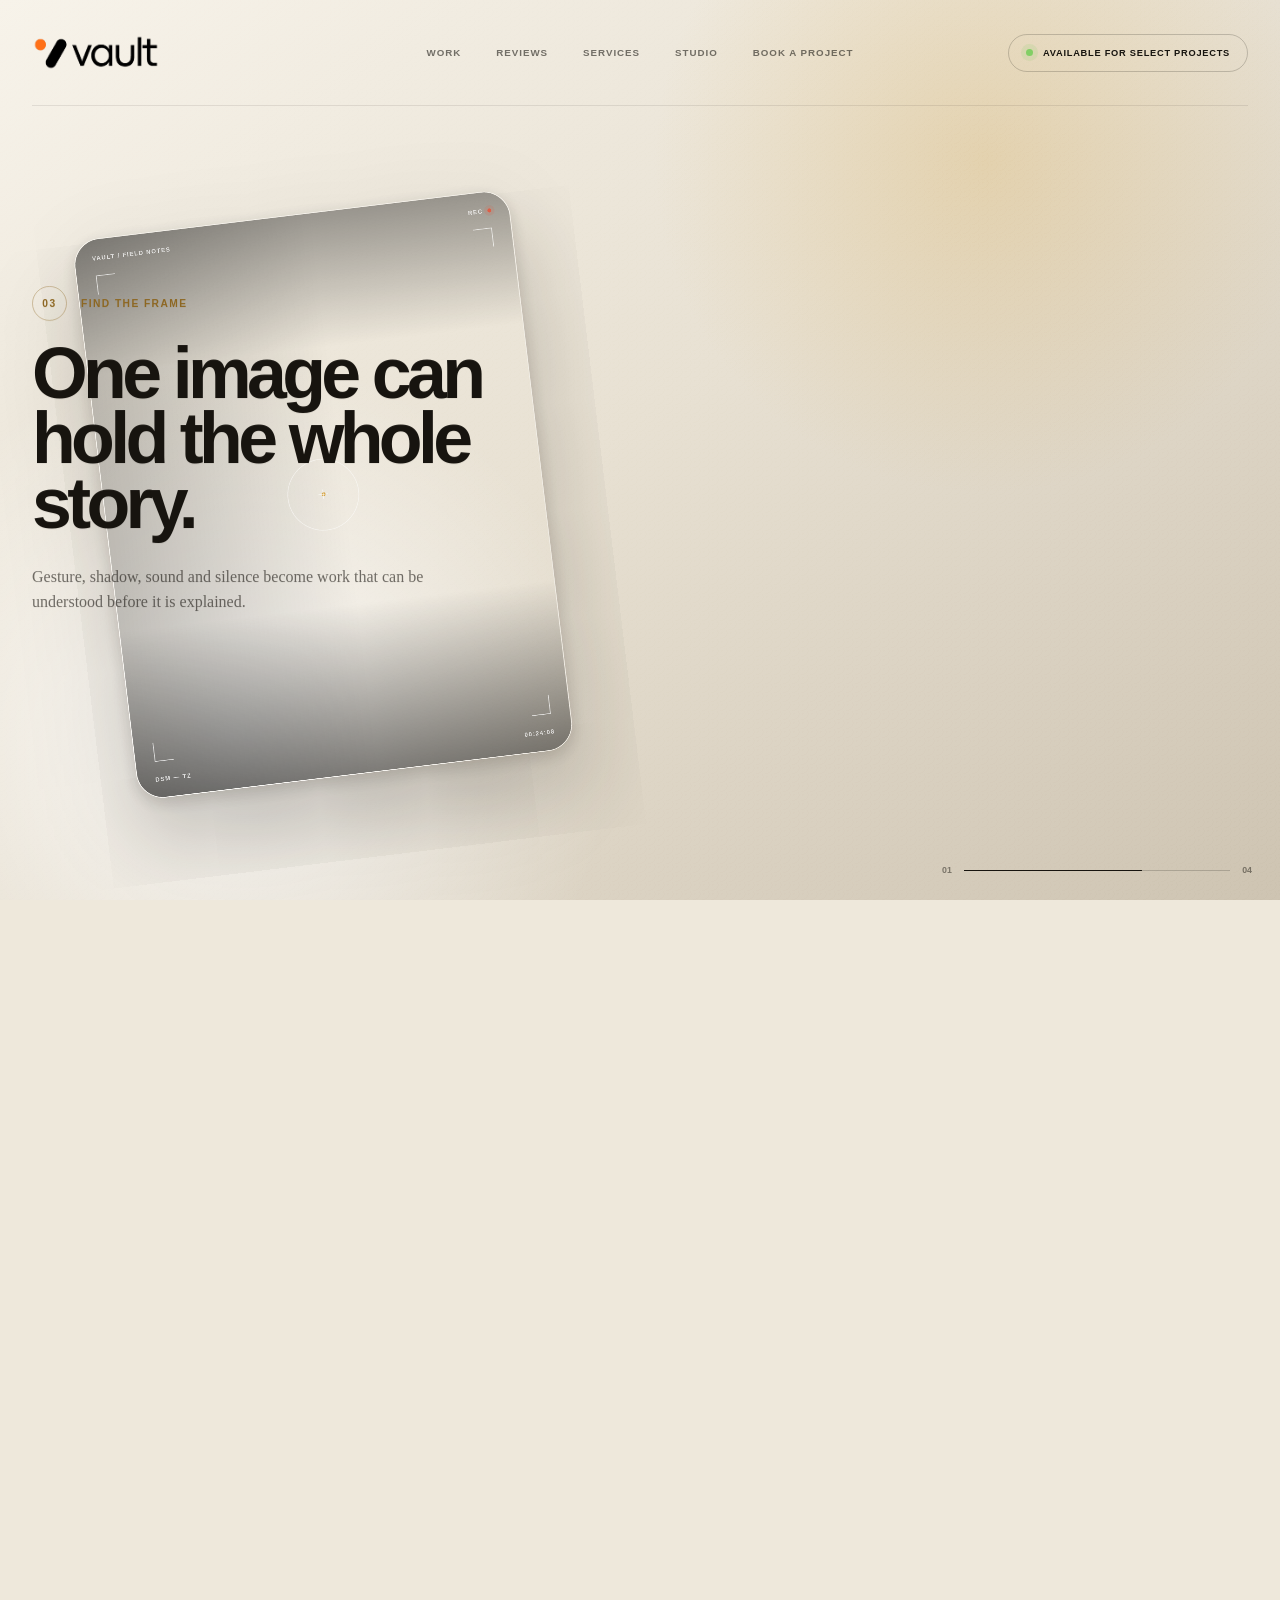
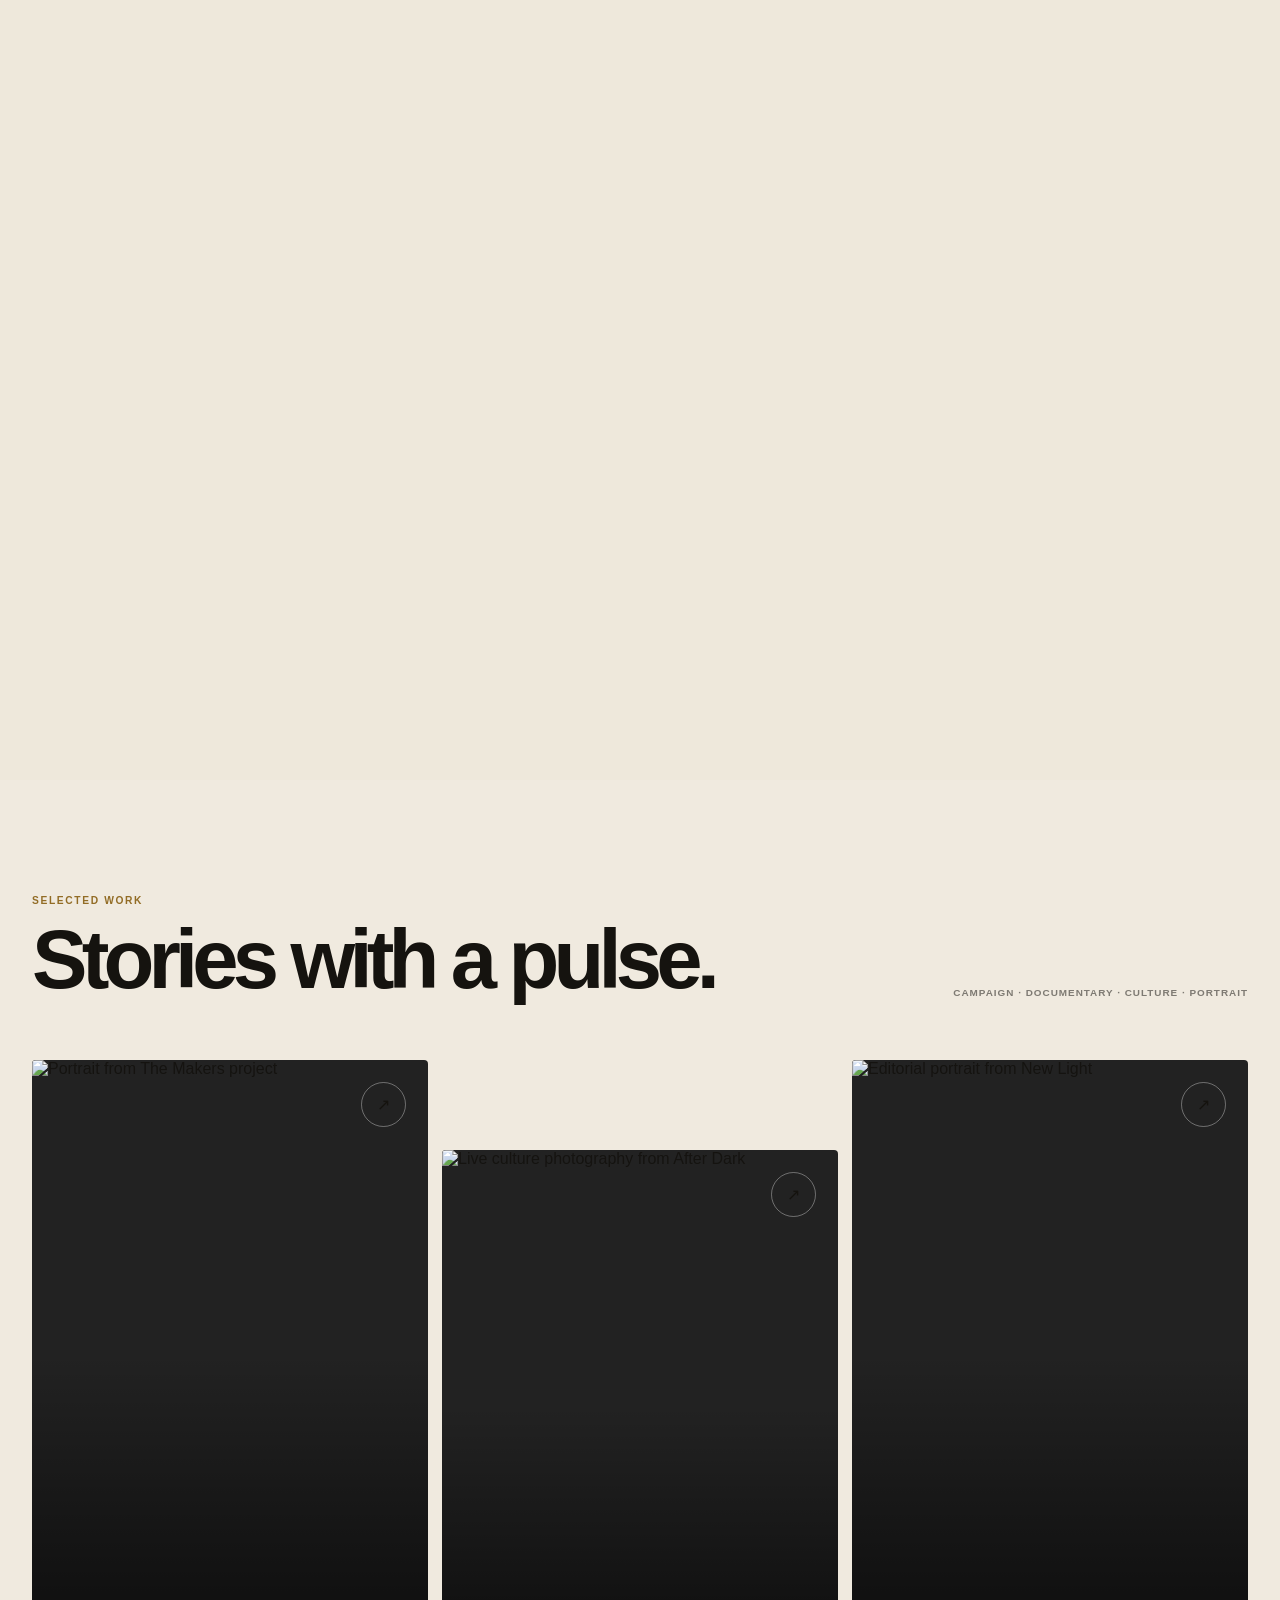
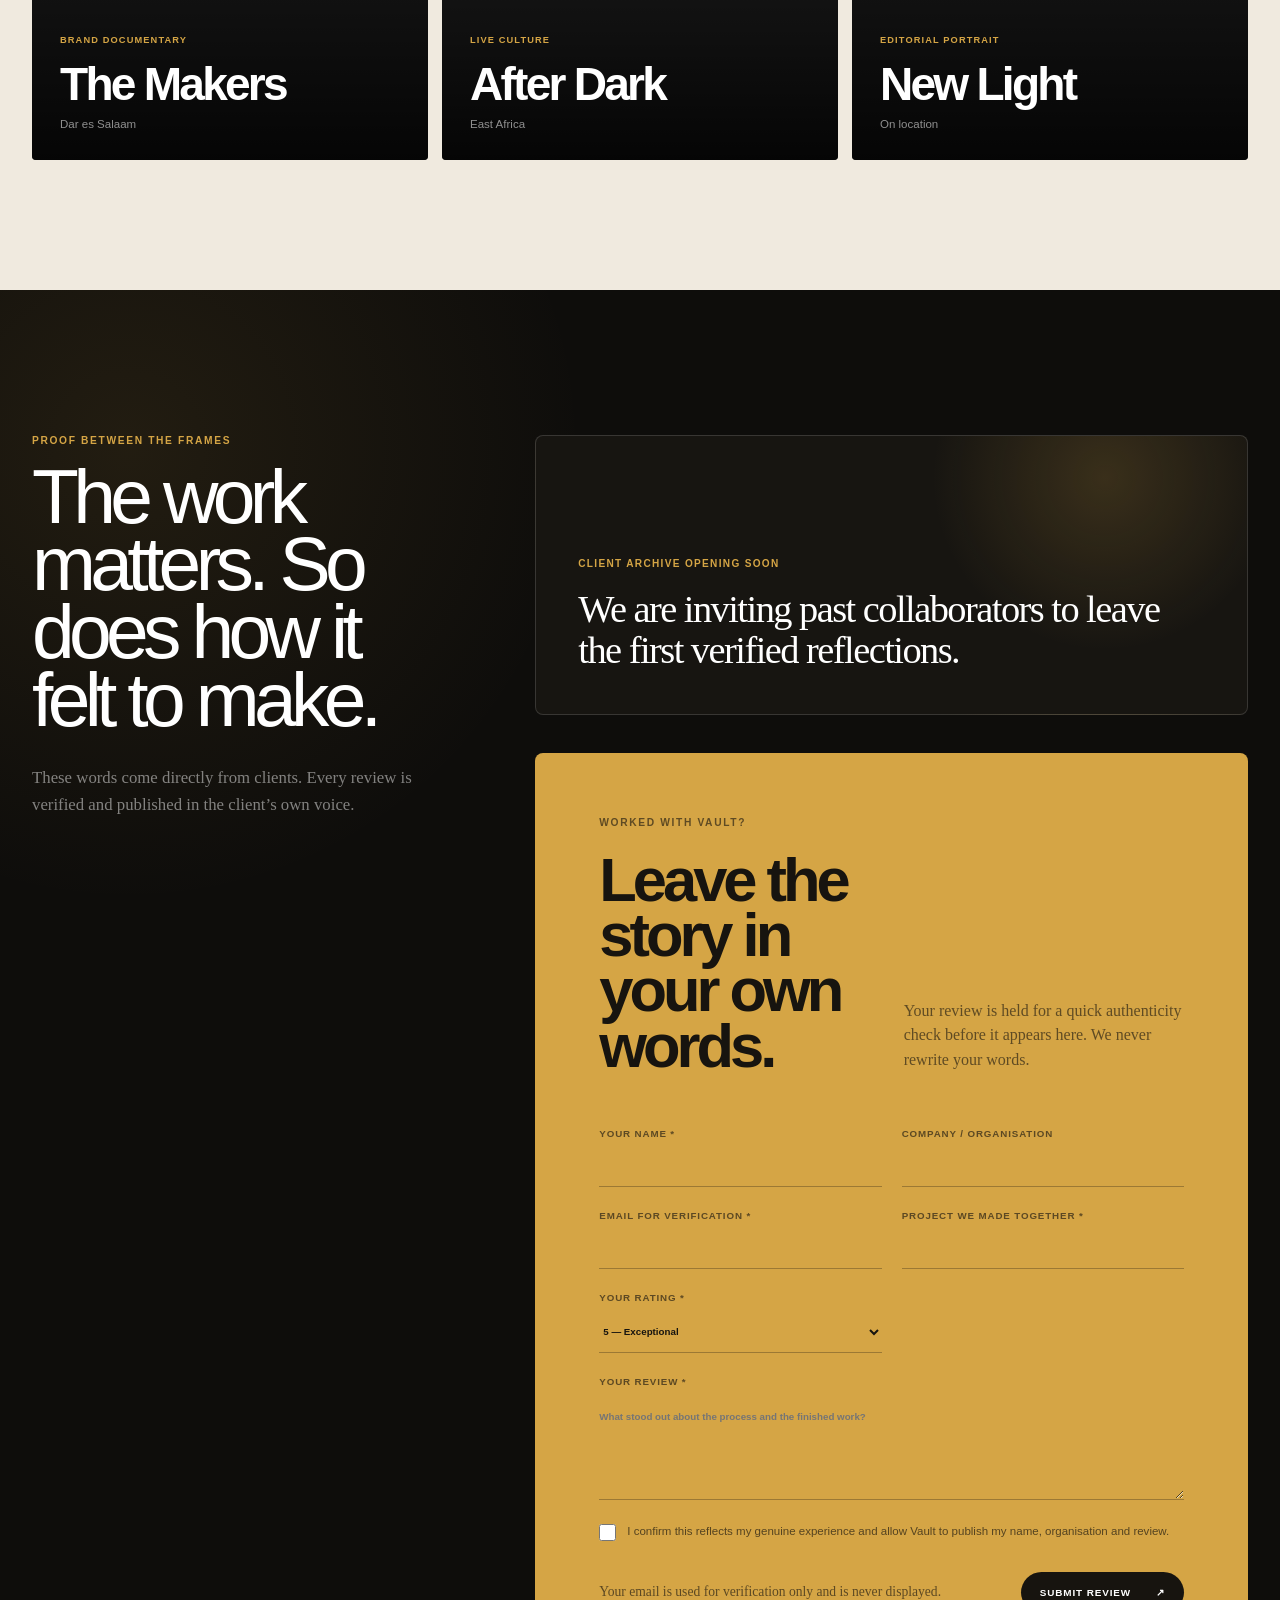
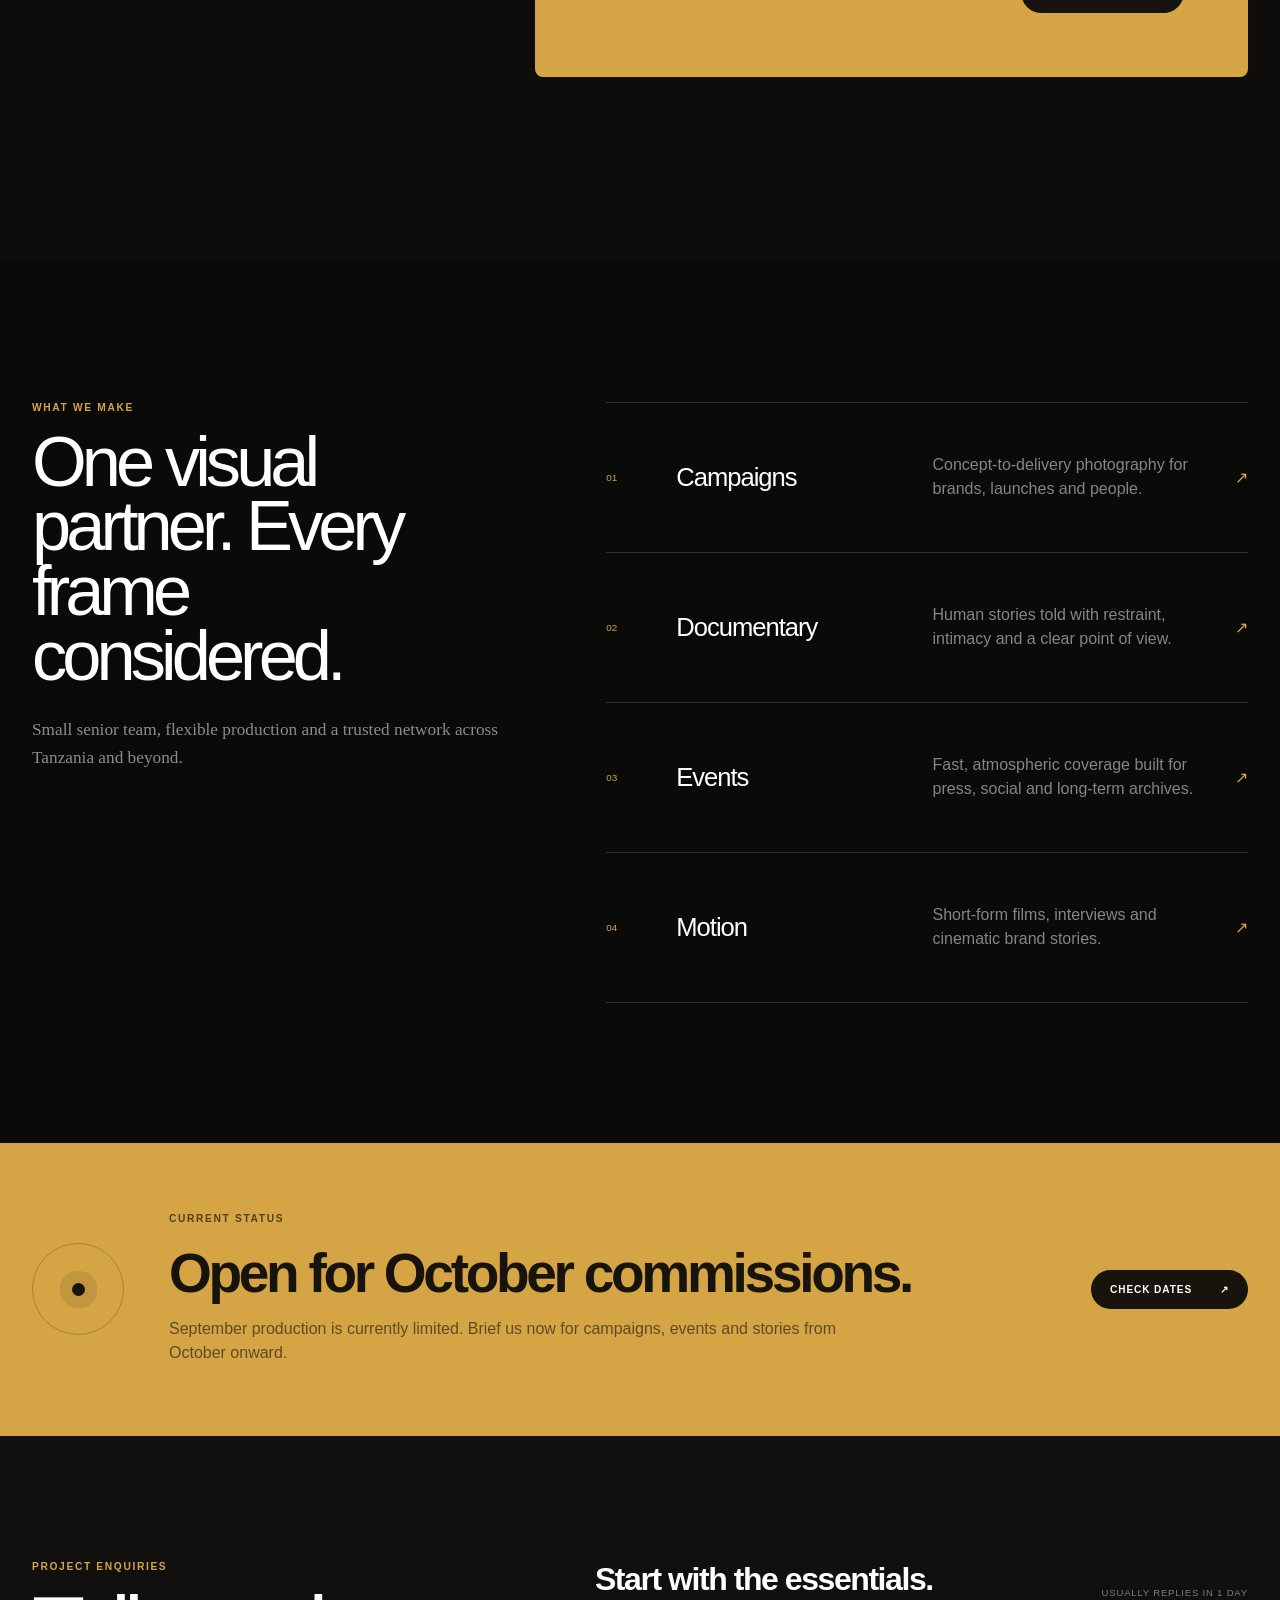
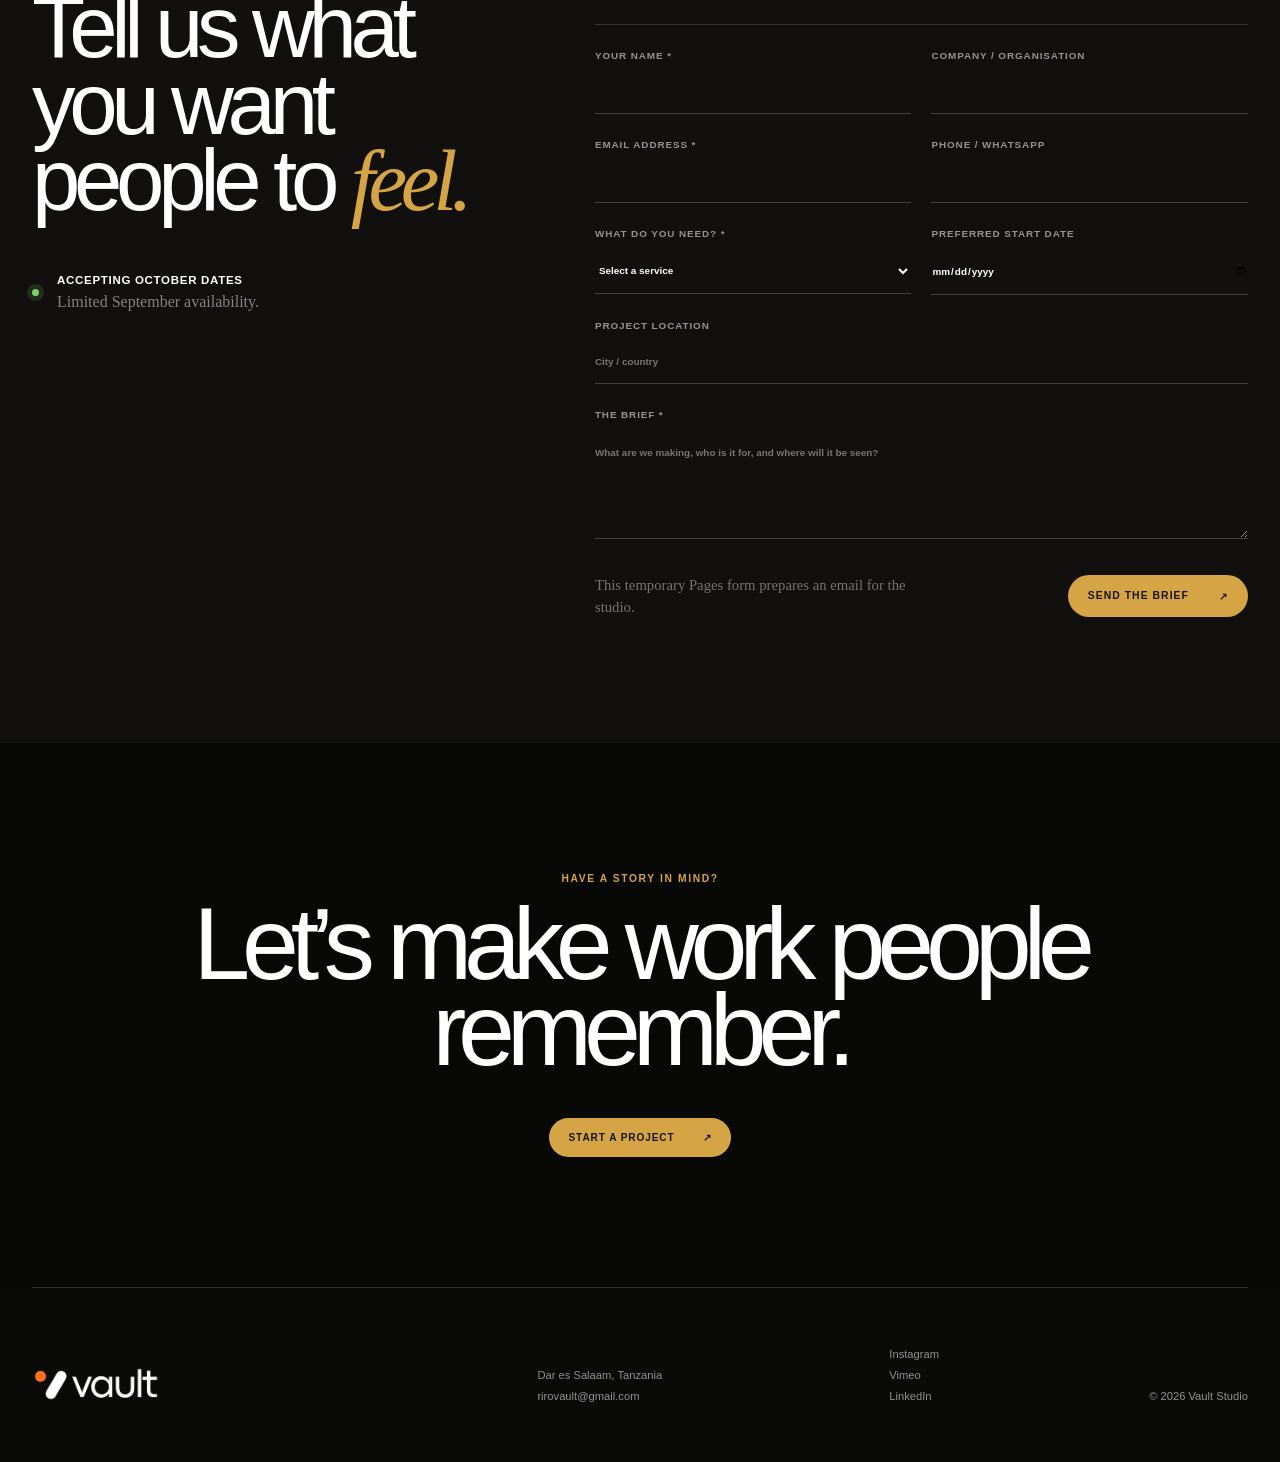
==== vault/index.html @ 1b2e7161 "Update Vault contact email" ====
<!doctype html>
<html lang="en">
  <head>
    <meta charset="utf-8" />
    <meta name="viewport" content="width=device-width, initial-scale=1" />
    <meta name="theme-color" content="#eee8db" />
    <title>Vault — Photography & Film Studio</title>
    <meta
      name="description"
      content="Vault is an independent photography and film studio in Dar es Salaam, creating campaigns, documentaries, portraits and motion."
    />
    <meta property="og:title" content="Vault — Photography & Film Studio" />
    <meta property="og:description" content="Stories should move you." />
    <meta property="og:image" content="https://b13219.github.io/vault/vault-og.jpg" />
    <meta property="og:image:width" content="1776" />
    <meta property="og:image:height" content="887" />
    <meta property="og:image:alt" content="Vault — We Build Memory." />
    <meta property="og:url" content="https://b13219.github.io/vault/" />
    <meta name="twitter:card" content="summary_large_image" />
    <meta name="twitter:image" content="https://b13219.github.io/vault/vault-og.jpg" />
    <link rel="icon" href="./vault-mark.png" />
    <link rel="preconnect" href="https://images.unsplash.com" />
    <link rel="stylesheet" href="./styles.css?v=20260730-logo" />
    <script src="./script.js" defer></script>
  </head>
  <body>
    <main>
      <section class="motion-story" id="top">
        <div class="motion-sticky">
          <div class="motion-wash" aria-hidden="true"></div>

          <header class="nav shell">
            <a class="brand" href="#top" aria-label="Vault home">
              <img class="brand-logo" src="./vault-logo-dark.png" alt="Vault" />
            </a>
            <nav aria-label="Main navigation">
              <a href="#work">Work</a>
              <a href="#reviews">Reviews</a>
              <a href="#services">Services</a>
              <a href="#process">Studio</a>
              <a href="#book">Book a project</a>
            </nav>
            <a class="availability" href="#book">
              <i></i>
              Available for select projects
            </a>
          </header>

          <div class="motion-intro shell">
            <p class="eyebrow dark">Photography & film · Dar es Salaam</p>
            <h1>Stories should<br /><em>move you.</em></h1>
            <p class="motion-intro-note">
              Scroll slowly. We’ll take it from here.
              <span>↓</span>
            </p>
          </div>

          <div
            class="motion-object"
            role="img"
            aria-label="A cinematographer filming on set"
          >
            <div class="motion-image"></div>
            <div class="motion-object-shade"></div>
            <div class="motion-object-top">
              <span>VAULT / FIELD NOTES</span>
              <span>REC <i></i></span>
            </div>
            <span class="view-corner corner-one"></span>
            <span class="view-corner corner-two"></span>
            <span class="view-corner corner-three"></span>
            <span class="view-corner corner-four"></span>
            <div class="focus-ring"><i></i></div>
            <div class="motion-object-bottom">
              <span>DSM — TZ</span>
              <span>00:24:08</span>
            </div>
          </div>

          <div class="motion-scenes shell" id="process">
            <article class="motion-scene motion-scene-1">
              <p><span>01</span>Listen first</p>
              <h2>The story starts before the camera arrives.</h2>
              <div>
                We find the people, tension and truth inside the brief—then
                build the visual direction around what matters.
              </div>
            </article>
            <article class="motion-scene motion-scene-2">
              <p><span>02</span>Step inside</p>
              <h2>Close enough to feel it.</h2>
              <div>
                Small crews, shaped light and a documentary instinct leave room
                for the unscripted moment to happen.
              </div>
            </article>
            <article class="motion-scene motion-scene-3">
              <p><span>03</span>Find the frame</p>
              <h2>One image can hold the whole story.</h2>
              <div>
                Gesture, shadow, sound and silence become work that can be
                understood before it is explained.
              </div>
            </article>
          </div>

          <div class="motion-final shell">
            <p class="eyebrow">The result</p>
            <h2>Work that stays with you.</h2>
            <a href="#work">Enter the archive <span>↘</span></a>
          </div>

          <div class="motion-progress" aria-hidden="true">
            <span>01</span>
            <i><b></b></i>
            <span>04</span>
          </div>
        </div>
      </section>

      <section class="work-section" id="work">
        <div class="section-head shell">
          <div>
            <p class="eyebrow dark">Selected work</p>
            <h2>Stories with a pulse.</h2>
          </div>
          <p>Campaign · Documentary · Culture · Portrait</p>
        </div>
        <div class="work-rail">
          <article class="work-card">
            <img src="https://images.unsplash.com/photo-1658046413536-6e5933dfd939?auto=format&fit=crop&q=85&w=1400" alt="Portrait from The Makers project" />
            <div class="work-overlay"></div>
            <div class="work-meta">
              <span>Brand documentary</span>
              <h3>The Makers</h3>
              <p>Dar es Salaam</p>
            </div>
            <span class="work-arrow">↗</span>
          </article>
          <article class="work-card">
            <img src="https://images.unsplash.com/photo-1527259693341-cbc6f91e4d6e?auto=format&fit=crop&q=85&w=1400" alt="Live culture photography from After Dark" loading="lazy" />
            <div class="work-overlay"></div>
            <div class="work-meta">
              <span>Live culture</span>
              <h3>After Dark</h3>
              <p>East Africa</p>
            </div>
            <span class="work-arrow">↗</span>
          </article>
          <article class="work-card">
            <img src="https://images.unsplash.com/photo-1529139574466-a303027c1d8b?auto=format&fit=crop&q=85&w=1400" alt="Editorial portrait from New Light" loading="lazy" />
            <div class="work-overlay"></div>
            <div class="work-meta">
              <span>Editorial portrait</span>
              <h3>New Light</h3>
              <p>On location</p>
            </div>
            <span class="work-arrow">↗</span>
          </article>
        </div>
      </section>

      <section class="review-stories" id="reviews">
        <div class="review-layout shell">
          <div class="review-lead">
            <p class="eyebrow">Proof between the frames</p>
            <h2>The work matters. So does how it felt to make.</h2>
            <p>
              These words come directly from clients. Every review is verified
              and published in the client’s own voice.
            </p>
          </div>

          <div class="review-stack" id="review-stack" aria-live="polite">
            <div class="review-empty" id="review-empty">
              <span>Client archive opening soon</span>
              <p>We are inviting past collaborators to leave the first verified reflections.</p>
            </div>

            <div class="review-invite">
              <div class="review-invite-head">
                <p class="eyebrow">Worked with Vault?</p>
                <h3>Leave the story in your own words.</h3>
                <p>
                  Your review is held for a quick authenticity check before it
                  appears here. We never rewrite your words.
                </p>
              </div>
              <form class="review-form" id="review-form">
                <label>Your name *<input name="name" autocomplete="name" required maxlength="120" /></label>
                <label>Company / organisation<input name="company" autocomplete="organization" maxlength="160" /></label>
                <label>Email for verification *<input name="email" type="email" autocomplete="email" required maxlength="200" /></label>
                <label>Project we made together *<input name="project" required maxlength="160" /></label>
                <label>
                  Your rating *
                  <select name="rating" required>
                    <option value="5">5 — Exceptional</option>
                    <option value="4">4 — Very good</option>
                    <option value="3">3 — Good</option>
                    <option value="2">2 — Fair</option>
                    <option value="1">1 — Needs improvement</option>
                  </select>
                </label>
                <label class="review-full">
                  Your review *
                  <textarea name="review" rows="5" required minlength="30" maxlength="1600" placeholder="What stood out about the process and the finished work?"></textarea>
                </label>
                <label class="review-honeypot" aria-hidden="true">Website<input name="website" tabindex="-1" autocomplete="off" /></label>
                <label class="review-consent review-full">
                  <input name="consent" type="checkbox" required />
                  <span>I confirm this reflects my genuine experience and allow Vault to publish my name, organisation and review.</span>
                </label>
                <div class="review-action review-full">
                  <p id="review-message">Your email is used for verification only and is never displayed.</p>
                  <button type="submit">Submit review <span>↗</span></button>
                </div>
              </form>
            </div>
          </div>
        </div>
      </section>

      <section class="services shell" id="services">
        <div class="services-lead">
          <p class="eyebrow">What we make</p>
          <h2>One visual partner. Every frame considered.</h2>
          <p>
            Small senior team, flexible production and a trusted network
            across Tanzania and beyond.
          </p>
        </div>
        <div class="service-list">
          <article><span>01</span><h3>Campaigns</h3><p>Concept-to-delivery photography for brands, launches and people.</p><b>↗</b></article>
          <article><span>02</span><h3>Documentary</h3><p>Human stories told with restraint, intimacy and a clear point of view.</p><b>↗</b></article>
          <article><span>03</span><h3>Events</h3><p>Fast, atmospheric coverage built for press, social and long-term archives.</p><b>↗</b></article>
          <article><span>04</span><h3>Motion</h3><p>Short-form films, interviews and cinematic brand stories.</p><b>↗</b></article>
        </div>
      </section>

      <section class="availability-band">
        <div class="shell">
          <div class="status-orb"><i></i></div>
          <div>
            <p class="eyebrow">Current status</p>
            <h2>Open for October commissions.</h2>
            <p>
              September production is currently limited. Brief us now for
              campaigns, events and stories from October onward.
            </p>
          </div>
          <a class="light-button" href="#book">Check dates <span>↗</span></a>
        </div>
      </section>

      <section class="booking" id="book">
        <div class="booking-grid shell">
          <div class="booking-intro">
            <p class="eyebrow">Project enquiries</p>
            <h2>Tell us what you want people to <em>feel.</em></h2>
            <div class="booking-status">
              <i></i>
              <div>
                <strong>Accepting October dates</strong>
                <span>Limited September availability.</span>
              </div>
            </div>
          </div>
          <form class="booking-form" id="booking-form">
            <div class="form-heading">
              <h3>Start with the essentials.</h3>
              <span>Usually replies in 1 day</span>
            </div>
            <label>
              Your name *
              <input name="name" autocomplete="name" required />
            </label>
            <label>
              Company / organisation
              <input name="company" autocomplete="organization" />
            </label>
            <label>
              Email address *
              <input name="email" type="email" autocomplete="email" required />
            </label>
            <label>
              Phone / WhatsApp
              <input name="phone" autocomplete="tel" />
            </label>
            <label>
              What do you need? *
              <select name="service" required>
                <option value="" selected disabled>Select a service</option>
                <option>Brand campaign</option>
                <option>Documentary / editorial</option>
                <option>Event coverage</option>
                <option>Portrait session</option>
                <option>Film / motion</option>
                <option>Something else</option>
              </select>
            </label>
            <label>
              Preferred start date
              <input name="date" type="date" />
            </label>
            <label class="full">
              Project location
              <input name="location" placeholder="City / country" />
            </label>
            <label class="full">
              The brief *
              <textarea name="brief" rows="5" required placeholder="What are we making, who is it for, and where will it be seen?"></textarea>
            </label>
            <div class="form-action full">
              <p id="form-message">This temporary Pages form prepares an email for the studio.</p>
              <button type="submit">Send the brief <span>↗</span></button>
            </div>
          </form>
        </div>
      </section>

      <section class="closing">
        <div class="shell">
          <p class="eyebrow">Have a story in mind?</p>
          <h2>Let’s make work people remember.</h2>
          <a href="#book">Start a project <span>↗</span></a>
        </div>
      </section>

      <footer class="footer shell">
        <a class="brand" href="#top">
          <img class="brand-logo" src="./vault-logo-light.png" alt="Vault" />
        </a>
        <div>
          <p>Dar es Salaam, Tanzania</p>
          <a href="mailto:rirovault@gmail.com">rirovault@gmail.com</a>
        </div>
        <div>
          <a href="#">Instagram</a>
          <a href="#">Vimeo</a>
          <a href="#">LinkedIn</a>
        </div>
        <p>© 2026 Vault Studio</p>
      </footer>
    </main>
  </body>
</html>
---- vault/styles.css ----
:root {
  --ink: #0a0a09;
  --paper: #eee8db;
  --gold: #d5a545;
  --line: rgba(255,255,255,.14);
}

* { box-sizing: border-box; }
html { scroll-behavior: smooth; }
body {
  margin: 0;
  color: #fff;
  background: var(--ink);
  font-family: Inter, "Segoe UI", Arial, sans-serif;
  -webkit-font-smoothing: antialiased;
}
a { color: inherit; text-decoration: none; }
button, input, select, textarea { font: inherit; }
.shell { width: min(1380px, calc(100% - 64px)); margin-inline: auto; }
.eyebrow {
  margin: 0 0 17px;
  color: var(--gold);
  font-size: .64rem;
  font-weight: 800;
  letter-spacing: .16em;
  text-transform: uppercase;
}
.eyebrow.dark { color: #926c25; }

.nav {
  position: absolute;
  top: 0;
  right: 0;
  left: 0;
  z-index: 20;
  display: grid;
  min-height: 106px;
  grid-template-columns: 1fr auto 1fr;
  align-items: center;
  border-bottom: 1px solid rgba(23,20,15,.09);
  color: #17140f;
}
.brand { display: inline-flex; width: max-content; align-items: center; }
.brand-logo { display: block; width: clamp(118px, 10vw, 146px); height: auto; }
.nav nav { display: flex; gap: 35px; color: rgba(23,20,15,.58); font-size: .61rem; font-weight: 800; letter-spacing: .1em; text-transform: uppercase; }
.nav nav a { transition: color 180ms ease; }
.nav nav a:hover { color: #17140f; }
.availability {
  display: inline-flex;
  align-items: center;
  justify-self: end;
  gap: 10px;
  padding: 13px 17px;
  border: 1px solid rgba(23,20,15,.2);
  border-radius: 999px;
  font-size: .58rem;
  font-weight: 750;
  letter-spacing: .08em;
  text-transform: uppercase;
}
.availability i, .booking-status i {
  width: 7px; height: 7px; border-radius: 50%; background: #82cf65;
  box-shadow: 0 0 0 5px rgba(130,207,101,.15);
  animation: pulse 1.8s ease-in-out infinite;
}
@keyframes pulse { 50% { box-shadow: 0 0 0 9px rgba(130,207,101,0); } }

.motion-story { position: relative; height: 620vh; color: #17140f; background: var(--paper); }
.motion-sticky { position: sticky; top: 0; height: 100svh; overflow: hidden; isolation: isolate; }
.motion-wash {
  position: absolute; inset: 0; z-index: -2;
  background:
    radial-gradient(circle at 77% 18%, rgba(213,165,69,.26), transparent 27%),
    radial-gradient(circle at 18% 82%, rgba(255,255,255,.8), transparent 30%),
    linear-gradient(145deg, #f7f3ea, #e8e1d3 48%, #cec4b2);
}
.motion-wash::after {
  position: absolute; inset: 0; opacity: .24;
  background-image: repeating-radial-gradient(circle at 18% 30%, rgba(34,29,20,.23) 0 1px, transparent 1px 5px);
  background-size: 9px 9px; mix-blend-mode: soft-light; content: "";
}
.motion-intro {
  position: absolute; top: 50%; right: 0; left: 0; z-index: 3;
  transform: translateY(-50%); will-change: transform, opacity;
}
.motion-intro h1 {
  max-width: 1000px; margin: 0; font-size: clamp(4.5rem, 9.4vw, 10.5rem);
  font-weight: 590; letter-spacing: -.078em; line-height: .8;
}
.motion-intro h1 em { color: var(--gold); font-family: Georgia, serif; font-weight: 400; }
.motion-intro-note {
  display: flex; width: min(365px, 34vw); align-items: center; justify-content: space-between;
  margin: 45px 0 0; color: rgba(23,20,15,.58); font-size: .72rem;
  font-weight: 700; letter-spacing: .1em; text-transform: uppercase;
}
.motion-intro-note span {
  display: grid; width: 44px; height: 44px; place-items: center;
  border: 1px solid rgba(23,20,15,.25); border-radius: 50%; font-size: 1rem;
}
.motion-object {
  --x: 30vw; --y: 64vh; --scale: .52; --rotate: -13deg; --radius: 44px;
  position: absolute; top: 50%; left: 50%; z-index: 5;
  width: min(43vw, 650px); aspect-ratio: .78; overflow: hidden;
  border: 1px solid rgba(255,255,255,.42); border-radius: var(--radius);
  box-shadow: 0 50px 120px rgba(29,23,14,.3), 0 6px 20px rgba(29,23,14,.16);
  transform: translate3d(calc(-50% + var(--x)), calc(-50% + var(--y)), 0) rotate(var(--rotate)) scale(var(--scale));
  transform-origin: center; will-change: transform, border-radius;
}
.motion-image, .motion-object-shade { position: absolute; inset: 0; }
.motion-image {
  background: url("https://images.unsplash.com/photo-1485846234645-a62644f84728?auto=format&fit=crop&q=92&w=2000") 61% center / cover;
  filter: saturate(.72) contrast(1.03); transform: scale(1.025);
}
.motion-object-shade { background: linear-gradient(180deg, rgba(0,0,0,.36), transparent 24% 70%, rgba(0,0,0,.48)), linear-gradient(90deg, rgba(0,0,0,.22), transparent 55%); }
.motion-object-top, .motion-object-bottom {
  position: absolute; right: 22px; left: 22px; z-index: 2; display: flex;
  justify-content: space-between; color: rgba(255,255,255,.76);
  font-size: .46rem; font-weight: 750; letter-spacing: .15em;
}
.motion-object-top { top: 19px; }
.motion-object-bottom { bottom: 18px; }
.motion-object-top span:last-child { display: flex; align-items: center; gap: 6px; }
.motion-object-top i { width: 5px; height: 5px; border-radius: 50%; background: #df5d45; box-shadow: 0 0 0 4px rgba(223,93,69,.15); }
.view-corner { position: absolute; z-index: 2; width: 24px; height: 24px; border-color: rgba(255,255,255,.72); border-style: solid; }
.corner-one { top: 45px; left: 24px; border-width: 1px 0 0 1px; }
.corner-two { top: 45px; right: 24px; border-width: 1px 1px 0 0; }
.corner-three { right: 24px; bottom: 45px; border-width: 0 1px 1px 0; }
.corner-four { bottom: 45px; left: 24px; border-width: 0 0 1px 1px; }
.focus-ring {
  position: absolute; top: 50%; left: 50%; z-index: 2; display: grid;
  width: 90px; aspect-ratio: 1; place-items: center;
  border: 1px solid rgba(255,255,255,.46); border-radius: 50%; transform: translate(-50%, -50%);
}
.focus-ring::before, .focus-ring::after { position: absolute; width: 12px; height: 1px; background: rgba(255,255,255,.6); content: ""; }
.focus-ring::after { transform: rotate(90deg); }
.focus-ring i { width: 5px; height: 5px; border-radius: 50%; background: var(--gold); }
.motion-scenes { position: absolute; inset: 0; z-index: 8; pointer-events: none; }
.motion-scene {
  position: absolute; top: 50%; width: min(500px, 40vw);
  opacity: 0; color: #17140f; transform: translateY(calc(-50% + 42px));
  will-change: transform, opacity;
}
.motion-scene-1, .motion-scene-3 { left: 0; }
.motion-scene-2 { right: 0; text-align: right; }
.motion-scene > p { display: flex; align-items: center; gap: 14px; margin: 0 0 20px; color: #8d6722; font-size: .64rem; font-weight: 800; letter-spacing: .14em; text-transform: uppercase; }
.motion-scene-2 > p { justify-content: flex-end; }
.motion-scene > p span { display: grid; width: 35px; height: 35px; place-items: center; border: 1px solid rgba(141,103,34,.36); border-radius: 50%; }
.motion-scene h2 { margin: 0; font-size: clamp(3.2rem, 5.6vw, 6.2rem); font-weight: 560; letter-spacing: -.065em; line-height: .91; }
.motion-scene > div { max-width: 440px; margin-top: 27px; color: rgba(23,20,15,.6); font-family: Georgia, serif; font-size: clamp(1rem, 1.25vw, 1.2rem); line-height: 1.58; }
.motion-scene-2 > div { margin-left: auto; }
.motion-final {
  position: absolute; right: 0; bottom: 9vh; left: 0; z-index: 9;
  opacity: 0; color: #fff; pointer-events: none; text-align: center;
  text-shadow: 0 2px 24px rgba(0,0,0,.48); transform: translateY(35px);
}
.motion-final h2 { margin: 4px 0 22px; font-size: clamp(3.8rem, 7.5vw, 8.2rem); font-weight: 560; letter-spacing: -.07em; line-height: .9; }
.motion-final a { display: inline-flex; align-items: center; gap: 30px; padding: 13px 18px; color: #17140f; background: rgba(255,255,255,.9); border-radius: 999px; font-size: .63rem; font-weight: 800; letter-spacing: .09em; pointer-events: auto; text-transform: uppercase; transition: gap 260ms ease, background 260ms ease; }
.motion-final a:hover { gap: 42px; background: var(--gold); }
.motion-progress {
  position: absolute; right: 28px; bottom: 25px; z-index: 12;
  display: grid; width: min(310px, 30vw); grid-template-columns: auto 1fr auto;
  align-items: center; gap: 12px; color: rgba(23,20,15,.48); font-size: .55rem; font-weight: 700;
}
.motion-progress i { height: 1px; overflow: hidden; background: rgba(23,20,15,.2); }
.motion-progress b { display: block; width: 100%; height: 100%; background: #17140f; transform: scaleX(0); transform-origin: left; }

.work-section { padding: 115px 0 130px; color: #15130f; background: #f0eadf; }
.section-head { display: flex; align-items: end; justify-content: space-between; gap: 40px; margin-bottom: 62px; }
.section-head h2 { margin: 0; font-size: clamp(3.5rem, 6.5vw, 7.3rem); font-weight: 560; letter-spacing: -.07em; line-height: .9; }
.section-head > p { max-width: 330px; margin: 0; color: rgba(21,19,15,.52); font-size: .62rem; font-weight: 750; letter-spacing: .1em; text-align: right; text-transform: uppercase; }
.work-rail { display: grid; width: min(1380px, calc(100% - 64px)); grid-template-columns: repeat(3, 1fr); gap: 14px; margin-inline: auto; }
.work-card { position: relative; min-height: 610px; overflow: hidden; border-radius: 4px; background: #222; }
.work-card:nth-child(2) { margin-top: 90px; }
.work-card img { position: absolute; width: 100%; height: 100%; object-fit: cover; filter: saturate(.75); transition: transform .8s cubic-bezier(.2,.75,.2,1), filter .5s ease; }
.work-card:hover img { transform: scale(1.045); filter: saturate(1); }
.work-overlay { position: absolute; inset: 0; background: linear-gradient(180deg, transparent 42%, rgba(0,0,0,.85)); }
.work-meta { position: absolute; right: 28px; bottom: 30px; left: 28px; color: #fff; }
.work-meta span { color: var(--gold); font-size: .58rem; font-weight: 800; letter-spacing: .12em; text-transform: uppercase; }
.work-meta h3 { margin: 10px 0 7px; font-size: clamp(2.4rem, 3.6vw, 4.2rem); font-weight: 560; letter-spacing: -.06em; }
.work-meta p { margin: 0; color: rgba(255,255,255,.55); font-size: .72rem; }
.work-arrow { position: absolute; top: 22px; right: 22px; display: grid; width: 45px; height: 45px; place-items: center; border: 1px solid rgba(255,255,255,.35); border-radius: 50%; transition: transform 250ms ease, background 250ms ease; }
.work-card:hover .work-arrow { color: #111; background: var(--gold); border-color: var(--gold); transform: rotate(45deg); }

.review-stories {
  padding: 145px 0 95px;
  overflow: clip;
  background: radial-gradient(circle at 10% 10%, rgba(213,165,69,.1), transparent 25%), #0e0d0b;
}
.review-layout { display: grid; grid-template-columns: .72fr 1.28fr; gap: clamp(55px, 8vw, 130px); align-items: start; }
.review-lead { position: sticky; top: 110px; }
.review-lead h2 { max-width: 570px; margin: 0; font-size: clamp(3.7rem, 6vw, 7rem); font-weight: 540; letter-spacing: -.074em; line-height: .88; }
.review-lead > p:last-child { max-width: 390px; margin: 32px 0 0; color: rgba(255,255,255,.48); font-family: Georgia, serif; font-size: 1.05rem; line-height: 1.6; }
.review-stack { padding-bottom: 10vh; }
.review-card {
  position: sticky; height: min(74vh, 740px); min-height: 590px;
  margin-bottom: 38px; overflow: hidden; border: 1px solid rgba(255,255,255,.14);
  border-radius: 8px; background: #1c1a16; box-shadow: 0 35px 90px rgba(0,0,0,.38);
}
.review-card img, .review-shade { position: absolute; inset: 0; width: 100%; height: 100%; }
.review-card img { object-fit: cover; filter: saturate(.58) contrast(1.05); transition: filter 500ms ease, transform 900ms cubic-bezier(.2,.75,.2,1); }
.review-card:hover img { filter: saturate(.82) contrast(1.03); transform: scale(1.025); }
.review-shade { background: linear-gradient(180deg, rgba(0,0,0,.08), rgba(0,0,0,.16) 34%, rgba(0,0,0,.9)), linear-gradient(90deg, rgba(0,0,0,.5), transparent 68%); }
.review-number { position: absolute; top: 28px; left: 30px; display: grid; width: 46px; height: 46px; place-items: center; border: 1px solid rgba(255,255,255,.42); border-radius: 50%; color: var(--gold); font-size: .61rem; font-weight: 800; letter-spacing: .1em; }
.review-copy { position: absolute; right: 38px; bottom: 38px; left: 38px; }
.review-copy blockquote { max-width: 820px; margin: 0 0 36px; font-family: Georgia, serif; font-size: clamp(2.1rem, 3.7vw, 4.25rem); letter-spacing: -.045em; line-height: 1.03; }
.review-copy > div { display: flex; align-items: center; justify-content: space-between; gap: 28px; padding-top: 20px; border-top: 1px solid rgba(255,255,255,.22); font-size: .64rem; letter-spacing: .11em; text-transform: uppercase; }
.review-copy strong { color: var(--gold); }
.review-copy span { color: rgba(255,255,255,.56); text-align: right; }
.review-card-text { color: #fff; background: radial-gradient(circle at 82% 20%, rgba(213,165,69,.26), transparent 26%), linear-gradient(145deg, #29251d, #11100e 68%); }
.review-glow { position: absolute; inset: 0; opacity: .38; background-image: repeating-radial-gradient(circle at 20% 30%, rgba(255,255,255,.13) 0 1px, transparent 1px 7px); mask-image: linear-gradient(135deg, black, transparent 72%); }
.review-rating { position: absolute; top: 40px; right: 38px; color: var(--gold); font-size: .75rem; letter-spacing: .28em; }
.review-empty {
  min-height: 280px; display: flex; flex-direction: column; justify-content: flex-end;
  margin-bottom: 38px; padding: 42px; border: 1px solid rgba(255,255,255,.14);
  border-radius: 8px; background: radial-gradient(circle at 80% 15%, rgba(213,165,69,.18), transparent 28%), #171511;
}
.review-empty span { color: var(--gold); font-size: .63rem; font-weight: 800; letter-spacing: .13em; text-transform: uppercase; }
.review-empty p { max-width: 640px; margin: 20px 0 0; font-family: Georgia, serif; font-size: clamp(1.7rem, 3vw, 3.2rem); letter-spacing: -.04em; line-height: 1.08; }
.review-invite { padding: clamp(30px, 5vw, 65px); color: #17140f; background: var(--gold); border-radius: 8px; }
.review-invite-head { display: grid; grid-template-columns: 1fr 1fr; gap: 24px; align-items: end; margin-bottom: 55px; }
.review-invite-head .eyebrow { grid-column: 1 / -1; margin-bottom: 0; color: rgba(23,20,15,.62); }
.review-invite h3 { max-width: 650px; margin: 0; font-size: clamp(2.8rem, 4.8vw, 5.4rem); font-weight: 550; letter-spacing: -.065em; line-height: .9; }
.review-invite-head > p:last-child { max-width: 390px; margin: 0; color: rgba(23,20,15,.62); font-family: Georgia, serif; line-height: 1.55; }
.review-form { display: grid; grid-template-columns: 1fr 1fr; gap: 23px 20px; }
.review-form label:not(.review-consent) { display: flex; flex-direction: column; gap: 8px; color: rgba(23,20,15,.64); font-size: .61rem; font-weight: 800; letter-spacing: .09em; text-transform: uppercase; }
.review-form input:not([type="checkbox"]), .review-form select, .review-form textarea { width: 100%; padding: 14px 0; color: #17140f; background: transparent; border: 0; border-bottom: 1px solid rgba(23,20,15,.3); border-radius: 0; outline: 0; text-transform: none; }
.review-form input:focus, .review-form select:focus, .review-form textarea:focus { border-color: #17140f; }
.review-form textarea { resize: vertical; line-height: 1.55; }
.review-full { grid-column: 1 / -1; }
.review-consent { display: flex; align-items: flex-start; gap: 11px; color: rgba(23,20,15,.68); font-size: .72rem; line-height: 1.45; }
.review-consent input { flex: 0 0 auto; width: 17px; height: 17px; margin: 1px 0 0; accent-color: #17140f; }
.review-action { display: flex; align-items: center; justify-content: space-between; gap: 25px; padding-top: 8px; }
.review-action p { max-width: 390px; margin: 0; color: rgba(23,20,15,.64); font-family: Georgia, serif; font-size: .85rem; line-height: 1.45; }
.review-action button { display: inline-flex; align-items: center; gap: 25px; padding: 15px 19px; color: #fff; background: #17140f; border: 0; border-radius: 999px; cursor: pointer; font-size: .62rem; font-weight: 800; letter-spacing: .09em; text-transform: uppercase; }
.review-action button:disabled { cursor: wait; opacity: .6; }
.review-honeypot { position: absolute !important; left: -10000px; width: 1px; height: 1px; overflow: hidden; }

.services { display: grid; grid-template-columns: .85fr 1.15fr; gap: 100px; padding-block: 140px; }
.services-lead { position: sticky; top: 100px; align-self: start; }
.services-lead h2 { max-width: 590px; margin: 0 0 27px; font-size: clamp(3.5rem, 5.5vw, 6.2rem); font-weight: 540; letter-spacing: -.07em; line-height: .92; }
.services-lead > p:last-child { max-width: 470px; color: rgba(255,255,255,.53); font-family: Georgia, serif; font-size: 1.08rem; line-height: 1.65; }
.service-list { border-top: 1px solid var(--line); }
.service-list article { display: grid; min-height: 150px; grid-template-columns: 45px 1fr 1.2fr auto; align-items: center; gap: 25px; border-bottom: 1px solid var(--line); transition: padding 240ms ease, background 240ms ease; }
.service-list article:hover { padding-inline: 15px; background: rgba(255,255,255,.035); }
.service-list span { color: var(--gold); font-size: .62rem; }
.service-list h3 { margin: 0; font-size: 1.6rem; font-weight: 520; letter-spacing: -.04em; }
.service-list p { color: rgba(255,255,255,.5); line-height: 1.5; }
.service-list b { color: var(--gold); font-weight: 400; }

.availability-band { color: #17130d; background: var(--gold); }
.availability-band .shell { display: grid; grid-template-columns: auto 1fr auto; align-items: center; gap: 45px; padding-block: 70px; }
.status-orb { display: grid; width: 92px; height: 92px; place-items: center; border: 1px solid rgba(23,19,13,.24); border-radius: 50%; }
.status-orb i { width: 13px; height: 13px; border-radius: 50%; background: #17130d; box-shadow: 0 0 0 12px rgba(23,19,13,.1); }
.availability-band h2 { margin: 0 0 12px; font-size: clamp(2.3rem, 4.3vw, 4.8rem); letter-spacing: -.06em; }
.availability-band p:last-child { max-width: 680px; margin: 0; color: rgba(23,19,13,.62); line-height: 1.55; }
.availability-band .eyebrow { color: rgba(23,19,13,.7); }
.light-button, .closing a { display: inline-flex; align-items: center; gap: 28px; padding: 14px 19px; border-radius: 999px; font-size: .63rem; font-weight: 800; letter-spacing: .09em; text-transform: uppercase; transition: gap 240ms ease; }
.light-button { color: #fff; background: #17130d; }
.light-button:hover, .closing a:hover { gap: 40px; }

.quote { padding-block: 140px; color: #17130d; background: #f0eadf; }
.quote blockquote { max-width: 1150px; margin: 28px 0 38px; font-family: Georgia, serif; font-size: clamp(3.2rem, 6vw, 7rem); letter-spacing: -.055em; line-height: .98; }
.quote > p:last-child { color: rgba(23,19,13,.48); font-size: .66rem; font-weight: 700; letter-spacing: .12em; text-transform: uppercase; }

.booking { padding-block: 125px; background: #11100e; }
.booking-grid { display: grid; grid-template-columns: .84fr 1.16fr; gap: 90px; }
.booking-intro h2 { max-width: 560px; margin: 0; font-size: clamp(4rem, 6.8vw, 7.5rem); font-weight: 540; letter-spacing: -.073em; line-height: .88; }
.booking-intro h2 em { color: var(--gold); font-family: Georgia, serif; font-weight: 400; }
.booking-status { display: flex; align-items: center; gap: 18px; margin-top: 54px; }
.booking-status i { flex: 0 0 auto; }
.booking-status div { display: flex; flex-direction: column; gap: 7px; }
.booking-status strong { font-size: .72rem; letter-spacing: .06em; text-transform: uppercase; }
.booking-status span { color: rgba(255,255,255,.48); font-family: Georgia, serif; }
.booking-form { display: grid; grid-template-columns: 1fr 1fr; gap: 25px 20px; }
.form-heading { display: flex; grid-column: 1 / -1; align-items: end; justify-content: space-between; padding-bottom: 26px; border-bottom: 1px solid var(--line); }
.form-heading h3 { margin: 0; font-size: 2rem; letter-spacing: -.045em; }
.form-heading span { color: rgba(255,255,255,.45); font-size: .6rem; letter-spacing: .08em; text-transform: uppercase; }
.booking-form label { display: flex; flex-direction: column; gap: 9px; color: rgba(255,255,255,.55); font-size: .62rem; font-weight: 750; letter-spacing: .09em; text-transform: uppercase; }
.booking-form .full { grid-column: 1 / -1; }
.booking-form input, .booking-form select, .booking-form textarea {
  width: 100%; padding: 16px 0; color: #fff; background: transparent;
  border: 0; border-bottom: 1px solid rgba(255,255,255,.2); border-radius: 0;
  outline: 0; text-transform: none; transition: border-color 180ms ease;
}
.booking-form input:focus, .booking-form select:focus, .booking-form textarea:focus { border-color: var(--gold); }
.booking-form select { color-scheme: dark; }
.booking-form textarea { resize: vertical; line-height: 1.55; }
.form-action { display: flex; align-items: center; justify-content: space-between; gap: 25px; padding-top: 10px; }
.form-action p { max-width: 340px; margin: 0; color: rgba(255,255,255,.42); font-family: Georgia, serif; font-size: .92rem; line-height: 1.5; }
.form-action button {
  display: inline-flex; align-items: center; gap: 30px; padding: 15px 20px;
  color: #17130d; background: var(--gold); border: 0; border-radius: 999px;
  cursor: pointer; font-size: .65rem; font-weight: 800; letter-spacing: .1em;
  text-transform: uppercase; transition: gap 240ms ease, transform 240ms ease;
}
.form-action button:hover { gap: 42px; transform: translateY(-2px); }

.closing { background: #080807; }
.closing .shell { padding-block: 130px; text-align: center; }
.closing h2 { max-width: 1100px; margin: 0 auto 45px; font-size: clamp(4rem, 8vw, 9rem); font-weight: 540; letter-spacing: -.08em; line-height: .84; }
.closing a { color: #17130d; background: var(--gold); }
.footer { display: grid; grid-template-columns: 1.5fr 1fr .7fr auto; gap: 45px; align-items: end; padding-block: 60px; color: rgba(255,255,255,.55); border-top: 1px solid var(--line); font-size: .7rem; }
.footer div { display: flex; flex-direction: column; gap: 9px; }
.footer p { margin: 0; }
.footer a:hover { color: var(--gold); }

@media (max-width: 980px) {
  .shell { width: min(100% - 40px, 900px); }
  .nav { grid-template-columns: 1fr auto; }
  .nav nav { display: none; }
  .motion-object { width: min(53vw, 570px); }
  .motion-scene { width: min(470px, 47vw); }
  .work-rail { width: calc(100% - 40px); grid-template-columns: 1fr 1fr; }
  .work-card:nth-child(3) { display: none; }
  .review-layout { grid-template-columns: 1fr; }
  .review-lead { position: static; max-width: 700px; }
  .review-card { height: min(72vh, 680px); }
  .services, .booking-grid { grid-template-columns: 1fr; }
  .services-lead { position: static; }
  .availability-band .shell { grid-template-columns: auto 1fr; }
  .availability-band .light-button { grid-column: 2; justify-self: start; }
  .footer { grid-template-columns: 1fr 1fr; }
}

@media (max-width: 640px) {
  .shell { width: calc(100% - 30px); }
  .nav { min-height: 84px; }
  .availability { padding: 9px 11px; font-size: 0; }
  .availability::after { content: "Available"; font-size: .58rem; }
  .motion-story { height: 540vh; }
  .motion-intro { top: 47%; }
  .motion-intro h1 { font-size: clamp(4.2rem, 18vw, 6.4rem); }
  .motion-intro-note { width: 84%; margin-top: 34px; }
  .motion-object { width: 80vw; }
  .motion-object-top, .motion-object-bottom { font-size: .38rem; }
  .motion-scenes { width: 100%; }
  .motion-scene {
    top: auto; right: 15px !important; bottom: 12vh; left: 15px !important;
    width: auto; padding: 23px; color: #fff; background: rgba(10,9,7,.72);
    border: 1px solid rgba(255,255,255,.14); border-radius: 18px;
    backdrop-filter: blur(14px); text-align: left;
  }
  .motion-scene-2 > p { justify-content: flex-start; }
  .motion-scene h2 { font-size: clamp(2.6rem, 11.5vw, 4rem); }
  .motion-scene > div { margin-top: 17px; color: rgba(255,255,255,.68); font-size: .95rem; }
  .motion-scene-2 > div { margin-left: 0; }
  .motion-final { bottom: 14vh; }
  .motion-final h2 { font-size: clamp(3.7rem, 15vw, 5.2rem); }
  .motion-progress { right: 15px; bottom: 22px; width: calc(100% - 30px); color: rgba(255,255,255,.68); }
  .motion-progress i { background: rgba(255,255,255,.25); }
  .motion-progress b { background: #fff; }
  .work-section { padding-block: 85px; }
  .section-head { align-items: start; flex-direction: column; }
  .section-head > p { text-align: left; }
  .work-rail { width: calc(100% - 30px); grid-template-columns: 1fr; }
  .work-card, .work-card:nth-child(2) { min-height: 520px; margin: 0; }
  .work-card:nth-child(3) { display: block; }
  .review-stories { padding: 90px 0 55px; }
  .review-layout { gap: 45px; }
  .review-lead h2 { font-size: clamp(3.5rem, 14.5vw, 5rem); }
  .review-stack { padding-bottom: 0; }
  .review-card { position: relative; top: auto !important; height: 72svh; min-height: 520px; margin-bottom: 18px; }
  .review-copy { right: 22px; bottom: 24px; left: 22px; }
  .review-copy blockquote { margin-bottom: 25px; font-size: clamp(1.9rem, 8.5vw, 2.8rem); }
  .review-copy > div { align-items: flex-start; flex-direction: column; gap: 8px; }
  .review-copy span { text-align: left; }
  .review-empty { min-height: 250px; padding: 26px; }
  .review-invite { padding: 28px 22px; }
  .review-invite-head, .review-form { grid-template-columns: 1fr; }
  .review-invite-head { margin-bottom: 42px; }
  .review-full { grid-column: 1; }
  .review-action { align-items: stretch; flex-direction: column; }
  .review-action button { justify-content: center; }
  .services { gap: 45px; padding-block: 90px; }
  .service-list article { grid-template-columns: 35px 1fr auto; gap: 12px; padding-block: 24px; }
  .service-list article p { grid-column: 2 / -1; margin: 0; }
  .availability-band .shell { grid-template-columns: 1fr; }
  .availability-band .light-button { grid-column: 1; }
  .status-orb { width: 66px; height: 66px; }
  .quote { padding-block: 100px; }
  .booking { padding-block: 90px; }
  .booking-grid { gap: 60px; }
  .booking-form { grid-template-columns: 1fr; }
  .booking-form label, .booking-form .full, .form-heading, .form-action { grid-column: 1; }
  .form-heading, .form-action { align-items: stretch; flex-direction: column; }
  .form-action button { justify-content: center; }
  .closing .shell { padding-block: 100px; }
  .footer { grid-template-columns: 1fr; }
}

@media (prefers-reduced-motion: reduce) {
  html { scroll-behavior: auto; }
  *, *::before, *::after { animation-duration: .01ms !important; animation-iteration-count: 1 !important; }
  .motion-object, .motion-intro, .motion-scene, .motion-final { will-change: auto; }
}
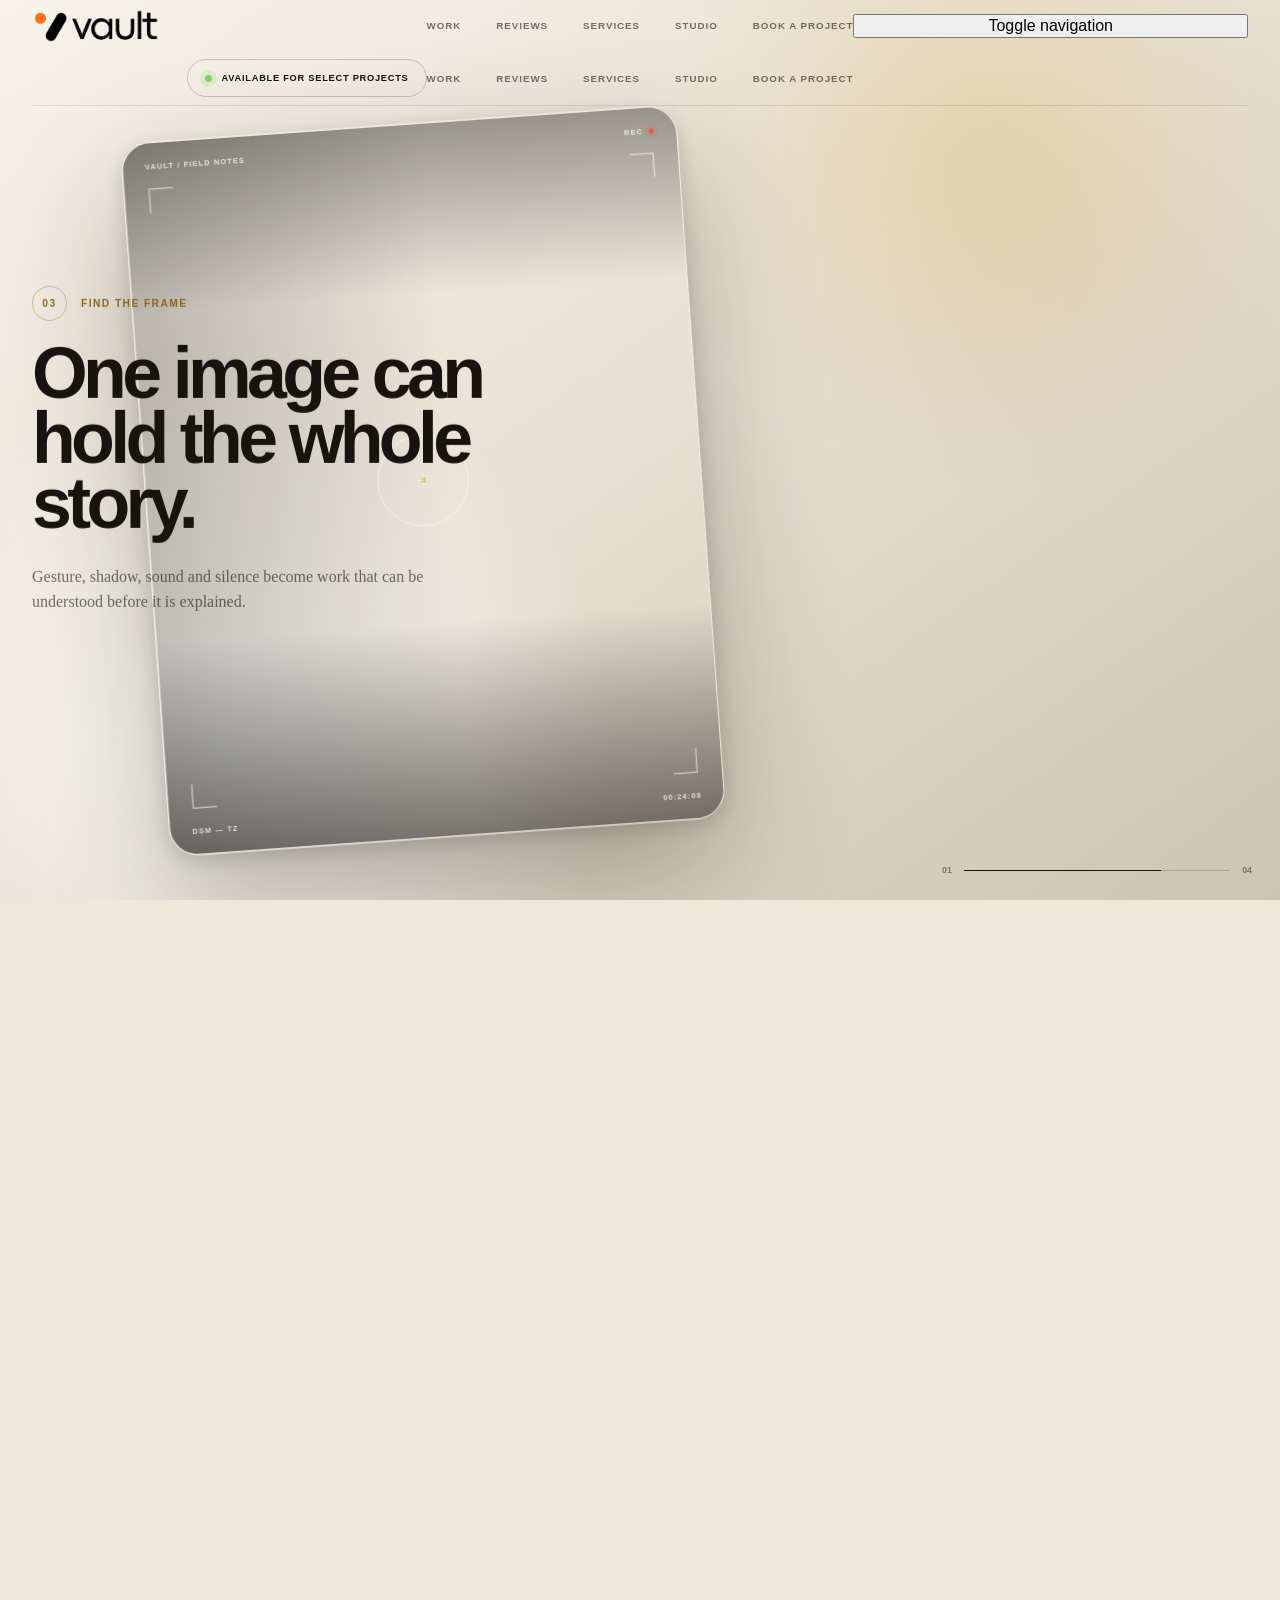
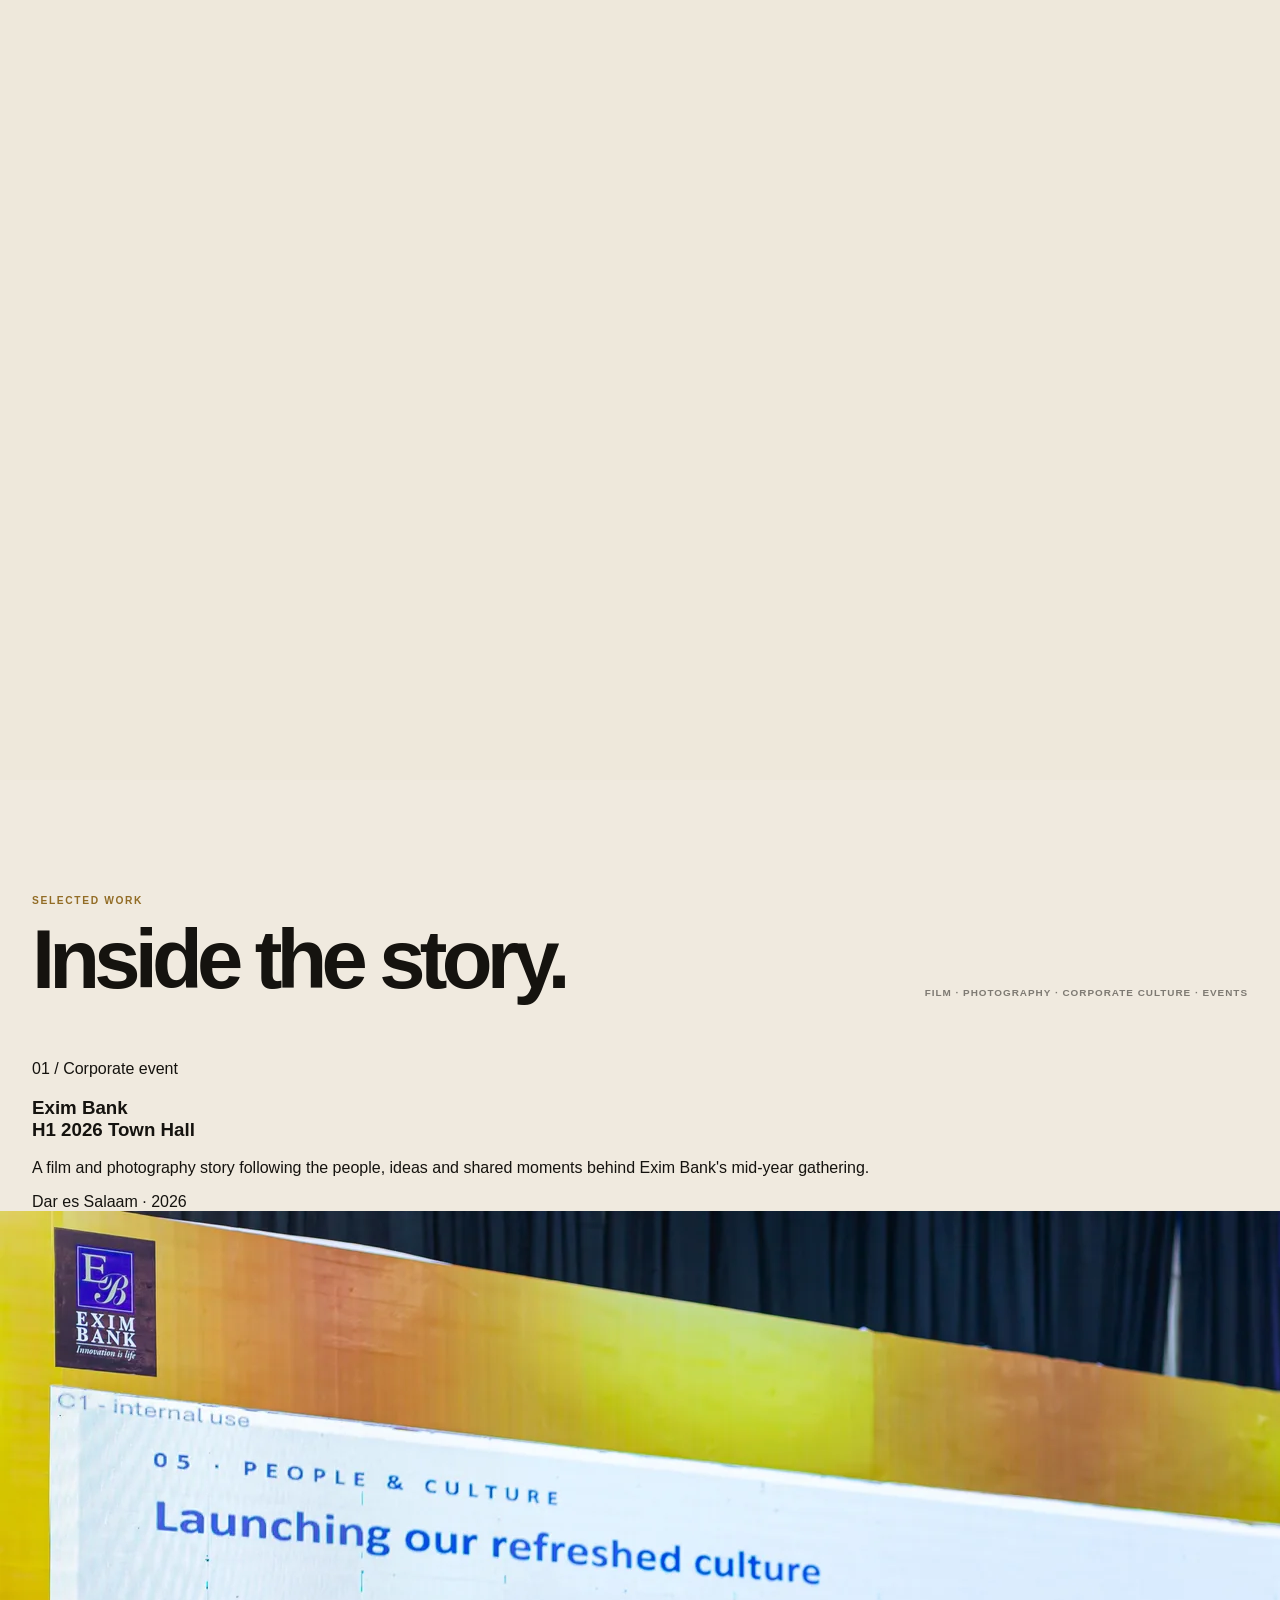
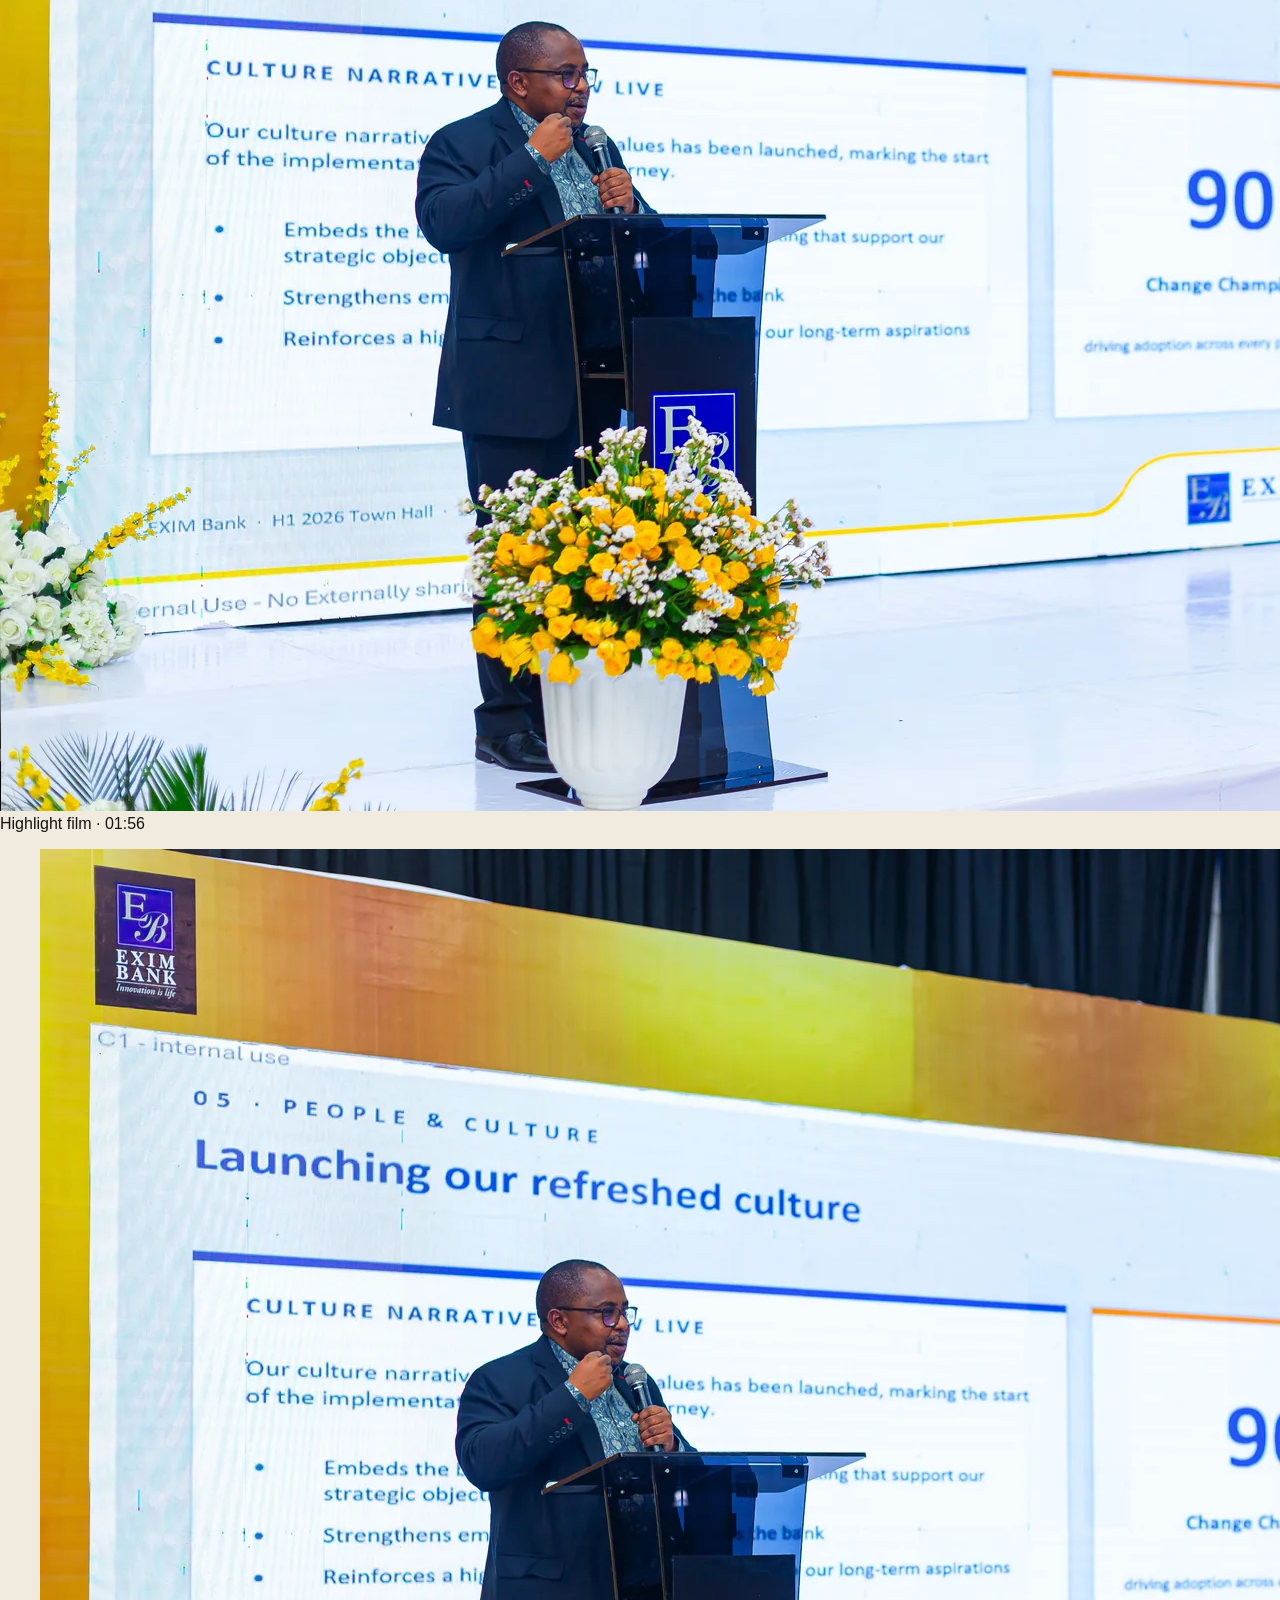
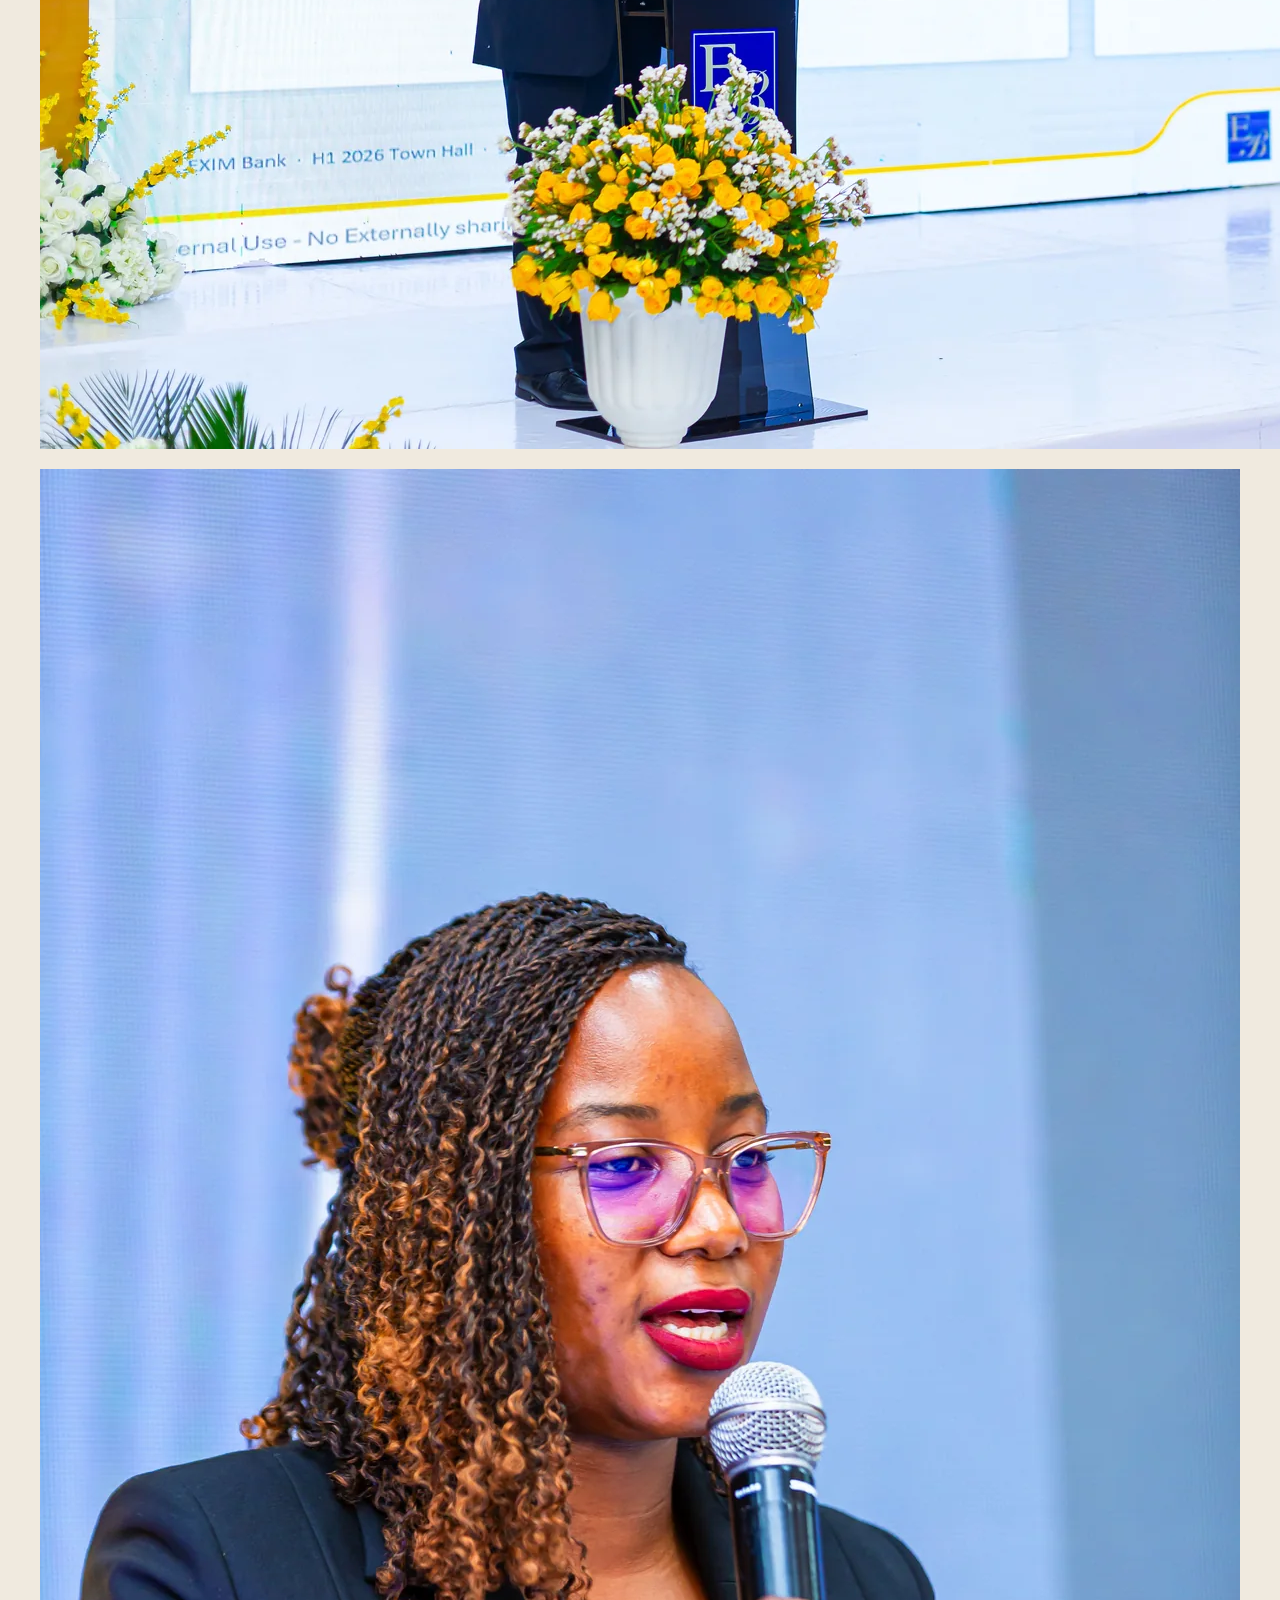
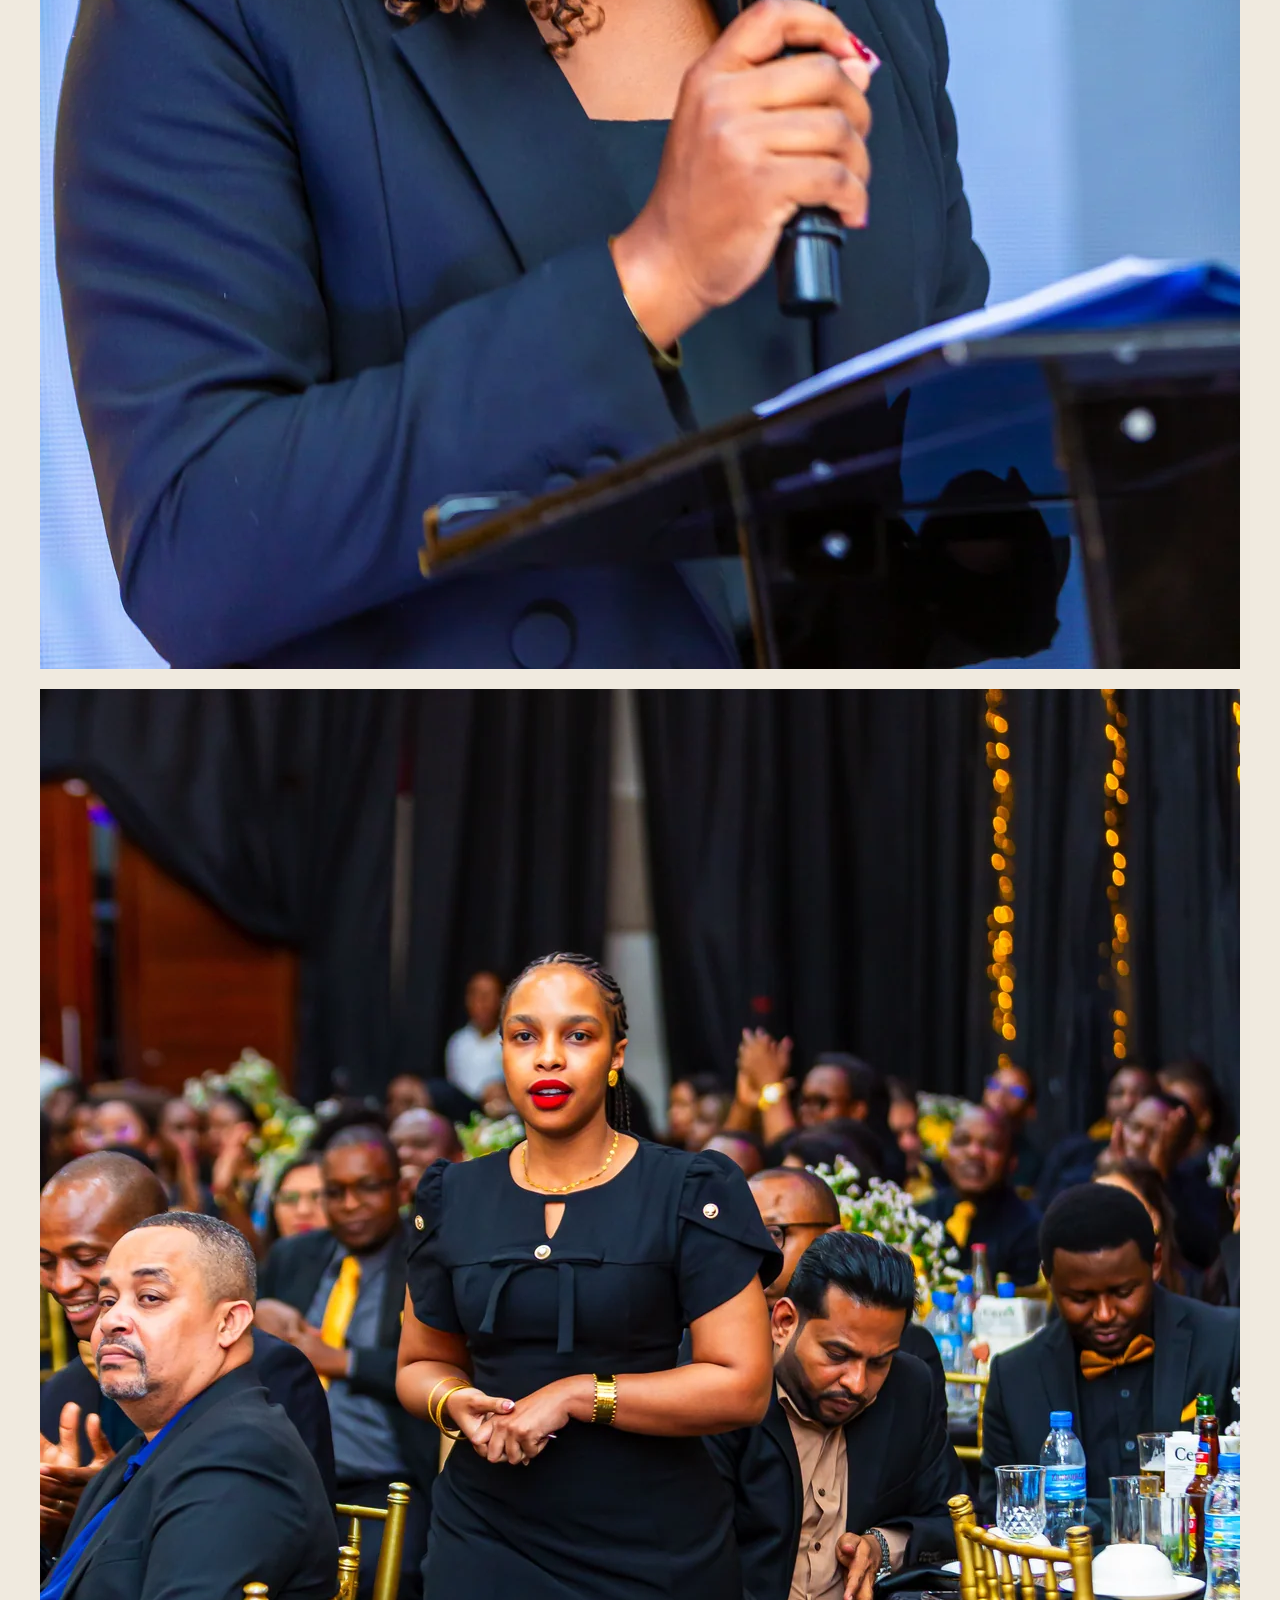
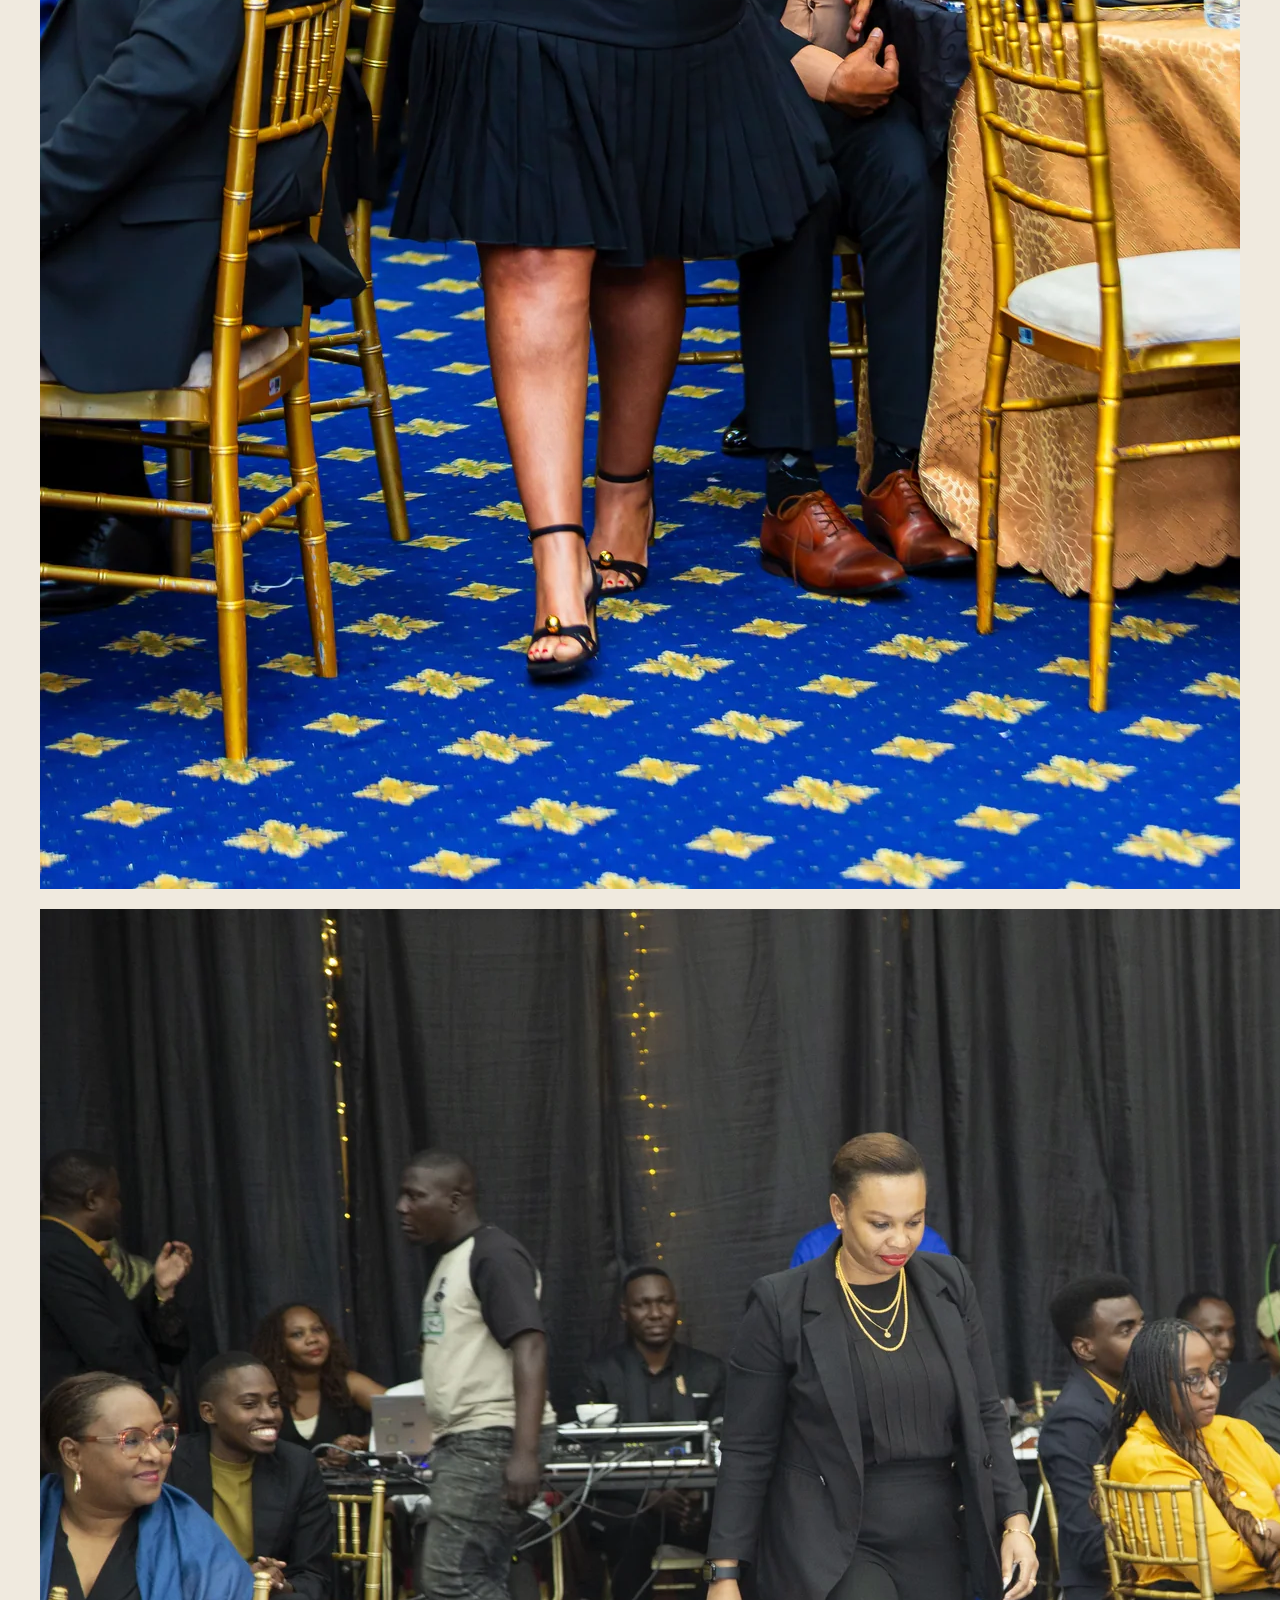
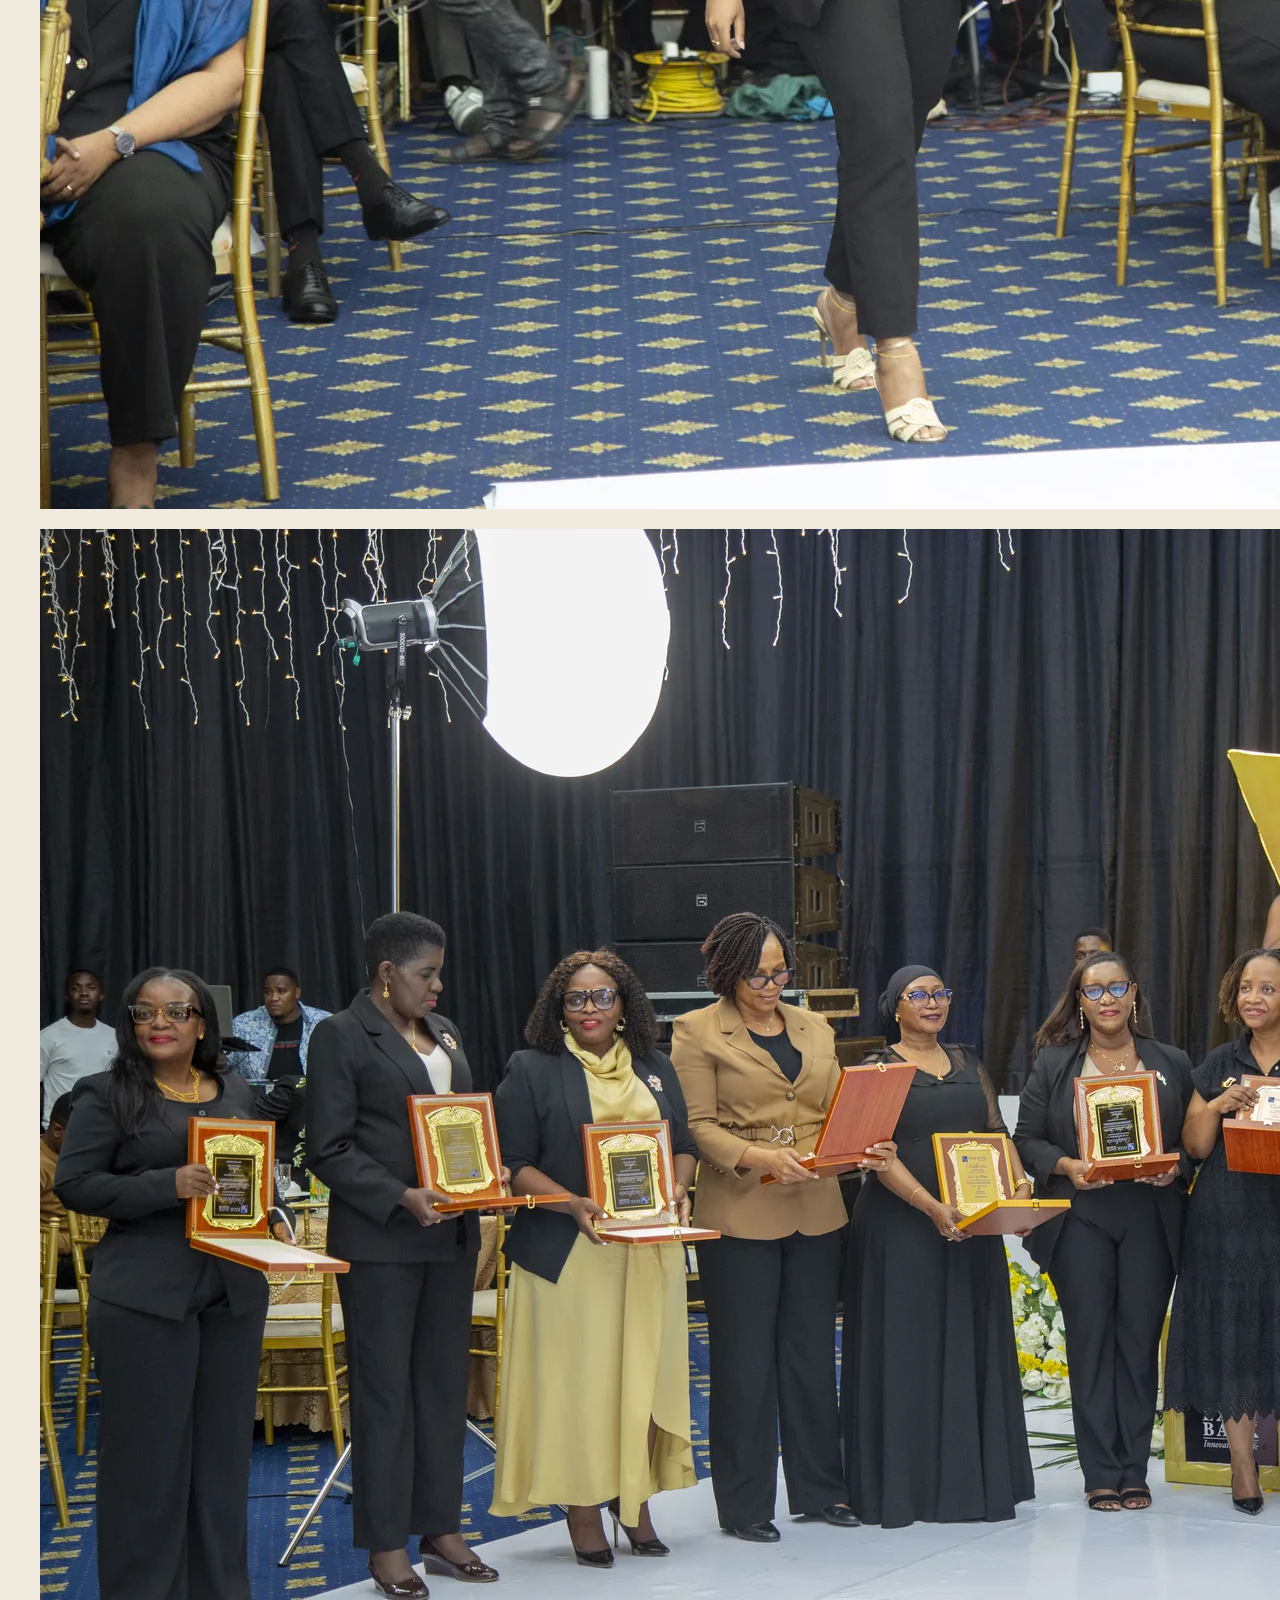
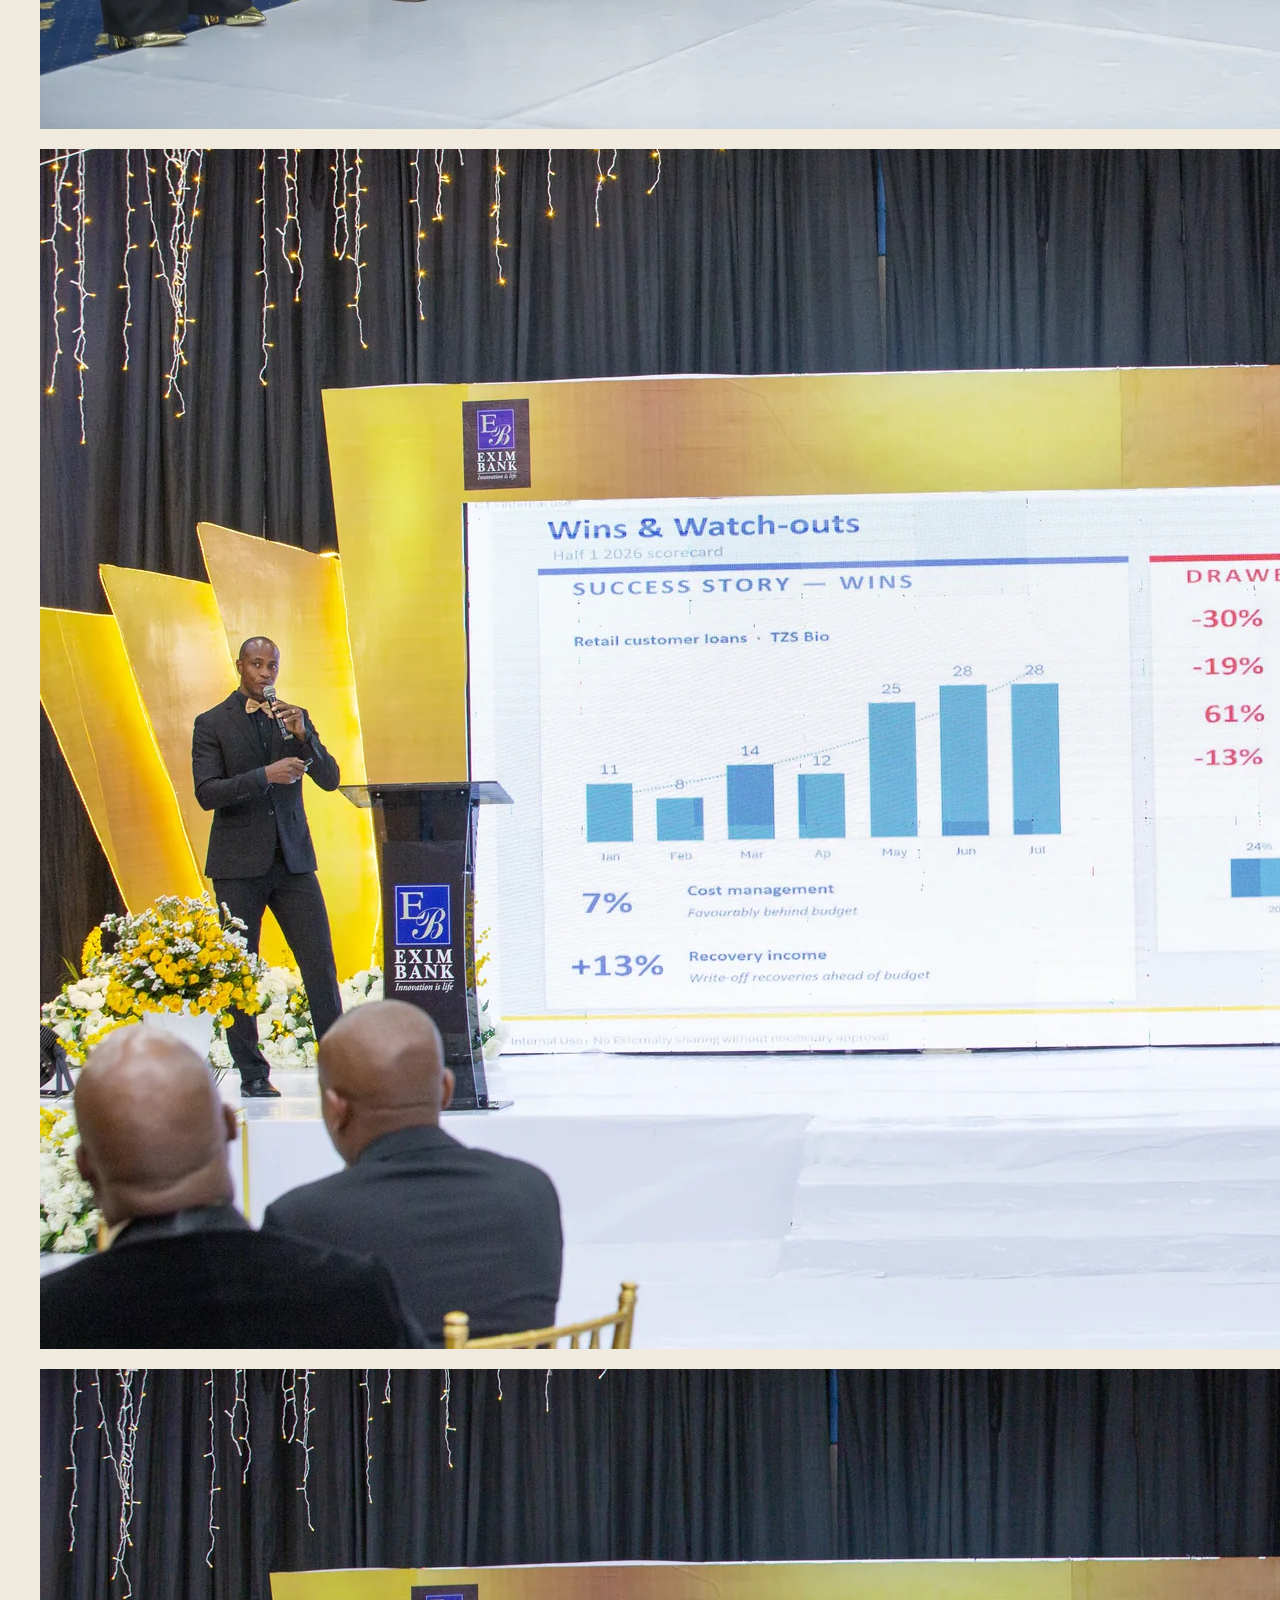
==== commit 3642772b: "Update index.htmlPublish Exim Bank case study" ====
--- a/vault/index.html
+++ b/vault/index.html
@@ -20,8 +20,8 @@
     <meta name="twitter:image" content="https://b13219.github.io/vault/vault-og.jpg" />
     <link rel="icon" href="./vault-mark.png" />
     <link rel="preconnect" href="https://images.unsplash.com" />
-    <link rel="stylesheet" href="./styles.css?v=20260730-logo" />
-    <script src="./script.js" defer></script>
+    <link rel="stylesheet" href="./styles.css?v=20260803-work" />
+    <script src="./script.js?v=20260803-work" defer></script>
   </head>
   <body>
     <main>
@@ -40,10 +40,20 @@
               <a href="#process">Studio</a>
               <a href="#book">Book a project</a>
             </nav>
+            <button class="menu-toggle" type="button" aria-expanded="false" aria-controls="mobile-menu">
+              <span></span><span></span><span class="sr-only">Toggle navigation</span>
+            </button>
             <a class="availability" href="#book">
               <i></i>
               Available for select projects
             </a>
+            <nav class="mobile-menu" id="mobile-menu" aria-label="Mobile navigation">
+              <a href="#work">Work</a>
+              <a href="#reviews">Reviews</a>
+              <a href="#services">Services</a>
+              <a href="#process">Studio</a>
+              <a href="#book">Book a project</a>
+            </nav>
           </header>
 
           <div class="motion-intro shell">
@@ -122,41 +132,60 @@
         <div class="section-head shell">
           <div>
             <p class="eyebrow dark">Selected work</p>
-            <h2>Stories with a pulse.</h2>
-          </div>
-          <p>Campaign · Documentary · Culture · Portrait</p>
-        </div>
-        <div class="work-rail">
-          <article class="work-card">
-            <img src="https://images.unsplash.com/photo-1658046413536-6e5933dfd939?auto=format&fit=crop&q=85&w=1400" alt="Portrait from The Makers project" />
-            <div class="work-overlay"></div>
-            <div class="work-meta">
-              <span>Brand documentary</span>
-              <h3>The Makers</h3>
-              <p>Dar es Salaam</p>
-            </div>
-            <span class="work-arrow">↗</span>
-          </article>
-          <article class="work-card">
-            <img src="https://images.unsplash.com/photo-1527259693341-cbc6f91e4d6e?auto=format&fit=crop&q=85&w=1400" alt="Live culture photography from After Dark" loading="lazy" />
-            <div class="work-overlay"></div>
-            <div class="work-meta">
-              <span>Live culture</span>
-              <h3>After Dark</h3>
-              <p>East Africa</p>
-            </div>
-            <span class="work-arrow">↗</span>
-          </article>
-          <article class="work-card">
-            <img src="https://images.unsplash.com/photo-1529139574466-a303027c1d8b?auto=format&fit=crop&q=85&w=1400" alt="Editorial portrait from New Light" loading="lazy" />
-            <div class="work-overlay"></div>
-            <div class="work-meta">
-              <span>Editorial portrait</span>
-              <h3>New Light</h3>
-              <p>On location</p>
-            </div>
-            <span class="work-arrow">↗</span>
-          </article>
+            <h2>Inside the story.</h2>
+          </div>
+          <p>Film · Photography · Corporate culture · Events</p>
+        </div>
+        <article class="featured-project">
+          <div class="featured-project-intro shell">
+            <div>
+              <span>01 / Corporate event</span>
+              <h3>Exim Bank<br />H1 2026 Town Hall</h3>
+            </div>
+            <div class="featured-project-copy">
+              <p>
+                A film and photography story following the people, ideas and
+                shared moments behind Exim Bank's mid-year gathering.
+              </p>
+              <span>Dar es Salaam · 2026</span>
+            </div>
+          </div>
+          <div class="featured-film">
+            <video autoplay controls loop muted playsinline preload="metadata" poster="./exim-townhall-stage.webp" aria-label="Exim Bank H1 2026 Town Hall highlight film">
+              <source src="./exim-bank-highlight.mp4" type="video/mp4" />
+            </video>
+            <span class="featured-film-label">Highlight film · 01:56</span>
+          </div>
+          <div class="project-gallery" aria-label="Exim Bank Town Hall photo gallery">
+            <figure class="gallery-wide">
+              <img src="./exim-townhall-stage.webp" alt="Speaker presenting at the Exim Bank Town Hall" loading="lazy" />
+            </figure>
+            <figure class="gallery-portrait">
+              <img src="./exim-townhall-speaker.webp" alt="Exim Bank team member speaking into a microphone" loading="lazy" />
+            </figure>
+            <figure class="gallery-portrait">
+              <img src="./exim-townhall-audience.webp" alt="Attendee standing among guests at the Exim Bank event" loading="lazy" />
+            </figure>
+            <figure class="gallery-wide">
+              <img src="./exim-townhall-arrival.webp" alt="Guest walking through the Town Hall audience" loading="lazy" />
+            </figure>
+            <figure class="gallery-full">
+              <img src="./exim-townhall-awards.webp" alt="Exim Bank award recipients posing together on stage" loading="lazy" />
+            </figure>
+            <figure class="gallery-wide">
+              <img src="./exim-townhall-presentation.webp" alt="Business presentation during the Exim Bank Town Hall" loading="lazy" />
+            </figure>
+            <figure class="gallery-wide">
+              <img src="./exim-townhall-presentation-wide.webp" alt="Wide view of an Exim Bank Town Hall presentation" loading="lazy" />
+            </figure>
+            <figure class="gallery-full">
+              <img src="./exim-townhall-celebration.webp" alt="Guests celebrating during the Exim Bank Town Hall" loading="lazy" />
+            </figure>
+          </div>
+        </article>
+        <div class="archive-label shell">
+          <p class="eyebrow dark">The archive is growing</p>
+          <span>More commissioned stories will be added over time</span>
         </div>
       </section>
 
@@ -242,10 +271,10 @@
           <div class="status-orb"><i></i></div>
           <div>
             <p class="eyebrow">Current status</p>
-            <h2>Open for October commissions.</h2>
+            <h2>Now booking new commissions.</h2>
             <p>
-              September production is currently limited. Brief us now for
-              campaigns, events and stories from October onward.
+              Share your dates, scope and location. We will confirm availability
+              and the best production approach within one working day.
             </p>
           </div>
           <a class="light-button" href="#book">Check dates <span>↗</span></a>
@@ -260,8 +289,8 @@
             <div class="booking-status">
               <i></i>
               <div>
-                <strong>Accepting October dates</strong>
-                <span>Limited September availability.</span>
+                <strong>Project calendar open</strong>
+                <span>Dates are confirmed after a quick brief review.</span>
               </div>
             </div>
           </div>
@@ -310,8 +339,9 @@
               The brief *
               <textarea name="brief" rows="5" required placeholder="What are we making, who is it for, and where will it be seen?"></textarea>
             </label>
+            <label class="booking-honeypot" aria-hidden="true">Website<input name="website" tabindex="-1" autocomplete="off" /></label>
             <div class="form-action full">
-              <p id="form-message">This temporary Pages form prepares an email for the studio.</p>
+              <p id="form-message" aria-live="polite">Your enquiry will be saved securely and sent to the studio.</p>
               <button type="submit">Send the brief <span>↗</span></button>
             </div>
           </form>
@@ -335,9 +365,7 @@
           <a href="mailto:rirovault@gmail.com">rirovault@gmail.com</a>
         </div>
         <div>
-          <a href="#">Instagram</a>
-          <a href="#">Vimeo</a>
-          <a href="#">LinkedIn</a>
+          <p>Social portfolio coming soon</p>
         </div>
         <p>© 2026 Vault Studio</p>
       </footer>
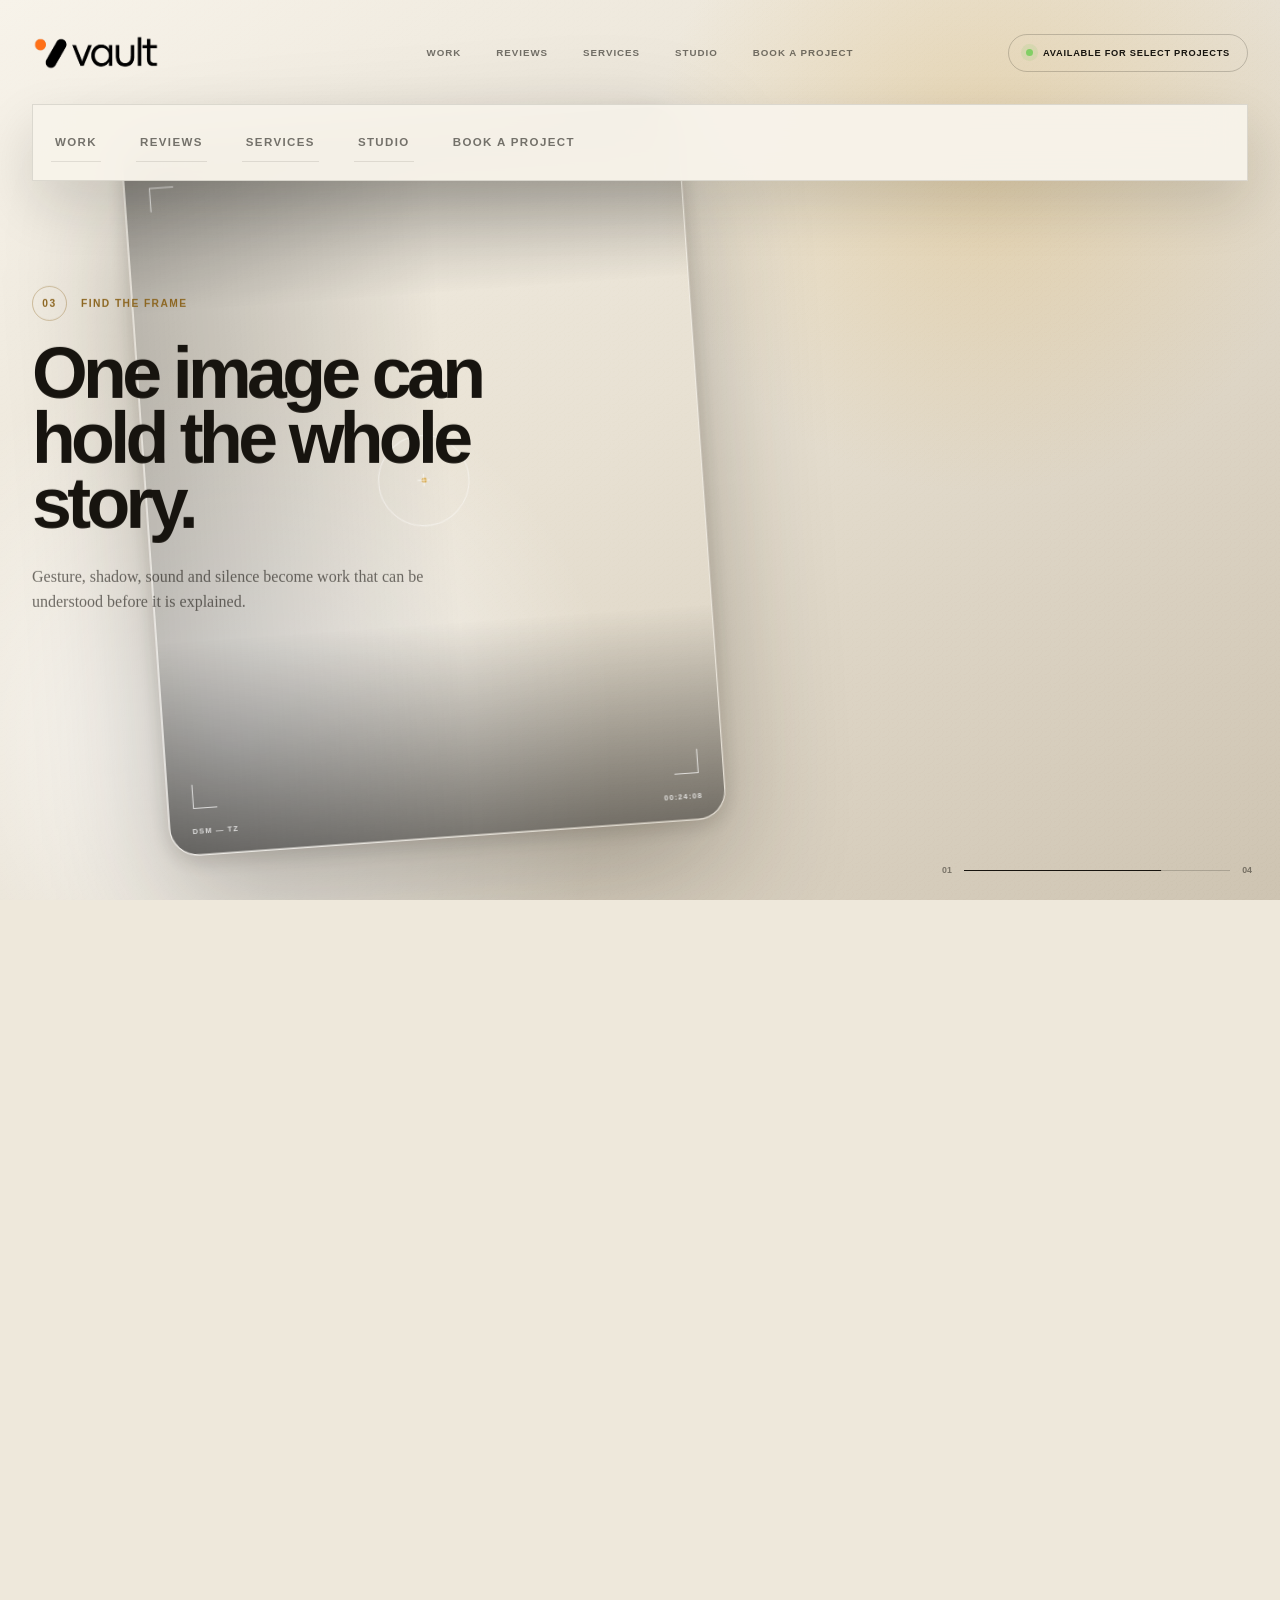
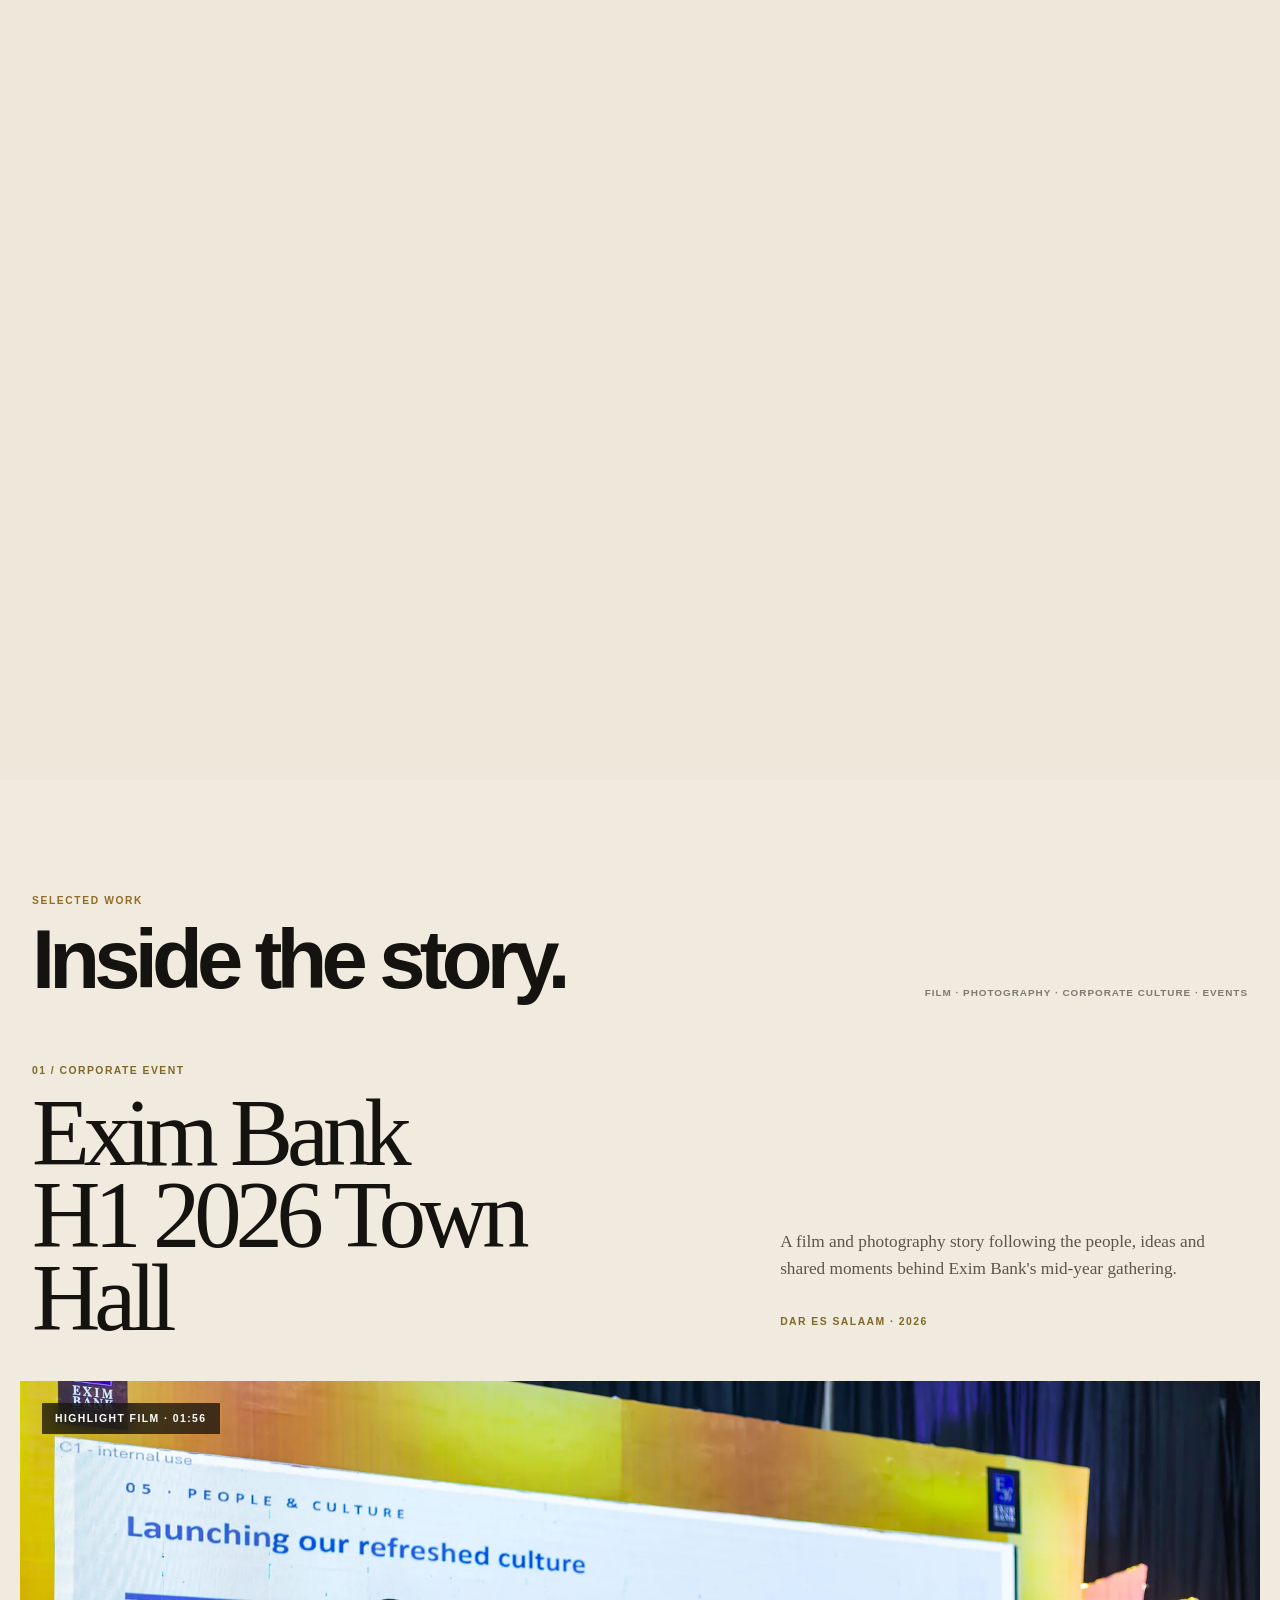
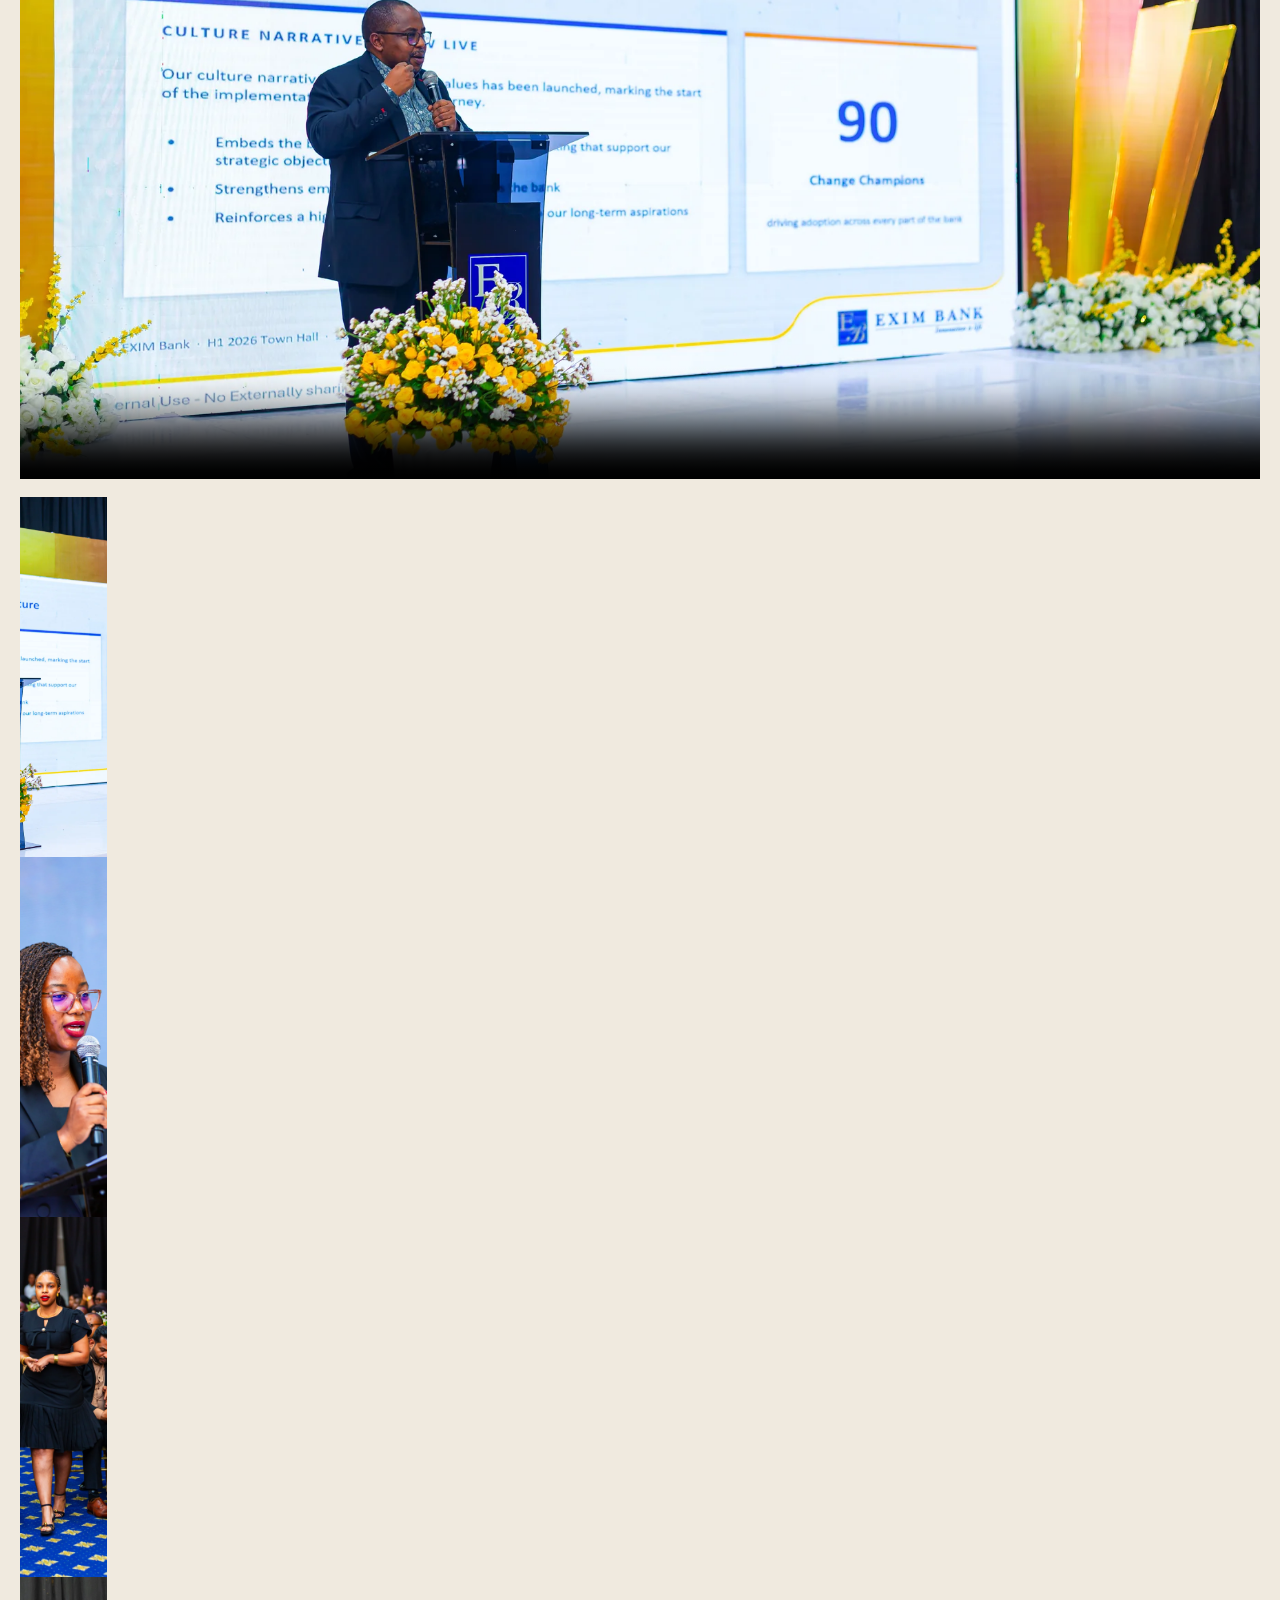
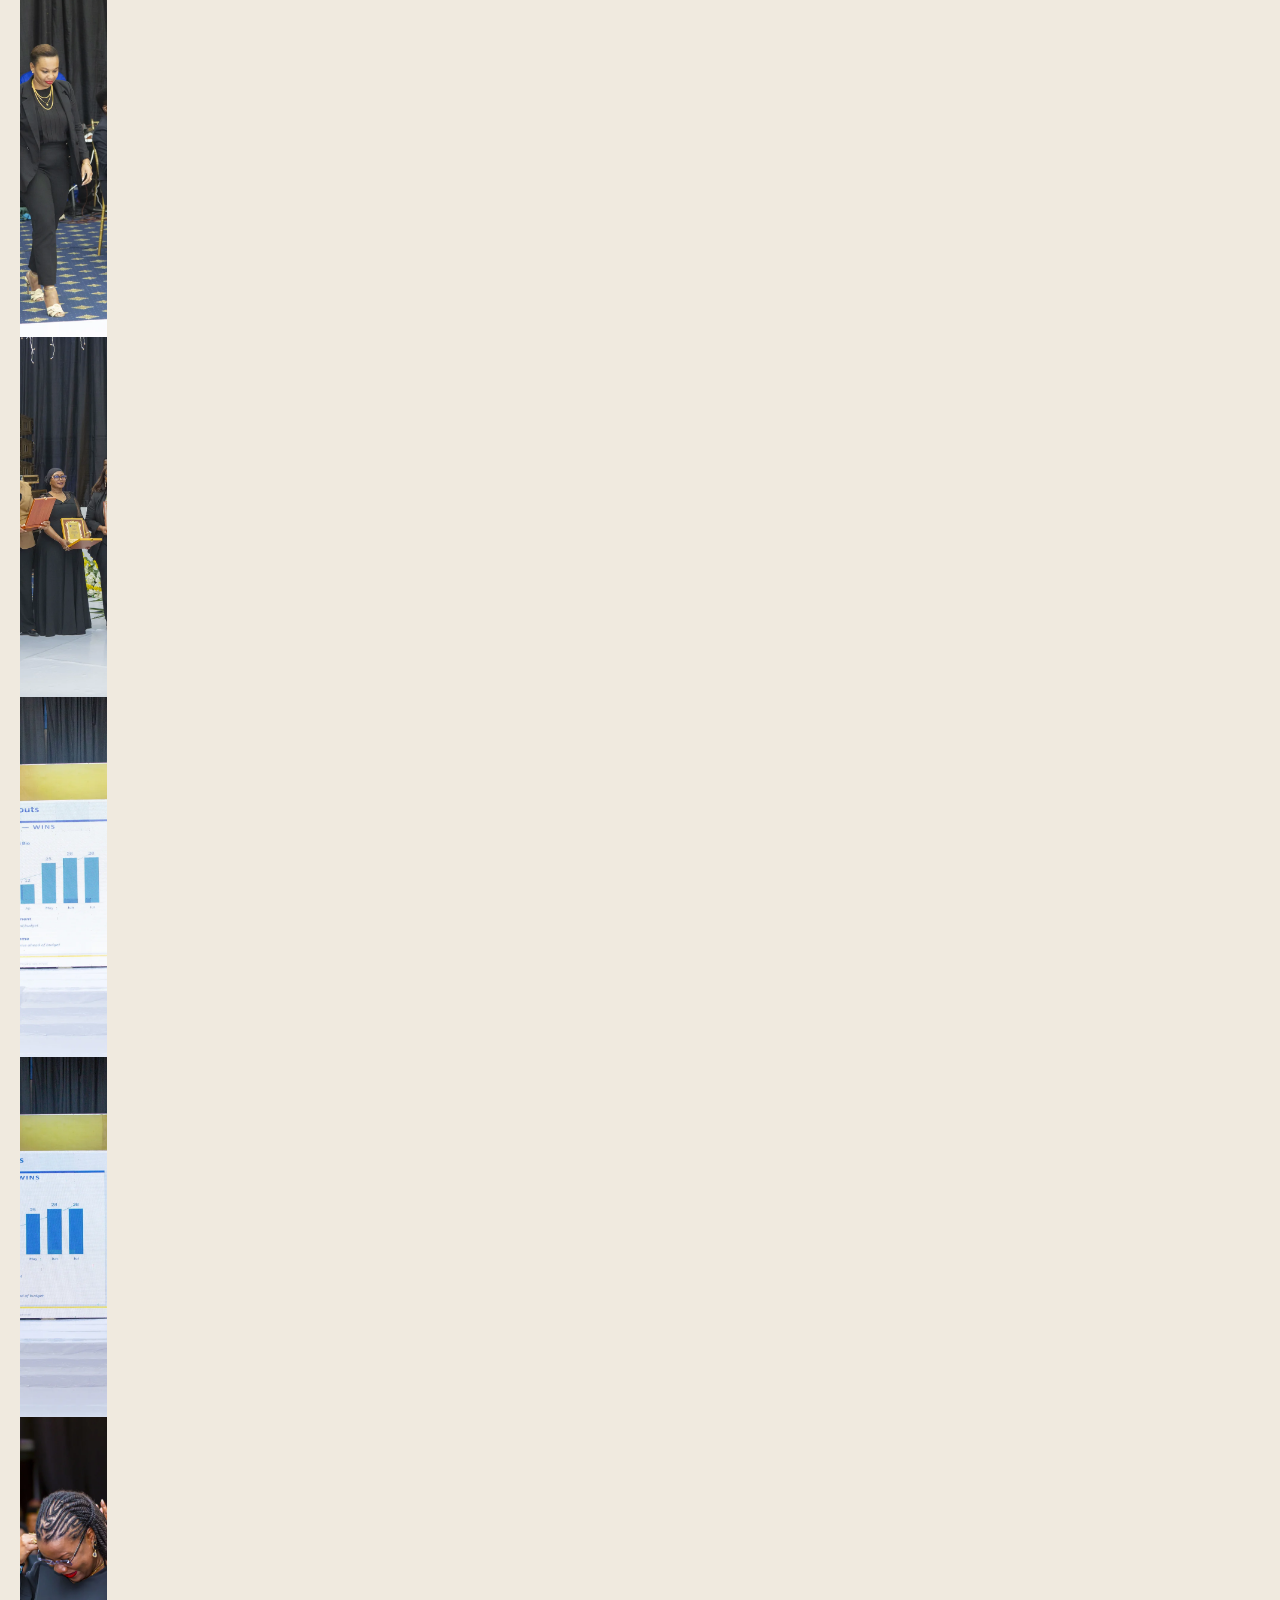
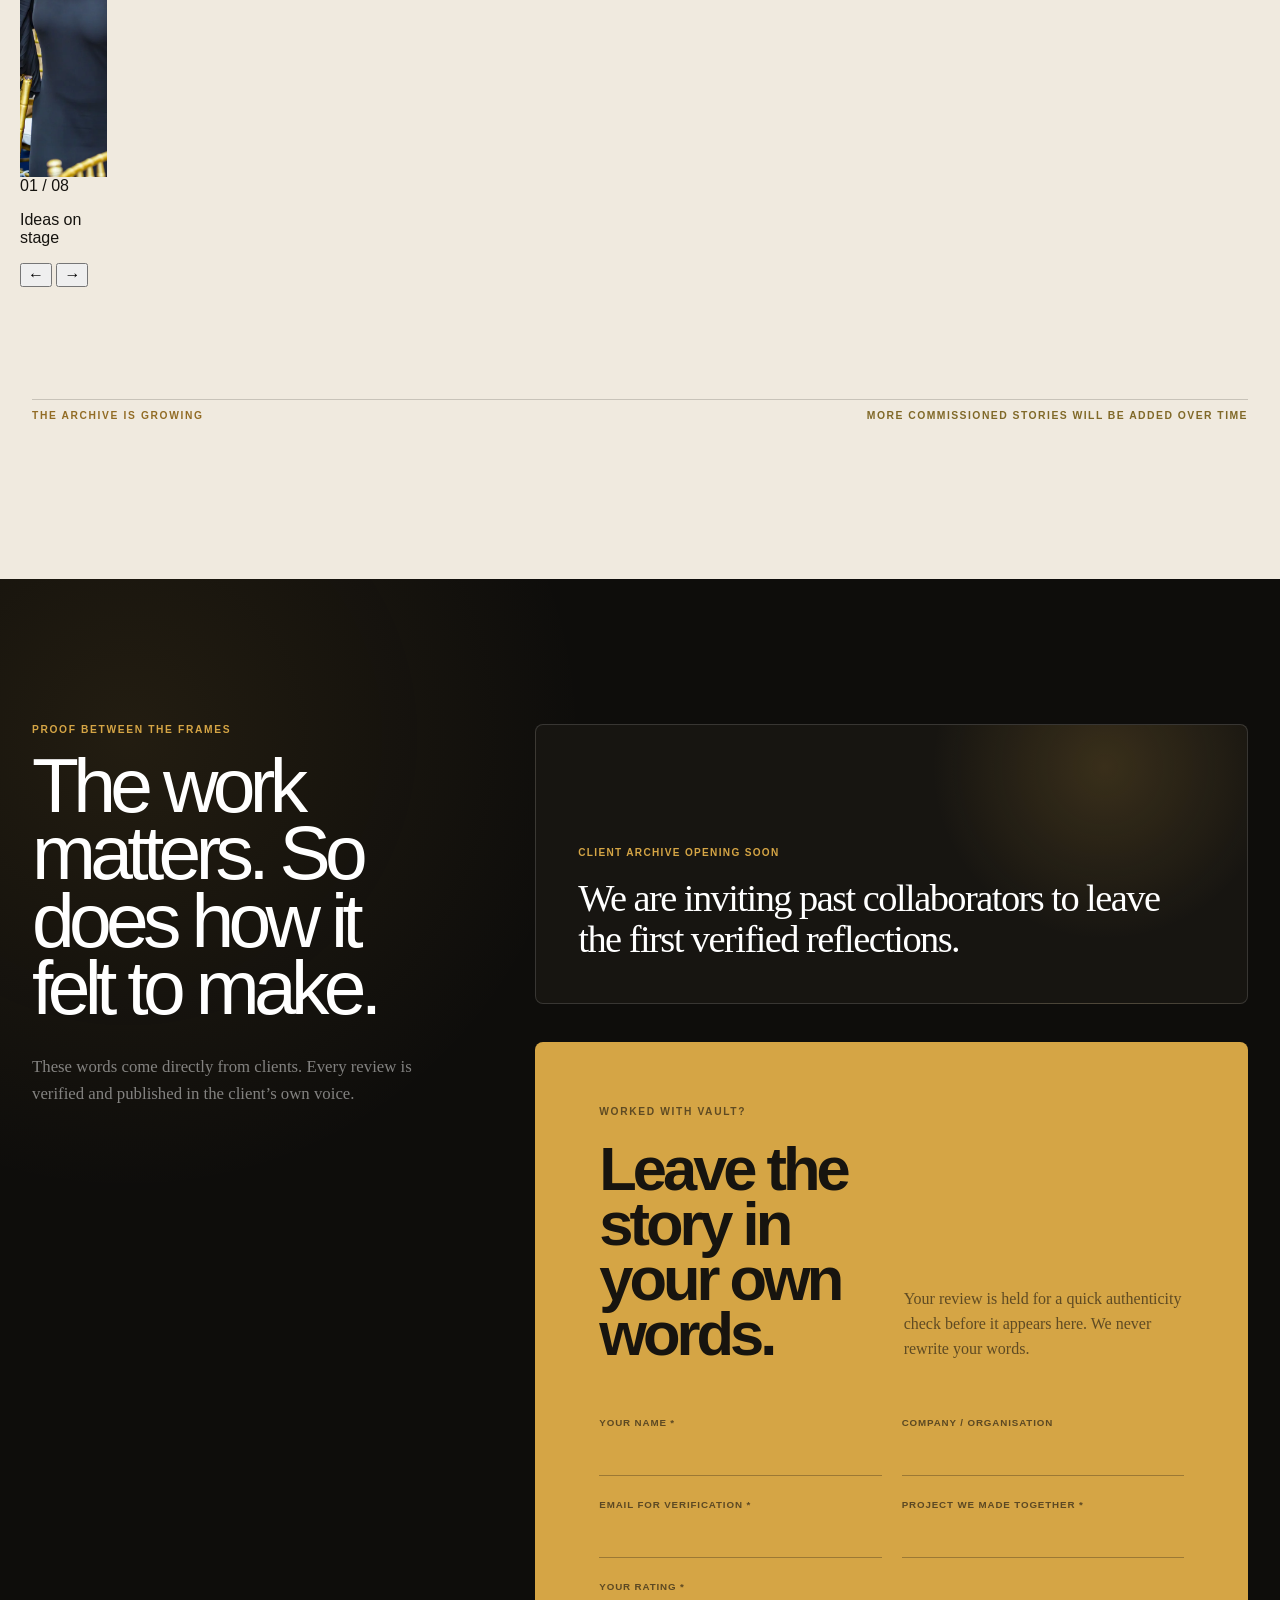
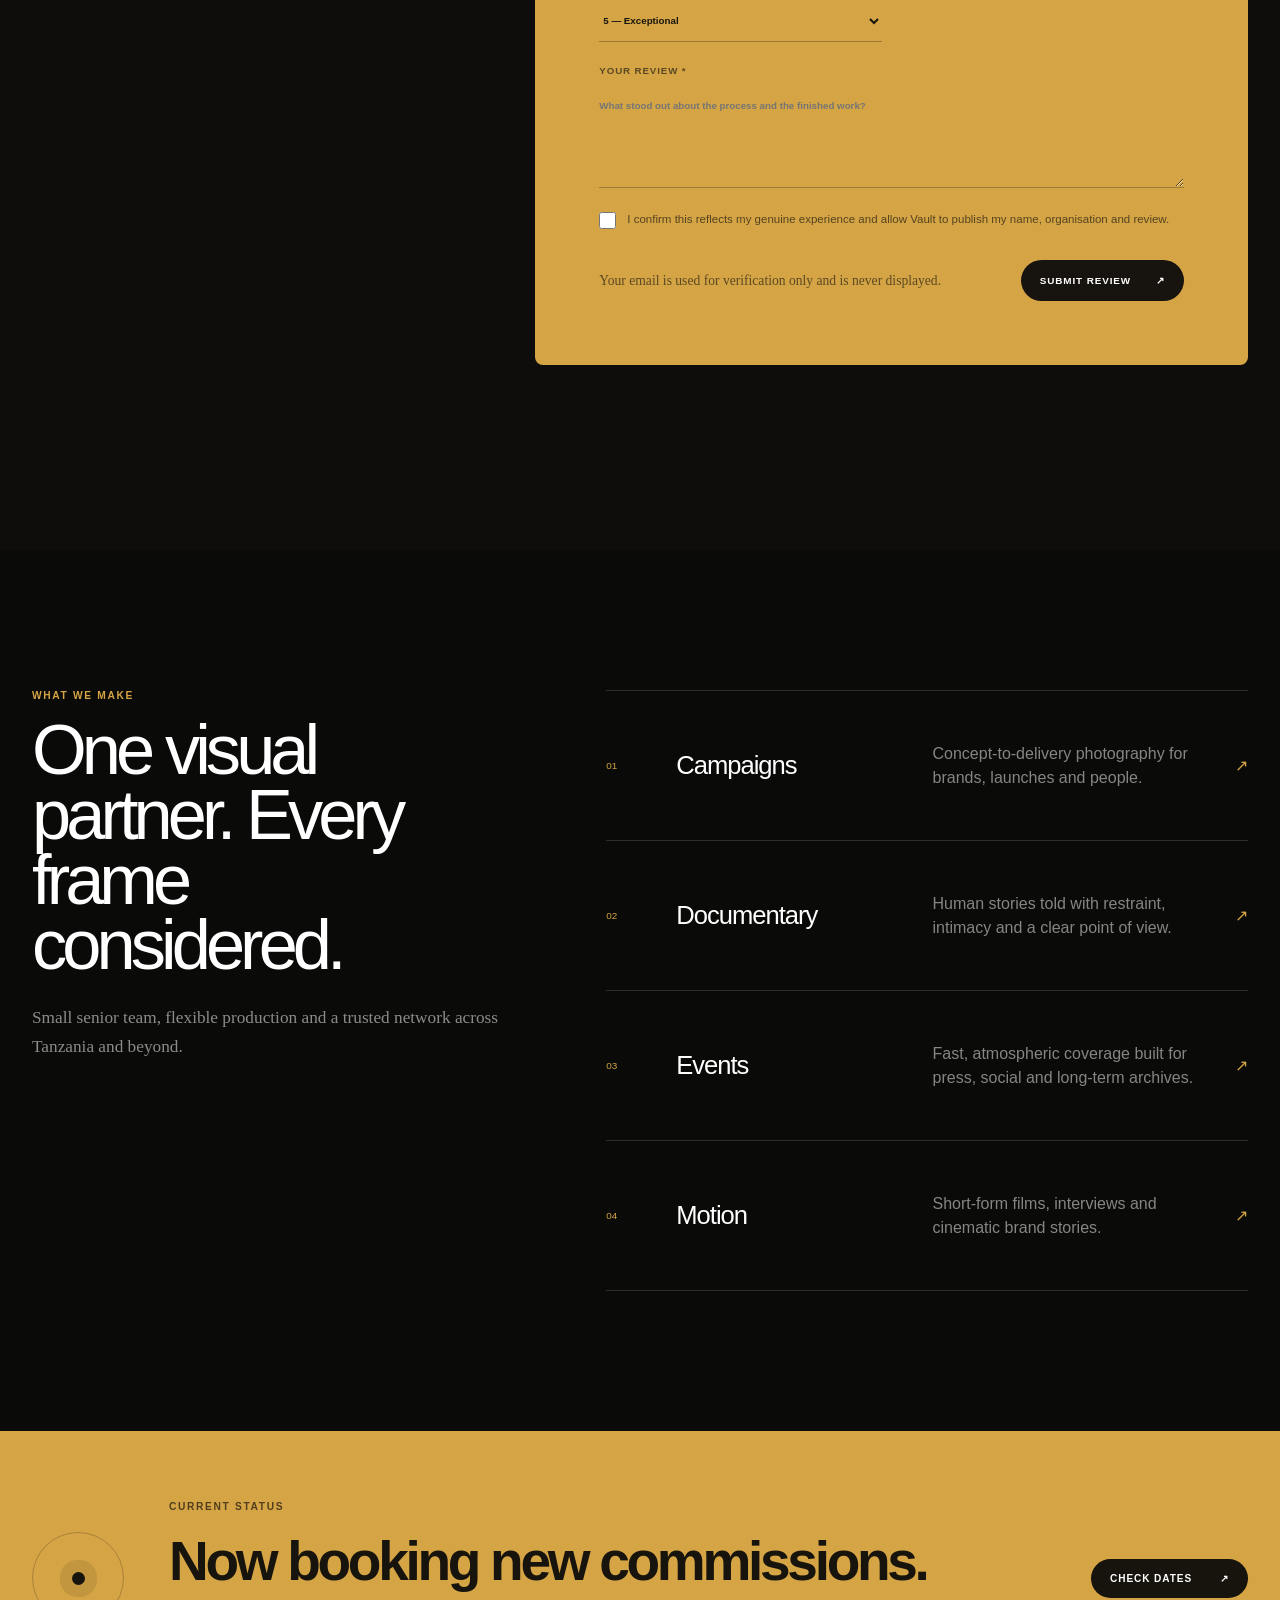
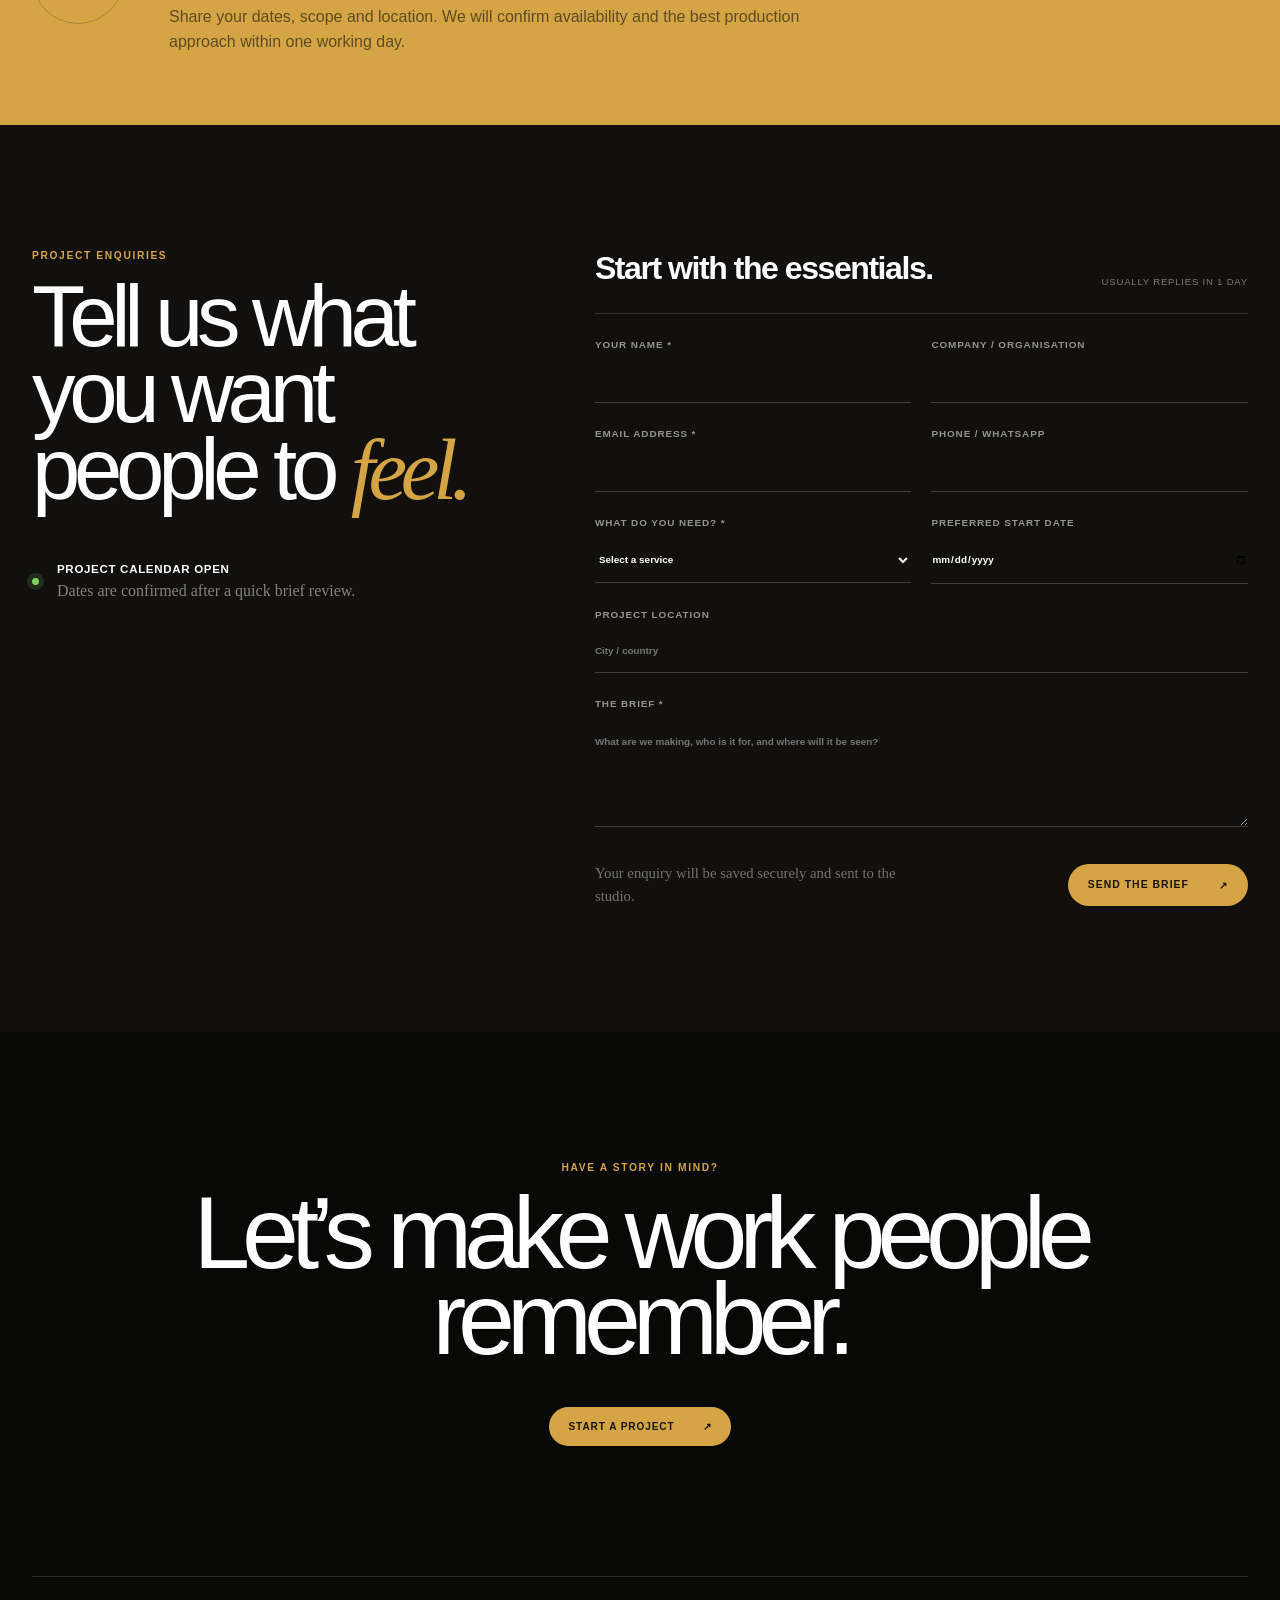
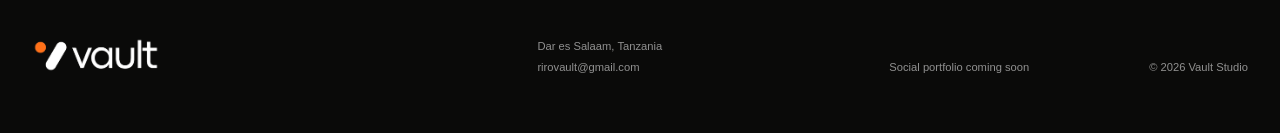
==== commit 064ac928: "Turn Exim Bank photos into slideshow" ====
--- a/vault/index.html
+++ b/vault/index.html
@@ -20,8 +20,8 @@
     <meta name="twitter:image" content="https://b13219.github.io/vault/vault-og.jpg" />
     <link rel="icon" href="./vault-mark.png" />
     <link rel="preconnect" href="https://images.unsplash.com" />
-    <link rel="stylesheet" href="./styles.css?v=20260803-work" />
-    <script src="./script.js?v=20260803-work" defer></script>
+    <link rel="stylesheet" href="./styles.css?v=20260803-slides" />
+    <script src="./script.js?v=20260803-slides" defer></script>
   </head>
   <body>
     <main>
@@ -156,32 +156,41 @@
             </video>
             <span class="featured-film-label">Highlight film · 01:56</span>
           </div>
-          <div class="project-gallery" aria-label="Exim Bank Town Hall photo gallery">
-            <figure class="gallery-wide">
-              <img src="./exim-townhall-stage.webp" alt="Speaker presenting at the Exim Bank Town Hall" loading="lazy" />
-            </figure>
-            <figure class="gallery-portrait">
-              <img src="./exim-townhall-speaker.webp" alt="Exim Bank team member speaking into a microphone" loading="lazy" />
-            </figure>
-            <figure class="gallery-portrait">
-              <img src="./exim-townhall-audience.webp" alt="Attendee standing among guests at the Exim Bank event" loading="lazy" />
-            </figure>
-            <figure class="gallery-wide">
-              <img src="./exim-townhall-arrival.webp" alt="Guest walking through the Town Hall audience" loading="lazy" />
-            </figure>
-            <figure class="gallery-full">
-              <img src="./exim-townhall-awards.webp" alt="Exim Bank award recipients posing together on stage" loading="lazy" />
-            </figure>
-            <figure class="gallery-wide">
-              <img src="./exim-townhall-presentation.webp" alt="Business presentation during the Exim Bank Town Hall" loading="lazy" />
-            </figure>
-            <figure class="gallery-wide">
-              <img src="./exim-townhall-presentation-wide.webp" alt="Wide view of an Exim Bank Town Hall presentation" loading="lazy" />
-            </figure>
-            <figure class="gallery-full">
-              <img src="./exim-townhall-celebration.webp" alt="Guests celebrating during the Exim Bank Town Hall" loading="lazy" />
-            </figure>
-          </div>
+          <section class="project-gallery" aria-roledescription="carousel" aria-label="Exim Bank Town Hall photo gallery" tabindex="0">
+            <div class="gallery-viewport" aria-live="polite">
+            <figure class="is-active" aria-hidden="false" data-caption="Ideas on stage">
+              <img src="./exim-townhall-stage.webp" alt="Speaker presenting at the Exim Bank Town Hall" data-alt="Speaker presenting at the Exim Bank Town Hall" loading="lazy" />
+            </figure>
+            <figure aria-hidden="true" data-caption="Voices from the team">
+              <img src="./exim-townhall-speaker.webp" alt="" data-alt="Exim Bank team member speaking into a microphone" loading="lazy" />
+            </figure>
+            <figure aria-hidden="true" data-caption="Inside the audience">
+              <img src="./exim-townhall-audience.webp" alt="" data-alt="Attendee standing among guests at the Exim Bank event" loading="lazy" />
+            </figure>
+            <figure aria-hidden="true" data-caption="A shared moment">
+              <img src="./exim-townhall-arrival.webp" alt="" data-alt="Guest walking through the Town Hall audience" loading="lazy" />
+            </figure>
+            <figure aria-hidden="true" data-caption="Recognition">
+              <img src="./exim-townhall-awards.webp" alt="" data-alt="Exim Bank award recipients posing together on stage" loading="lazy" />
+            </figure>
+            <figure aria-hidden="true" data-caption="Progress in focus">
+              <img src="./exim-townhall-presentation.webp" alt="" data-alt="Business presentation during the Exim Bank Town Hall" loading="lazy" />
+            </figure>
+            <figure aria-hidden="true" data-caption="The wider picture">
+              <img src="./exim-townhall-presentation-wide.webp" alt="" data-alt="Wide view of an Exim Bank Town Hall presentation" loading="lazy" />
+            </figure>
+            <figure aria-hidden="true" data-caption="Celebration">
+              <img src="./exim-townhall-celebration.webp" alt="" data-alt="Guests celebrating during the Exim Bank Town Hall" loading="lazy" />
+            </figure>
+            <div class="gallery-shade"></div>
+            <div class="gallery-caption"><span>01 / 08</span><p>Ideas on stage</p></div>
+            <div class="gallery-arrows">
+              <button type="button" data-gallery-prev aria-label="Previous photo">←</button>
+              <button type="button" data-gallery-next aria-label="Next photo">→</button>
+            </div>
+            </div>
+            <div class="gallery-dots" aria-label="Choose a photo"></div>
+          </section>
         </article>
         <div class="archive-label shell">
           <p class="eyebrow dark">The archive is growing</p>
--- a/vault/styles.css
+++ b/vault/styles.css
@@ -64,6 +64,21 @@
   animation: pulse 1.8s ease-in-out infinite;
 }
 @keyframes pulse { 50% { box-shadow: 0 0 0 9px rgba(130,207,101,0); } }
+.menu-toggle, .mobile-menu { display: none; }
+.menu-toggle {
+  width: 42px; height: 42px; padding: 0; border: 1px solid rgba(23,20,15,.2);
+  border-radius: 50%; color: #17140f; background: rgba(255,255,255,.32);
+  cursor: pointer; place-items: center;
+}
+.menu-toggle > span:not(.sr-only) { display: block; width: 15px; height: 1px; margin: 2px auto; background: currentColor; }
+.sr-only { position: absolute; width: 1px; height: 1px; padding: 0; overflow: hidden; clip: rect(0,0,0,0); white-space: nowrap; border: 0; }
+.mobile-menu {
+  position: absolute; top: calc(100% - 1px); right: 0; left: 0; padding: 18px;
+  color: #17140f; background: rgba(247,243,234,.97); border: 1px solid rgba(23,20,15,.12);
+  box-shadow: 0 24px 55px rgba(23,20,15,.14); backdrop-filter: blur(18px);
+}
+.mobile-menu a { padding: 13px 4px; border-bottom: 1px solid rgba(23,20,15,.1); font-size: .72rem; font-weight: 750; letter-spacing: .12em; text-transform: uppercase; }
+.mobile-menu a:last-child { border-bottom: 0; }
 
 .motion-story { position: relative; height: 620vh; color: #17140f; background: var(--paper); }
 .motion-sticky { position: sticky; top: 0; height: 100svh; overflow: hidden; isolation: isolate; }
@@ -168,6 +183,26 @@
 .section-head { display: flex; align-items: end; justify-content: space-between; gap: 40px; margin-bottom: 62px; }
 .section-head h2 { margin: 0; font-size: clamp(3.5rem, 6.5vw, 7.3rem); font-weight: 560; letter-spacing: -.07em; line-height: .9; }
 .section-head > p { max-width: 330px; margin: 0; color: rgba(21,19,15,.52); font-size: .62rem; font-weight: 750; letter-spacing: .1em; text-align: right; text-transform: uppercase; }
+.featured-project { margin-bottom: 112px; }
+.featured-project-intro { display: grid; grid-template-columns: 1.15fr .85fr; gap: clamp(40px,9vw,150px); align-items: end; margin-bottom: 42px; }
+.featured-project-intro > div:first-child > span, .featured-project-copy > span, .featured-film-label, .archive-label > span { color: #806928; font-size: .65rem; font-weight: 750; letter-spacing: .14em; text-transform: uppercase; }
+.featured-project-intro h3 { max-width: 920px; margin: 14px 0 0; font-family: Georgia,serif; font-size: clamp(3.2rem,7.4vw,8.2rem); font-weight: 400; letter-spacing: -.065em; line-height: .87; }
+.featured-project-copy { max-width: 500px; padding-bottom: 10px; }
+.featured-project-copy p { margin: 0 0 28px; color: #5b554b; font-family: Georgia,serif; font-size: clamp(1rem,1.35vw,1.28rem); line-height: 1.55; }
+.featured-film { position: relative; width: min(1640px,calc(100% - 40px)); margin: 0 auto 18px; overflow: hidden; background: #0b0b0a; }
+.featured-film video { display: block; width: 100%; aspect-ratio: 16/9; object-fit: cover; background: #0b0b0a; }
+.featured-film-label { position: absolute; top: 22px; left: 22px; z-index: 2; padding: 10px 13px; color: white; background: rgba(10,9,7,.72); backdrop-filter: blur(10px); }
+.project-gallery { display: grid; width: min(1640px,calc(100% - 40px)); margin-inline: auto; grid-template-columns: repeat(12,minmax(0,1fr)); gap: 18px; }
+.project-gallery figure { grid-column: span 6; margin: 0; overflow: hidden; background: #d6d0c5; }
+.project-gallery .gallery-wide { grid-column: span 8; }
+.project-gallery .gallery-portrait { grid-column: span 4; }
+.project-gallery .gallery-full { grid-column: 1/-1; }
+.project-gallery img { display: block; width: 100%; height: 100%; min-height: 360px; object-fit: cover; transition: transform .9s cubic-bezier(.2,.75,.2,1); }
+.project-gallery .gallery-portrait img { aspect-ratio: 2/3; }
+.project-gallery .gallery-wide img, .project-gallery .gallery-full img { aspect-ratio: 3/2; }
+.project-gallery figure:hover img { transform: scale(1.025); }
+.archive-label { display: flex; align-items: center; justify-content: space-between; margin-bottom: 28px; padding-top: 10px; border-top: 1px solid rgba(21,19,15,.18); }
+.archive-label p { margin: 0; }
 .work-rail { display: grid; width: min(1380px, calc(100% - 64px)); grid-template-columns: repeat(3, 1fr); gap: 14px; margin-inline: auto; }
 .work-card { position: relative; min-height: 610px; overflow: hidden; border-radius: 4px; background: #222; }
 .work-card:nth-child(2) { margin-top: 90px; }
@@ -180,6 +215,24 @@
 .work-meta p { margin: 0; color: rgba(255,255,255,.55); font-size: .72rem; }
 .work-arrow { position: absolute; top: 22px; right: 22px; display: grid; width: 45px; height: 45px; place-items: center; border: 1px solid rgba(255,255,255,.35); border-radius: 50%; transition: transform 250ms ease, background 250ms ease; }
 .work-card:hover .work-arrow { color: #111; background: var(--gold); border-color: var(--gold); transform: rotate(45deg); }
+
+@media (max-width: 900px) {
+  .featured-project-intro { grid-template-columns: 1fr; gap: 30px; }
+  .featured-project-copy { max-width: 620px; }
+  .project-gallery .gallery-wide, .project-gallery .gallery-portrait { grid-column: span 6; }
+}
+
+@media (max-width: 620px) {
+  .featured-project { margin-bottom: 82px; }
+  .featured-project-intro h3 { font-size: clamp(3rem,15vw,5.2rem); }
+  .featured-film, .project-gallery { width: calc(100% - 20px); }
+  .featured-film-label { top: 10px; left: 10px; }
+  .project-gallery { gap: 10px; }
+  .project-gallery .gallery-wide, .project-gallery .gallery-portrait, .project-gallery .gallery-full { grid-column: 1/-1; }
+  .project-gallery img { min-height: 0; }
+  .archive-label { align-items: flex-start; gap: 18px; }
+  .archive-label > span { max-width: 150px; text-align: right; }
+}
 
 .review-stories {
   padding: 145px 0 95px;
@@ -233,7 +286,7 @@
 .review-action p { max-width: 390px; margin: 0; color: rgba(23,20,15,.64); font-family: Georgia, serif; font-size: .85rem; line-height: 1.45; }
 .review-action button { display: inline-flex; align-items: center; gap: 25px; padding: 15px 19px; color: #fff; background: #17140f; border: 0; border-radius: 999px; cursor: pointer; font-size: .62rem; font-weight: 800; letter-spacing: .09em; text-transform: uppercase; }
 .review-action button:disabled { cursor: wait; opacity: .6; }
-.review-honeypot { position: absolute !important; left: -10000px; width: 1px; height: 1px; overflow: hidden; }
+.review-honeypot, .booking-honeypot { position: absolute !important; left: -10000px; width: 1px; height: 1px; overflow: hidden; }
 
 .services { display: grid; grid-template-columns: .85fr 1.15fr; gap: 100px; padding-block: 140px; }
 .services-lead { position: sticky; top: 100px; align-self: start; }
@@ -287,6 +340,7 @@
 .booking-form textarea { resize: vertical; line-height: 1.55; }
 .form-action { display: flex; align-items: center; justify-content: space-between; gap: 25px; padding-top: 10px; }
 .form-action p { max-width: 340px; margin: 0; color: rgba(255,255,255,.42); font-family: Georgia, serif; font-size: .92rem; line-height: 1.5; }
+.form-action p a { color: var(--gold); text-decoration: underline; text-underline-offset: 3px; }
 .form-action button {
   display: inline-flex; align-items: center; gap: 30px; padding: 15px 20px;
   color: #17130d; background: var(--gold); border: 0; border-radius: 999px;
@@ -294,6 +348,7 @@
   text-transform: uppercase; transition: gap 240ms ease, transform 240ms ease;
 }
 .form-action button:hover { gap: 42px; transform: translateY(-2px); }
+.form-action button:disabled { cursor: wait; opacity: .62; transform: none; }
 
 .closing { background: #080807; }
 .closing .shell { padding-block: 130px; text-align: center; }
@@ -306,8 +361,11 @@
 
 @media (max-width: 980px) {
   .shell { width: min(100% - 40px, 900px); }
-  .nav { grid-template-columns: 1fr auto; }
-  .nav nav { display: none; }
+  .nav { grid-template-columns: 1fr auto auto; gap: 10px; }
+  .nav > nav:not(.mobile-menu) { display: none; }
+  .menu-toggle { display: block; grid-column: 2; grid-row: 1; }
+  .availability { grid-column: 3; grid-row: 1; }
+  .mobile-menu.is-open { display: grid; }
   .motion-object { width: min(53vw, 570px); }
   .motion-scene { width: min(470px, 47vw); }
   .work-rail { width: calc(100% - 40px); grid-template-columns: 1fr 1fr; }
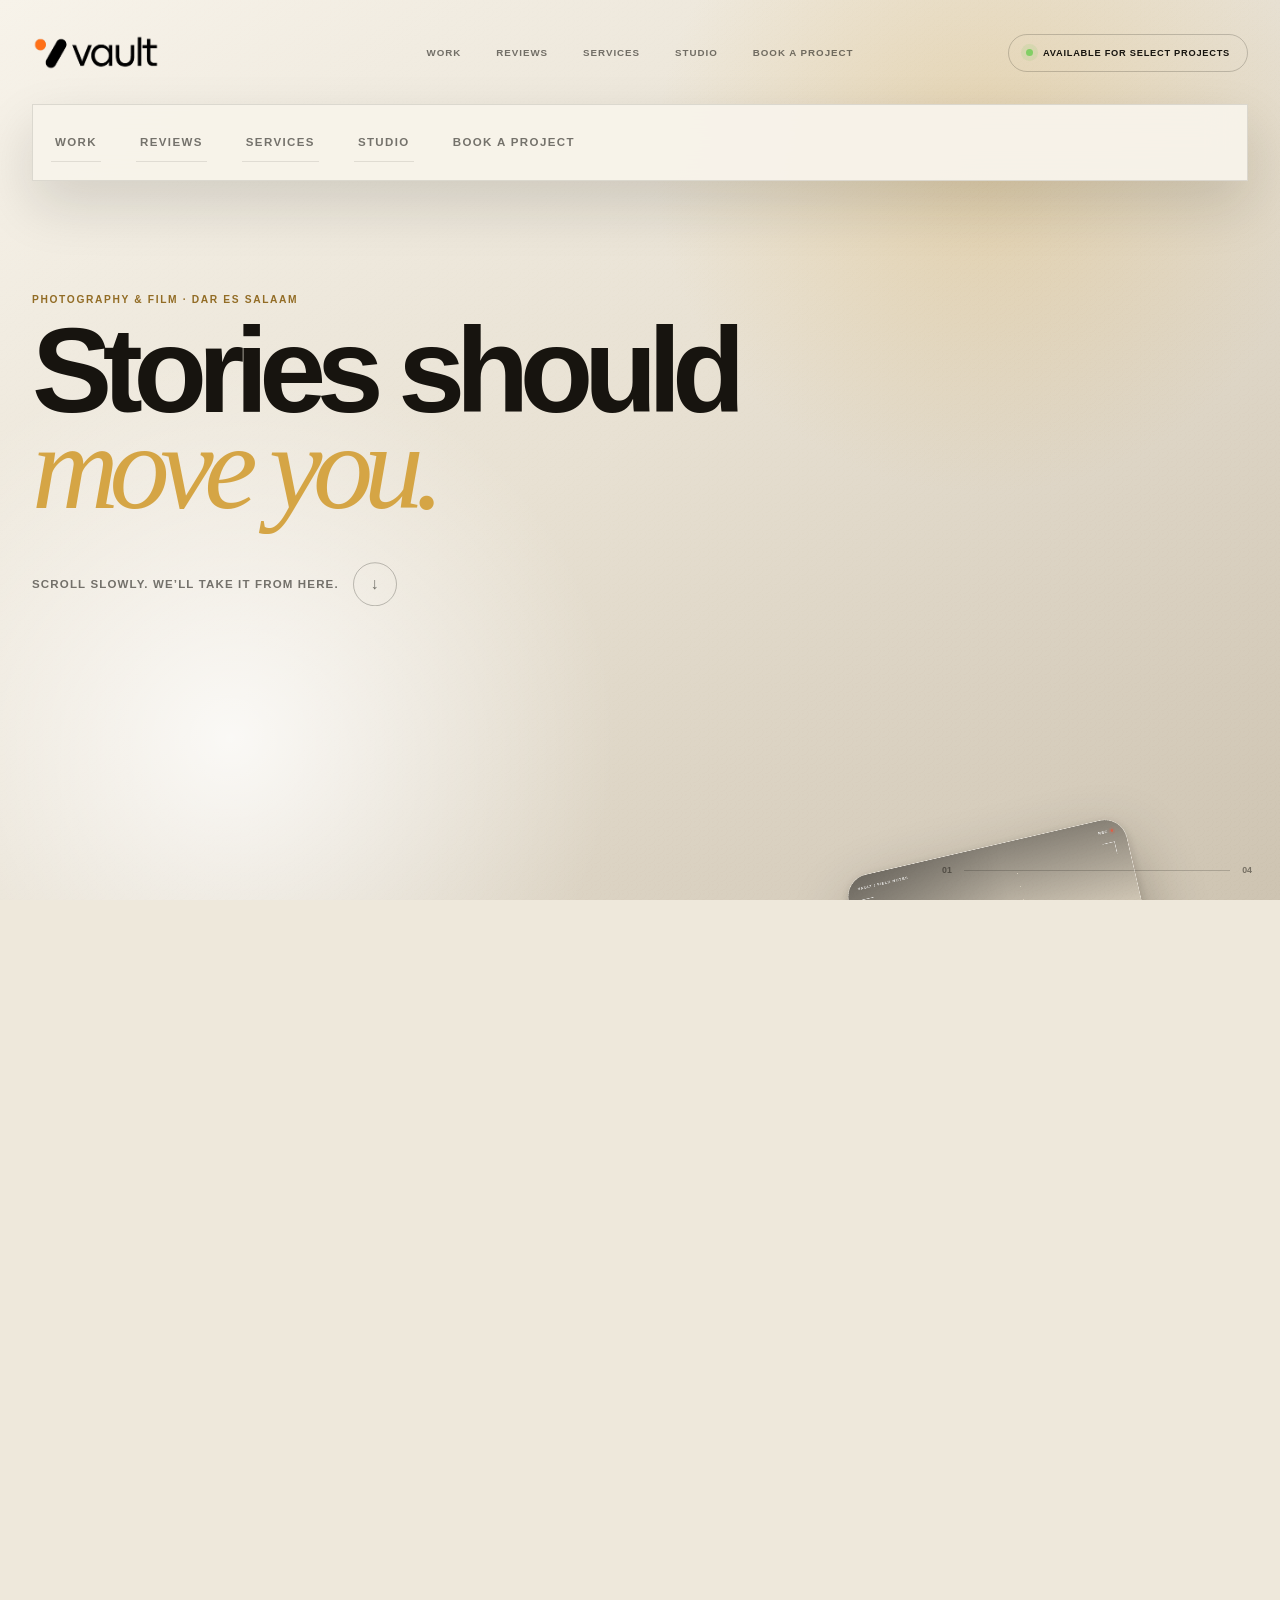
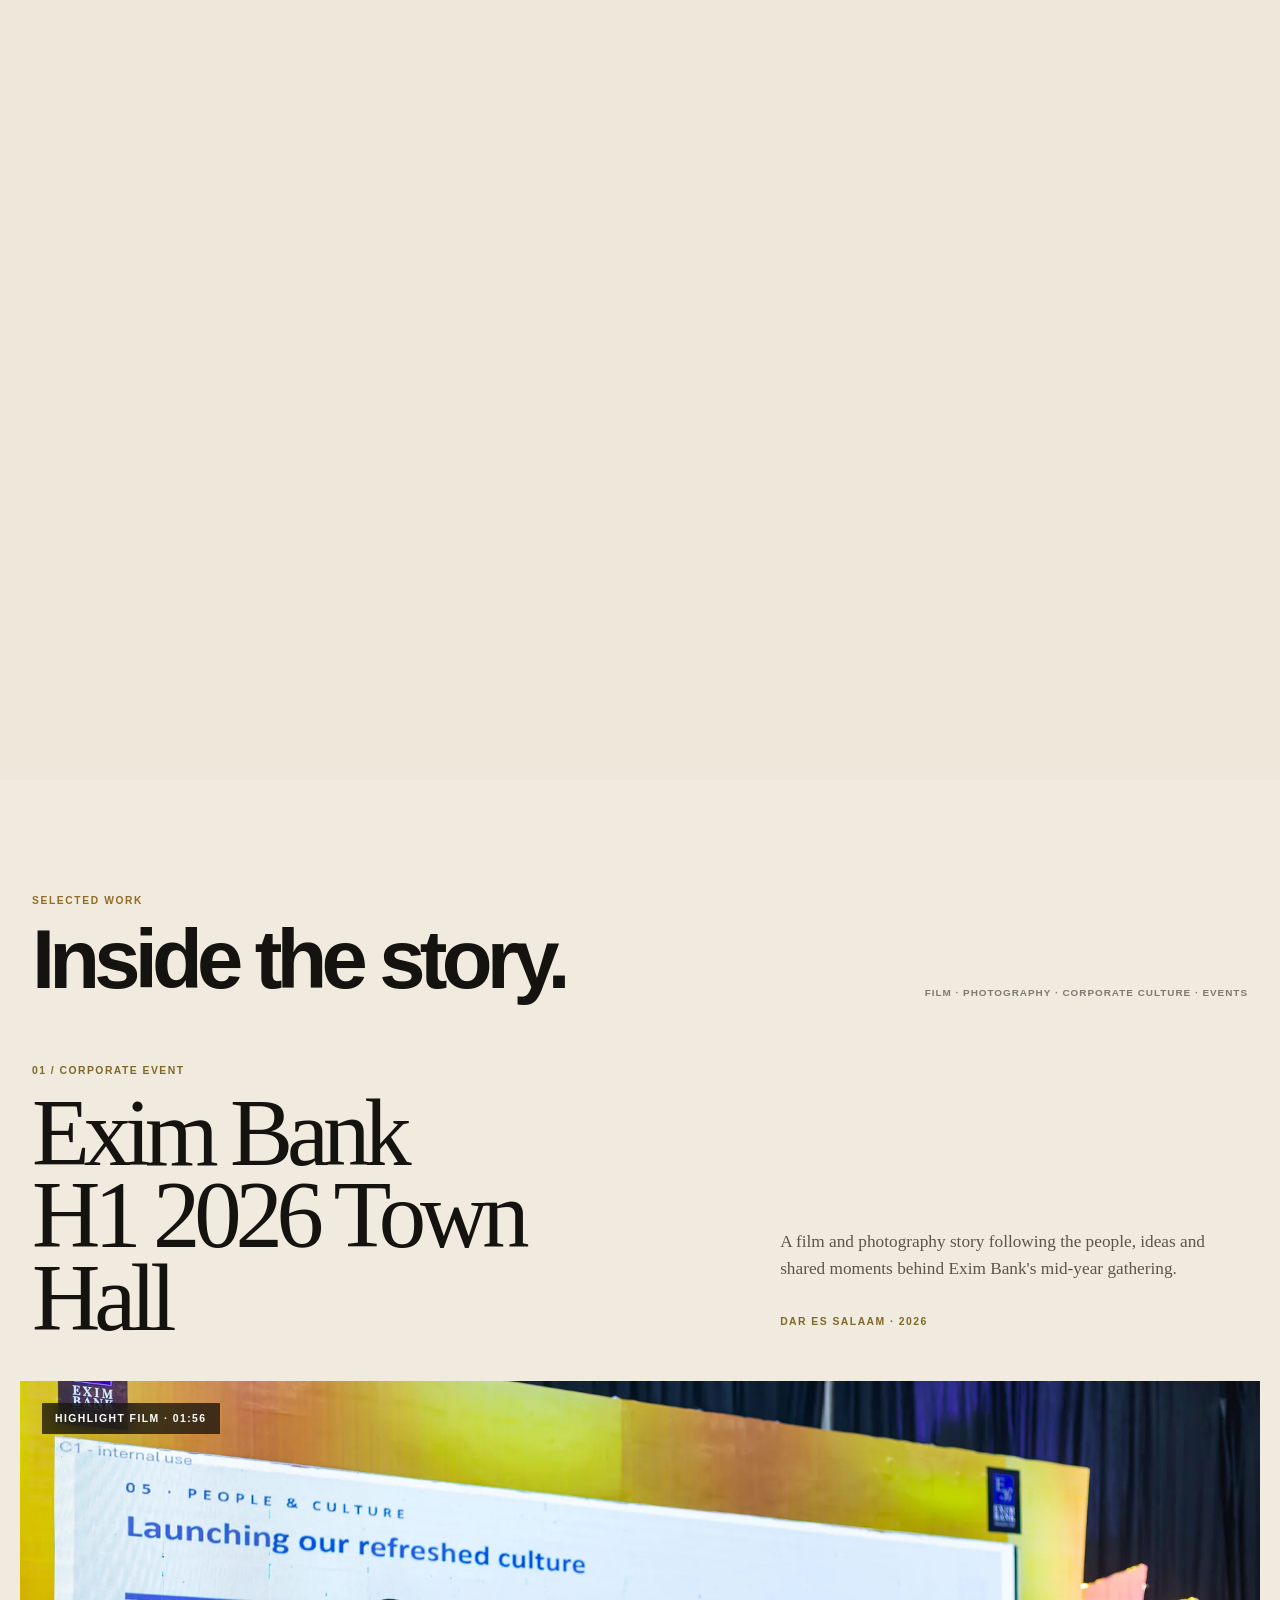
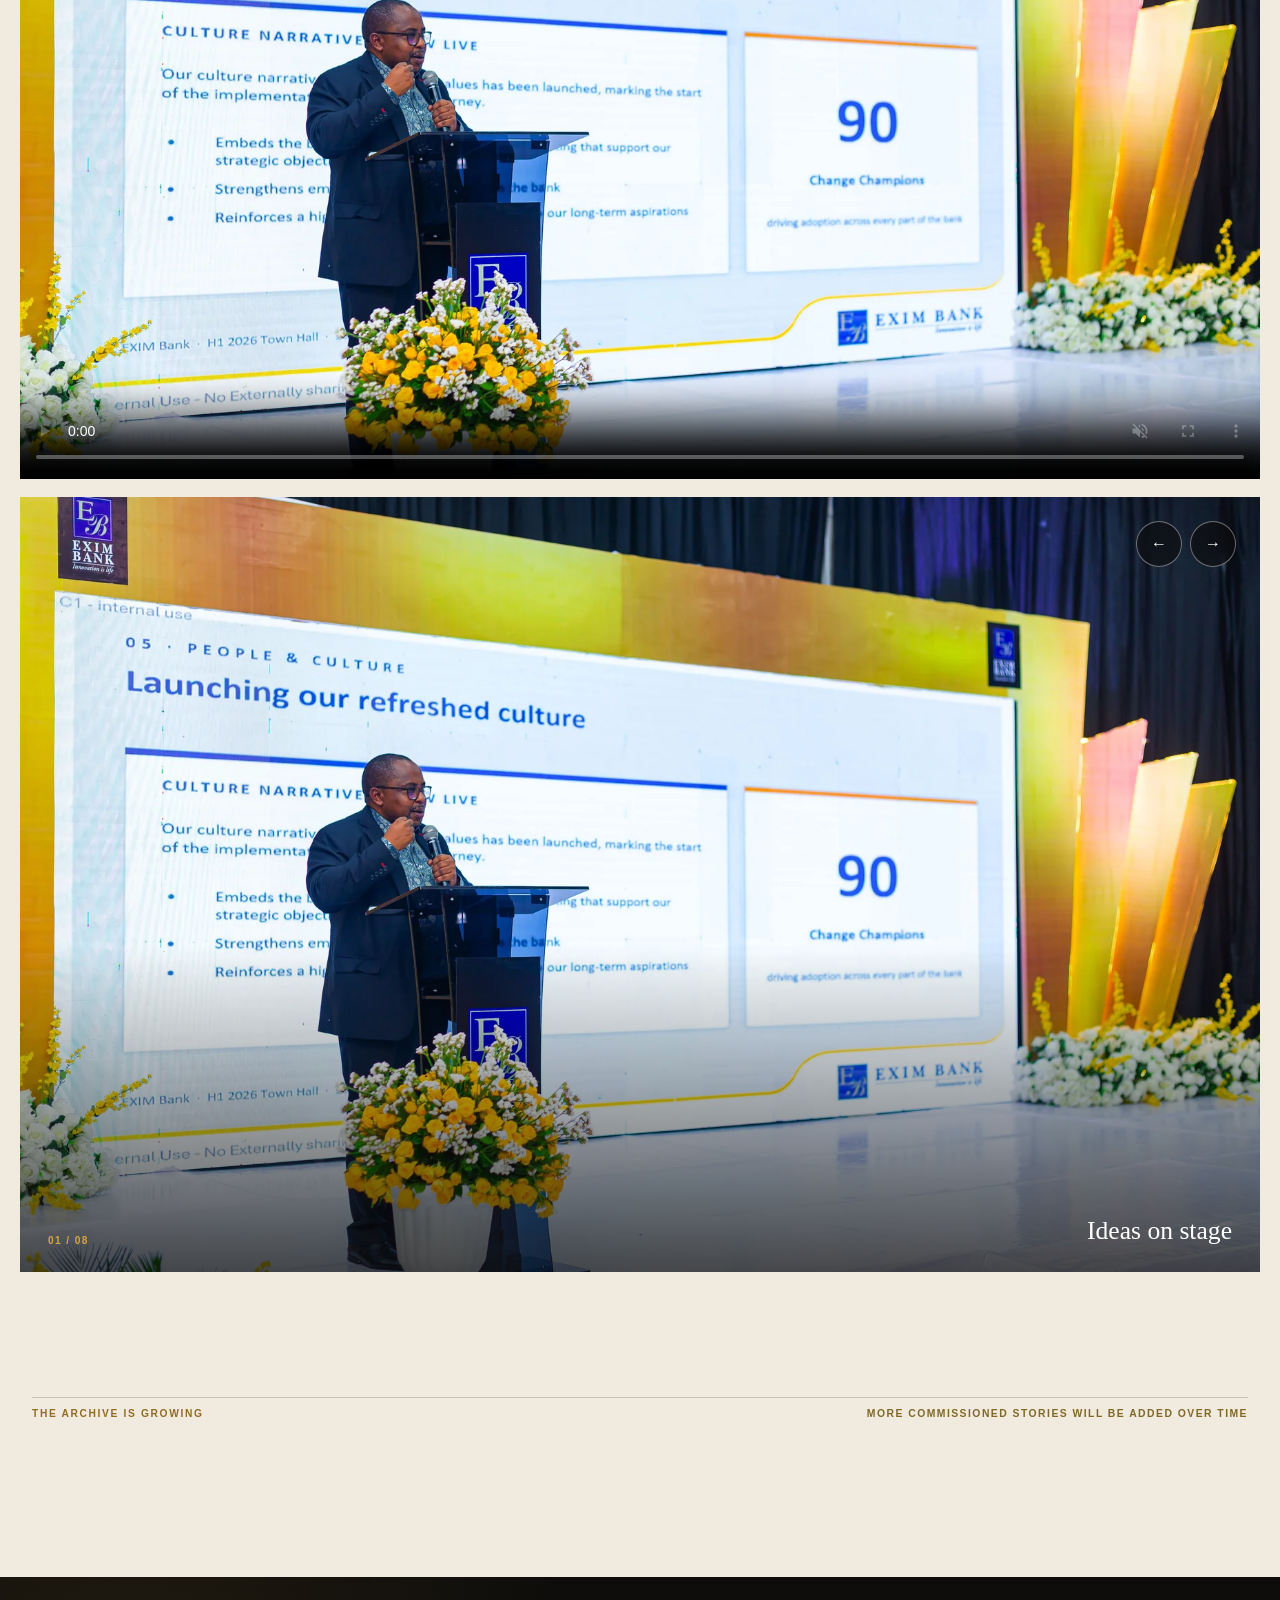
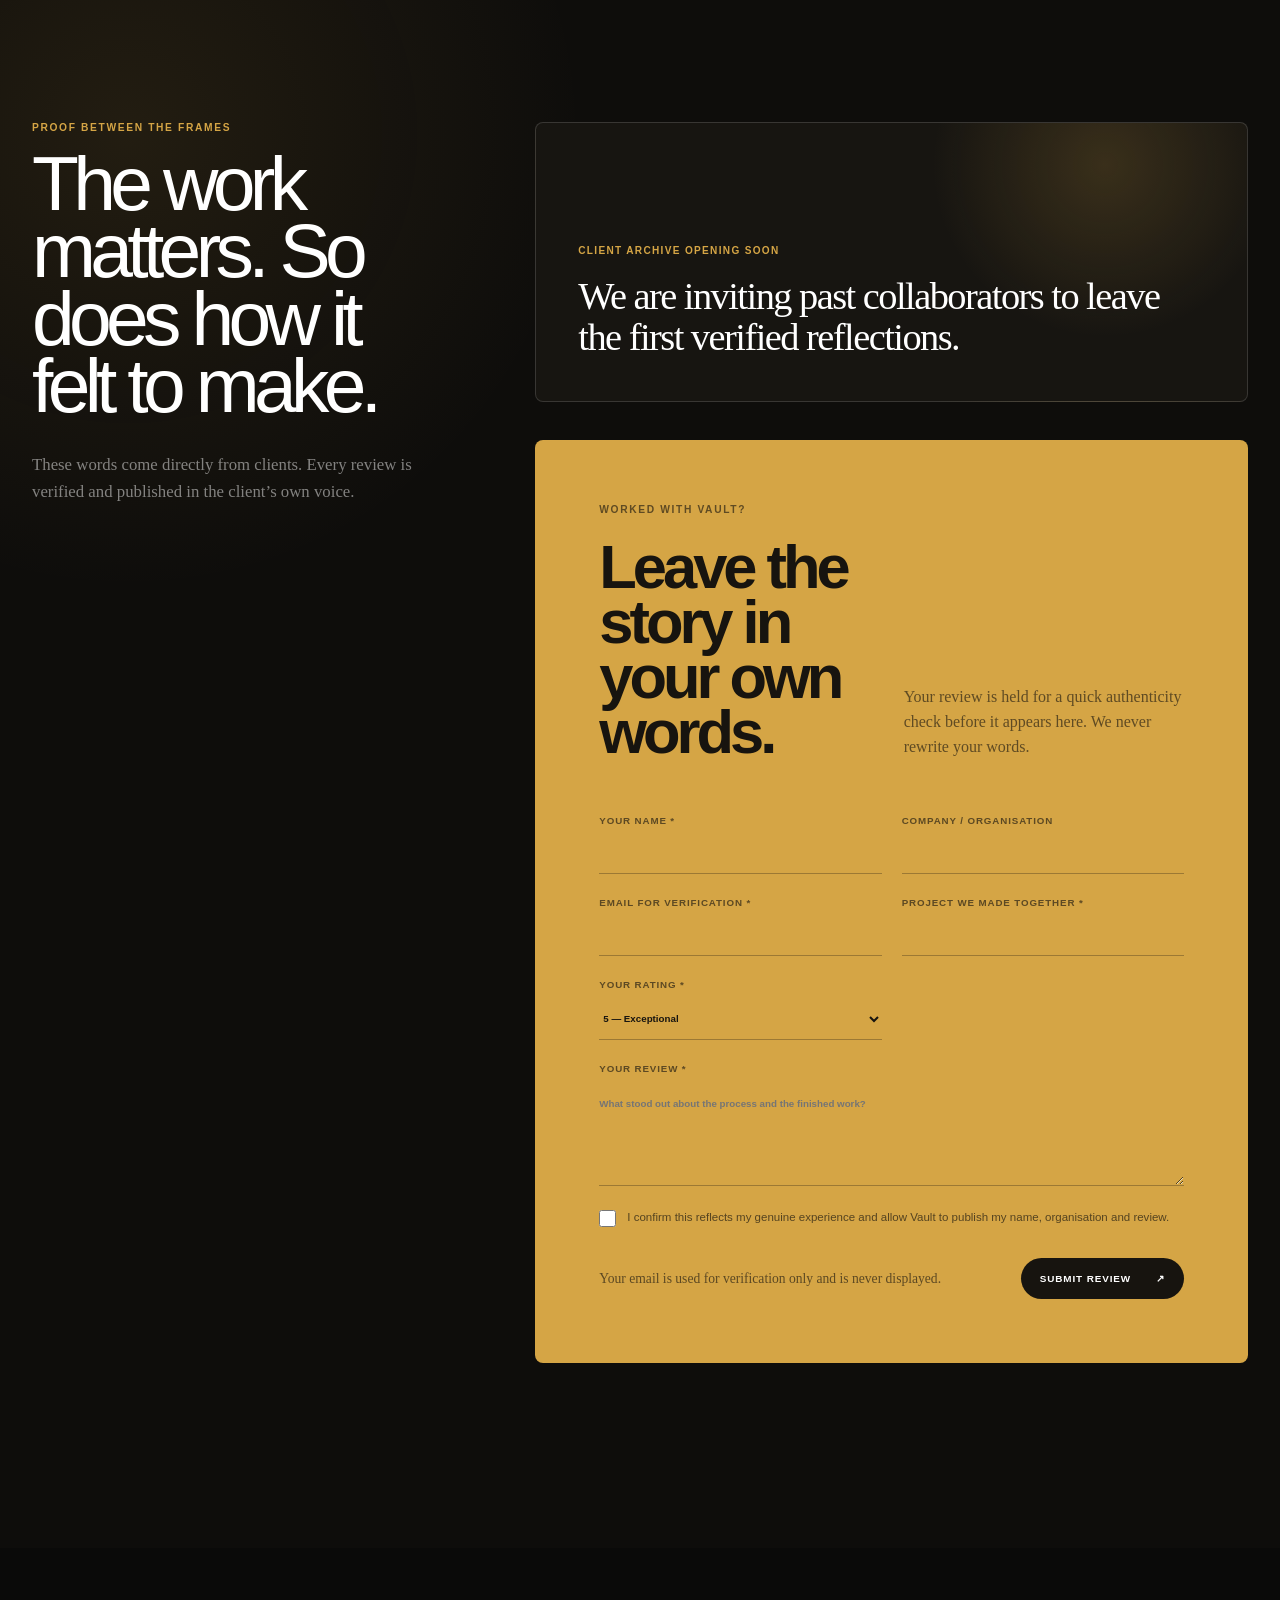
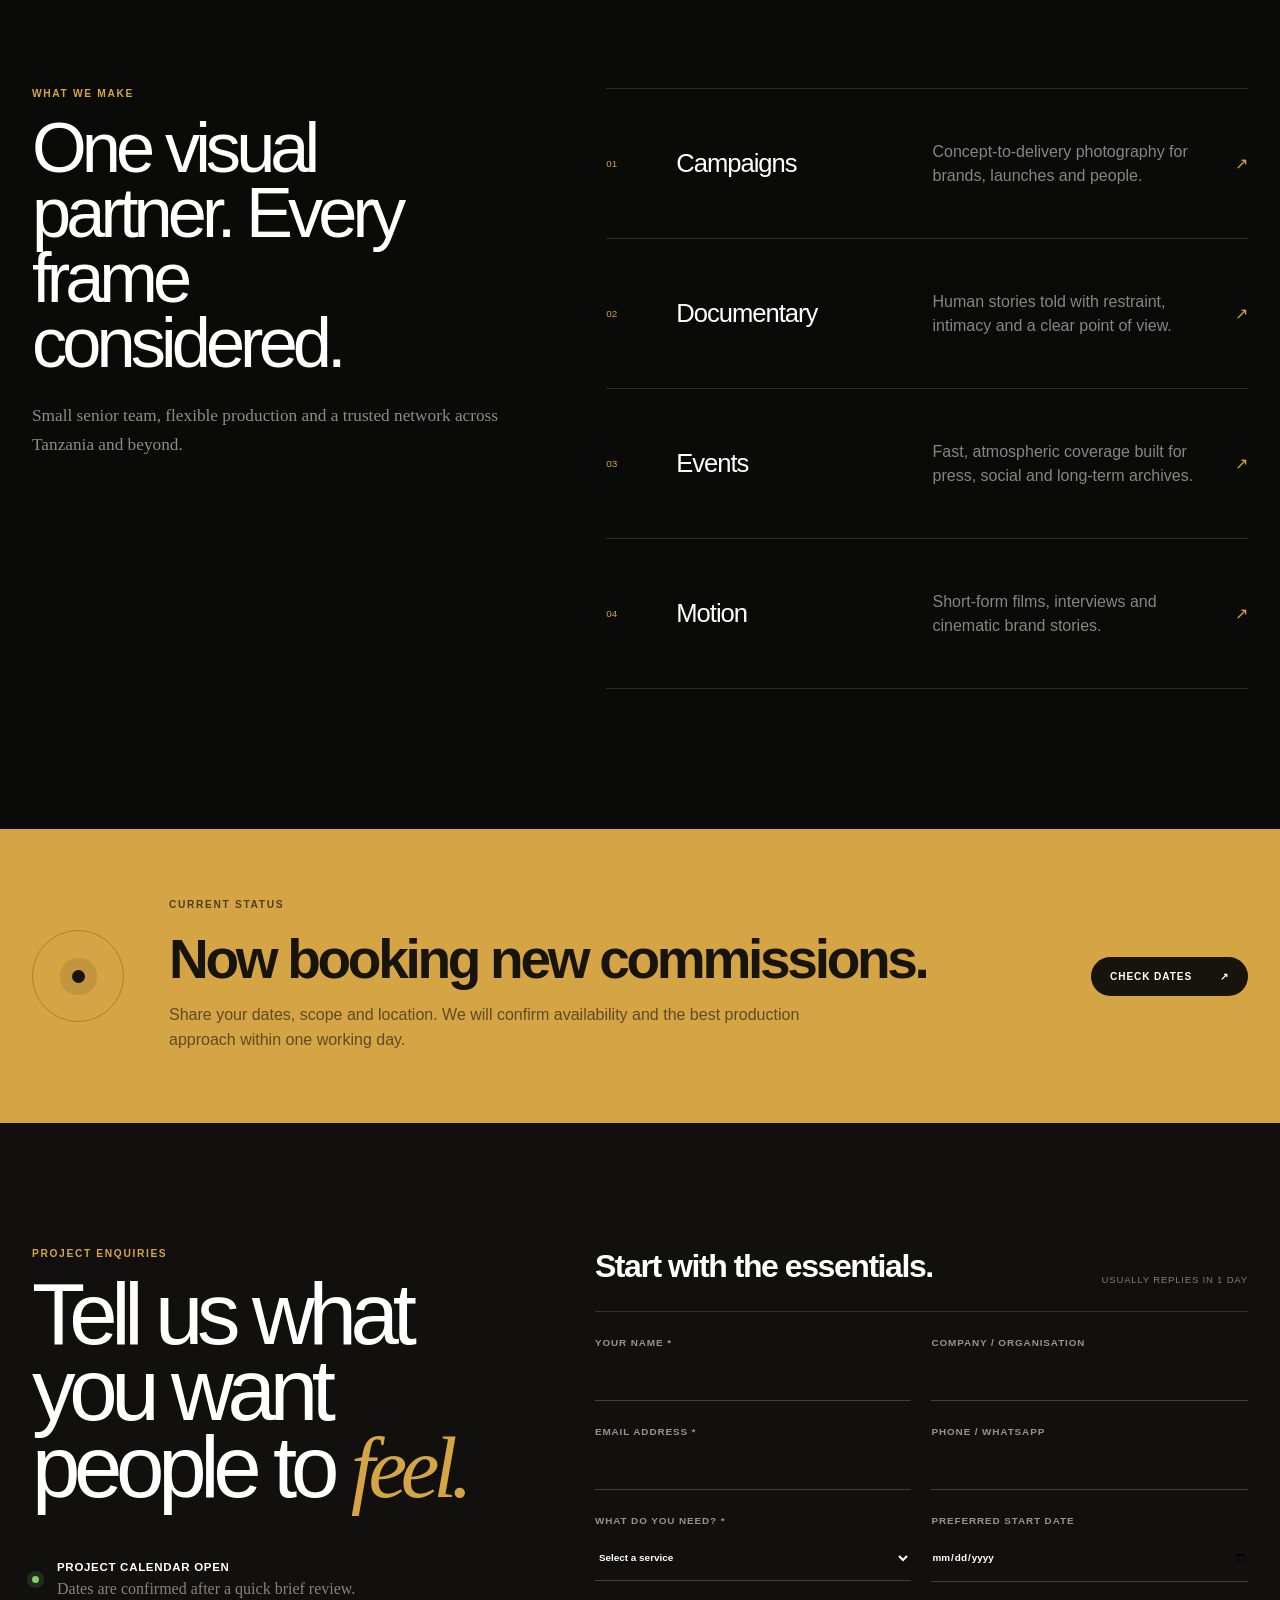
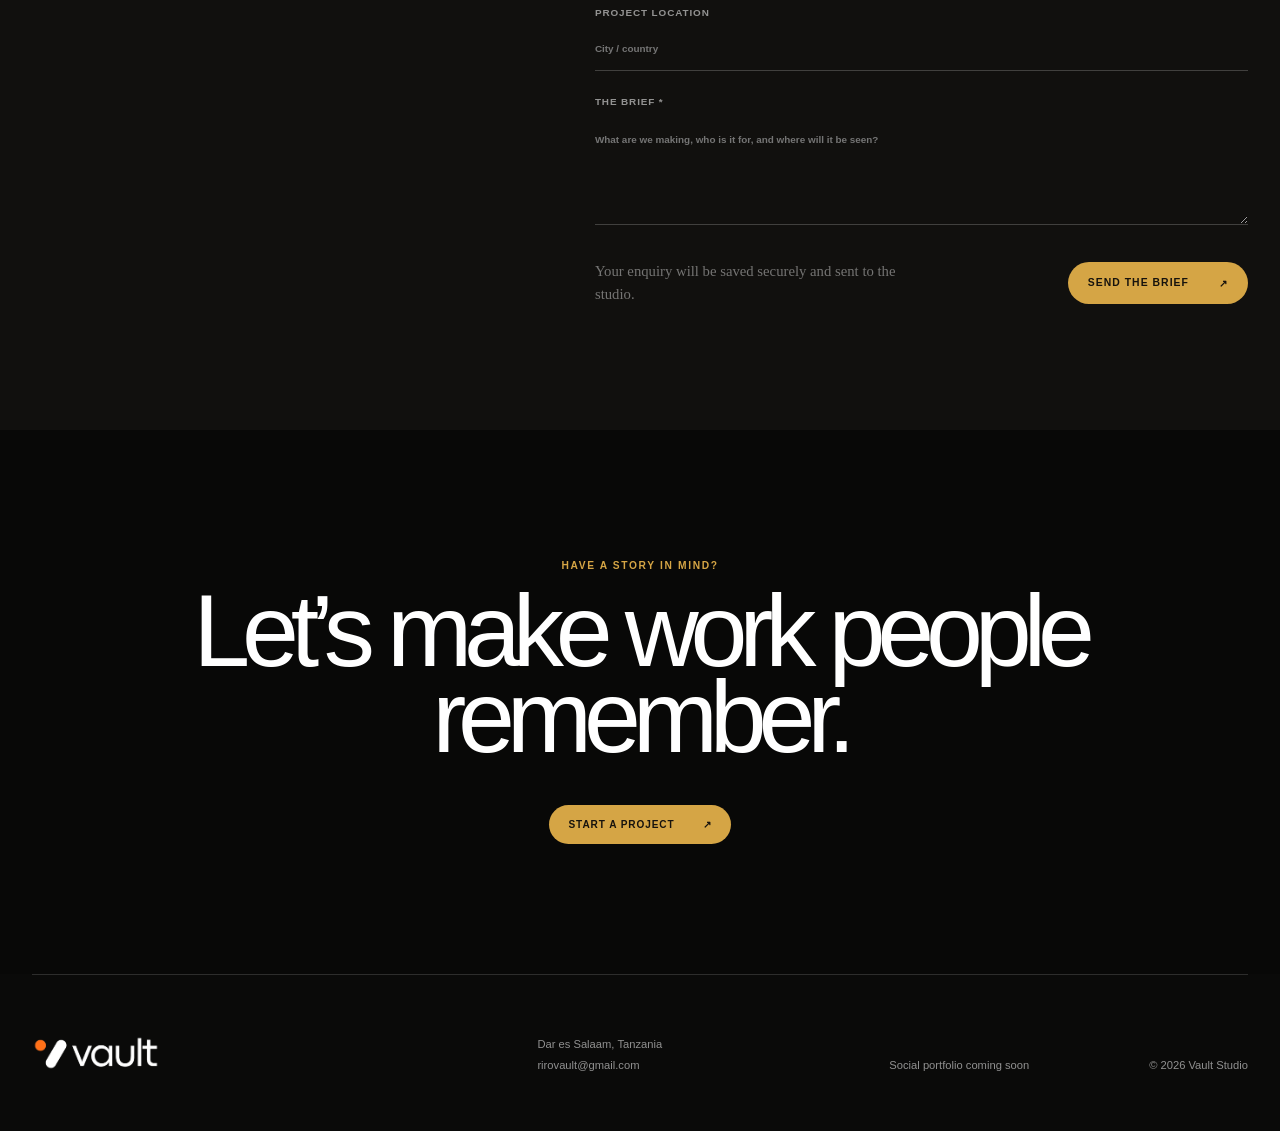
==== commit 37ea3a84: "Refresh the corrected slideshow styles" ====
--- a/vault/index.html
+++ b/vault/index.html
@@ -20,7 +20,7 @@
     <meta name="twitter:image" content="https://b13219.github.io/vault/vault-og.jpg" />
     <link rel="icon" href="./vault-mark.png" />
     <link rel="preconnect" href="https://images.unsplash.com" />
-    <link rel="stylesheet" href="./styles.css?v=20260803-slides" />
+    <link rel="stylesheet" href="./styles.css?v=20260803-slides-fix" />
     <script src="./script.js?v=20260803-slides" defer></script>
   </head>
   <body>
--- a/vault/styles.css
+++ b/vault/styles.css
@@ -192,15 +192,23 @@
 .featured-film { position: relative; width: min(1640px,calc(100% - 40px)); margin: 0 auto 18px; overflow: hidden; background: #0b0b0a; }
 .featured-film video { display: block; width: 100%; aspect-ratio: 16/9; object-fit: cover; background: #0b0b0a; }
 .featured-film-label { position: absolute; top: 22px; left: 22px; z-index: 2; padding: 10px 13px; color: white; background: rgba(10,9,7,.72); backdrop-filter: blur(10px); }
-.project-gallery { display: grid; width: min(1640px,calc(100% - 40px)); margin-inline: auto; grid-template-columns: repeat(12,minmax(0,1fr)); gap: 18px; }
-.project-gallery figure { grid-column: span 6; margin: 0; overflow: hidden; background: #d6d0c5; }
-.project-gallery .gallery-wide { grid-column: span 8; }
-.project-gallery .gallery-portrait { grid-column: span 4; }
-.project-gallery .gallery-full { grid-column: 1/-1; }
-.project-gallery img { display: block; width: 100%; height: 100%; min-height: 360px; object-fit: cover; transition: transform .9s cubic-bezier(.2,.75,.2,1); }
-.project-gallery .gallery-portrait img { aspect-ratio: 2/3; }
-.project-gallery .gallery-wide img, .project-gallery .gallery-full img { aspect-ratio: 3/2; }
-.project-gallery figure:hover img { transform: scale(1.025); }
+.project-gallery { width: min(1640px,calc(100% - 40px)); margin-inline: auto; outline: none; }
+.gallery-viewport { position: relative; width: 100%; aspect-ratio: 16/10; overflow: hidden; background: #171511; }
+.gallery-viewport figure, .gallery-viewport img, .gallery-shade { position: absolute; inset: 0; width: 100%; height: 100%; }
+.gallery-viewport figure { margin: 0; opacity: 0; transform: scale(1.025); transition: opacity .7s ease, transform 1.1s cubic-bezier(.2,.75,.2,1); }
+.gallery-viewport figure.is-active { z-index: 1; opacity: 1; transform: scale(1); }
+.gallery-viewport img { display: block; object-fit: cover; }
+.gallery-shade { z-index: 2; pointer-events: none; background: linear-gradient(180deg,transparent 58%,rgba(7,6,5,.72)); }
+.gallery-caption { position: absolute; right: 28px; bottom: 26px; left: 28px; z-index: 3; display: flex; align-items: end; justify-content: space-between; gap: 24px; color: white; }
+.gallery-caption span { color: var(--gold); font-size: .63rem; font-weight: 800; letter-spacing: .14em; }
+.gallery-caption p { margin: 0; font-family: Georgia,serif; font-size: clamp(1.2rem,2vw,2rem); }
+.gallery-arrows { position: absolute; top: 24px; right: 24px; z-index: 4; display: flex; gap: 8px; }
+.gallery-arrows button { display: grid; width: 46px; height: 46px; padding: 0; place-items: center; color: white; background: rgba(10,9,7,.52); border: 1px solid rgba(255,255,255,.4); border-radius: 50%; cursor: pointer; backdrop-filter: blur(10px); transition: color .18s ease,background .18s ease; }
+.gallery-arrows button:hover, .gallery-arrows button:focus-visible { color: #17130d; background: var(--gold); border-color: var(--gold); }
+.gallery-dots { display: grid; grid-template-columns: repeat(8,1fr); gap: 7px; padding-top: 13px; }
+.gallery-dots button { height: 3px; padding: 0; border: 0; background: rgba(21,19,15,.2); cursor: pointer; transition: background .18s ease; }
+.gallery-dots button.is-active { background: var(--gold); }
+.project-gallery:focus-visible { box-shadow: 0 0 0 2px var(--gold); }
 .archive-label { display: flex; align-items: center; justify-content: space-between; margin-bottom: 28px; padding-top: 10px; border-top: 1px solid rgba(21,19,15,.18); }
 .archive-label p { margin: 0; }
 .work-rail { display: grid; width: min(1380px, calc(100% - 64px)); grid-template-columns: repeat(3, 1fr); gap: 14px; margin-inline: auto; }
@@ -219,7 +227,6 @@
 @media (max-width: 900px) {
   .featured-project-intro { grid-template-columns: 1fr; gap: 30px; }
   .featured-project-copy { max-width: 620px; }
-  .project-gallery .gallery-wide, .project-gallery .gallery-portrait { grid-column: span 6; }
 }
 
 @media (max-width: 620px) {
@@ -227,9 +234,10 @@
   .featured-project-intro h3 { font-size: clamp(3rem,15vw,5.2rem); }
   .featured-film, .project-gallery { width: calc(100% - 20px); }
   .featured-film-label { top: 10px; left: 10px; }
-  .project-gallery { gap: 10px; }
-  .project-gallery .gallery-wide, .project-gallery .gallery-portrait, .project-gallery .gallery-full { grid-column: 1/-1; }
-  .project-gallery img { min-height: 0; }
+  .gallery-viewport { aspect-ratio: 4/5; }
+  .gallery-caption { right: 16px; bottom: 17px; left: 16px; }
+  .gallery-arrows { top: 12px; right: 12px; }
+  .gallery-arrows button { width: 40px; height: 40px; }
   .archive-label { align-items: flex-start; gap: 18px; }
   .archive-label > span { max-width: 150px; text-align: right; }
 }
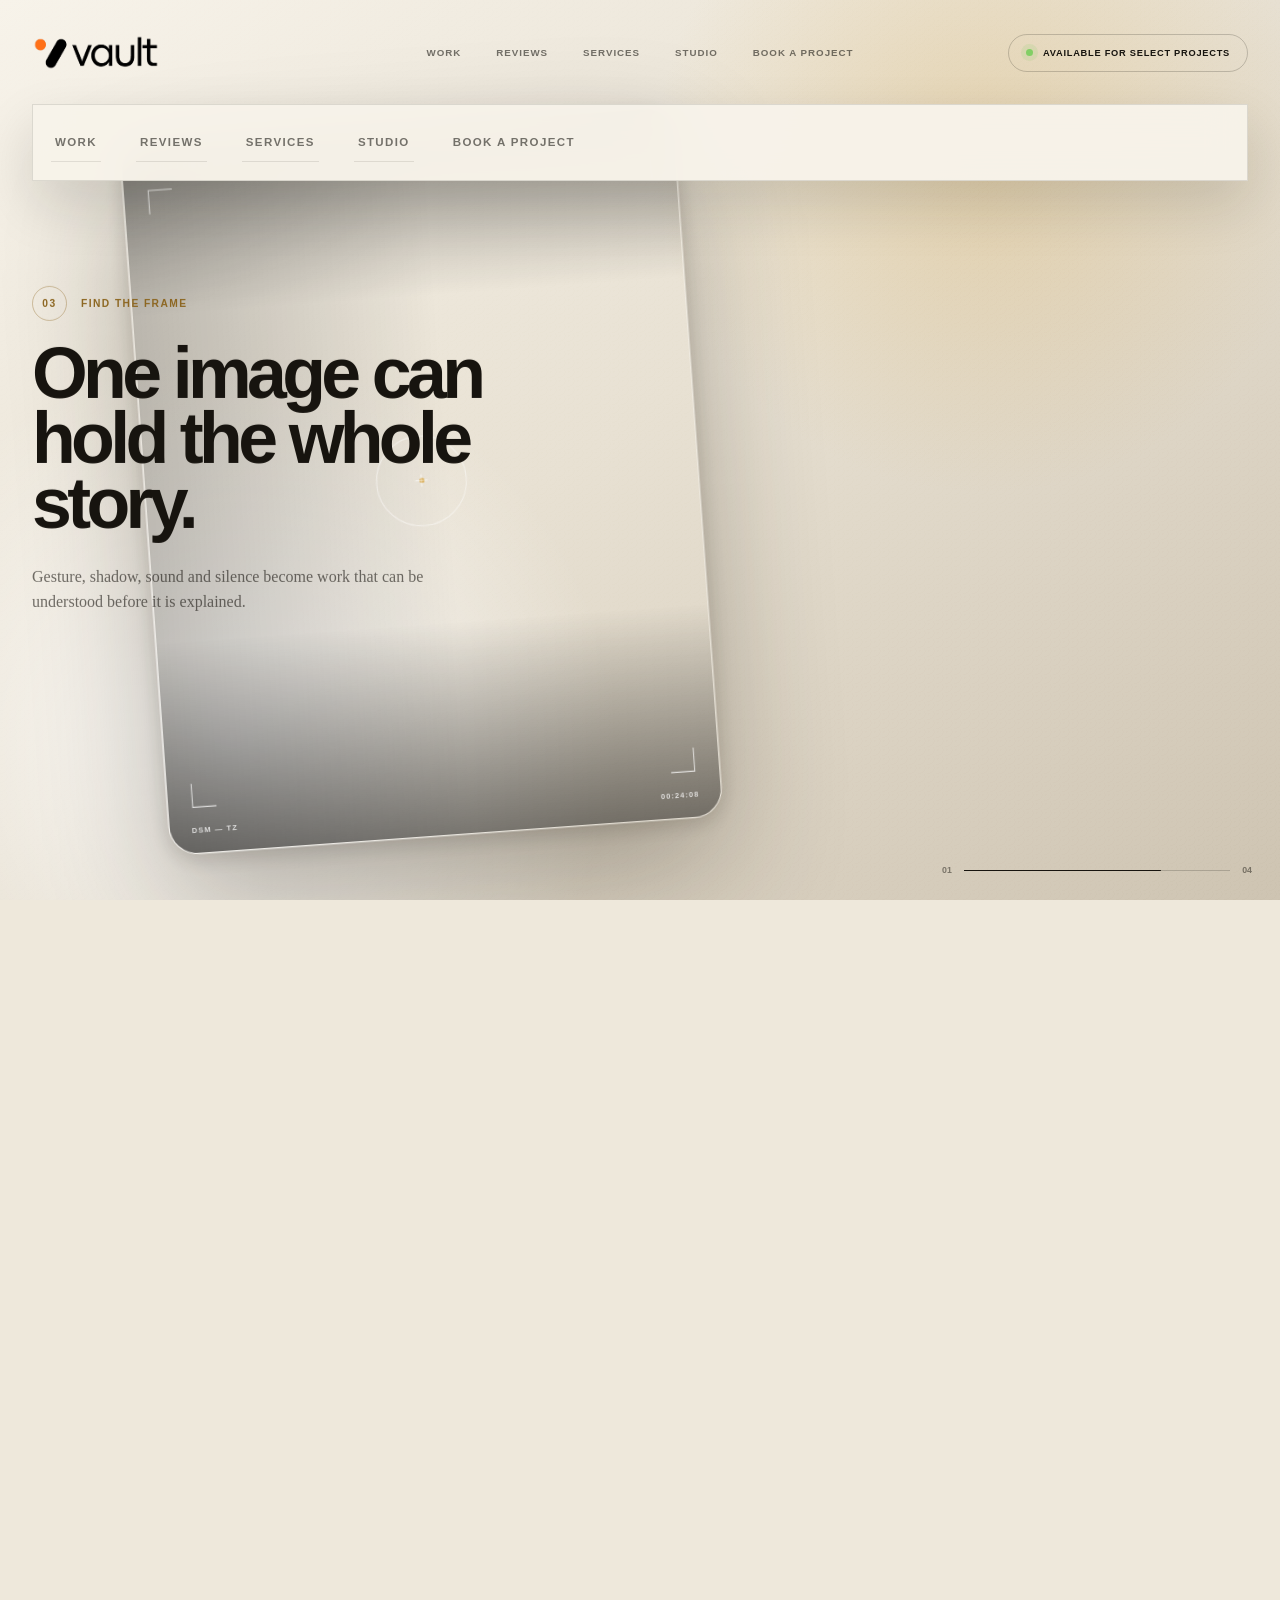
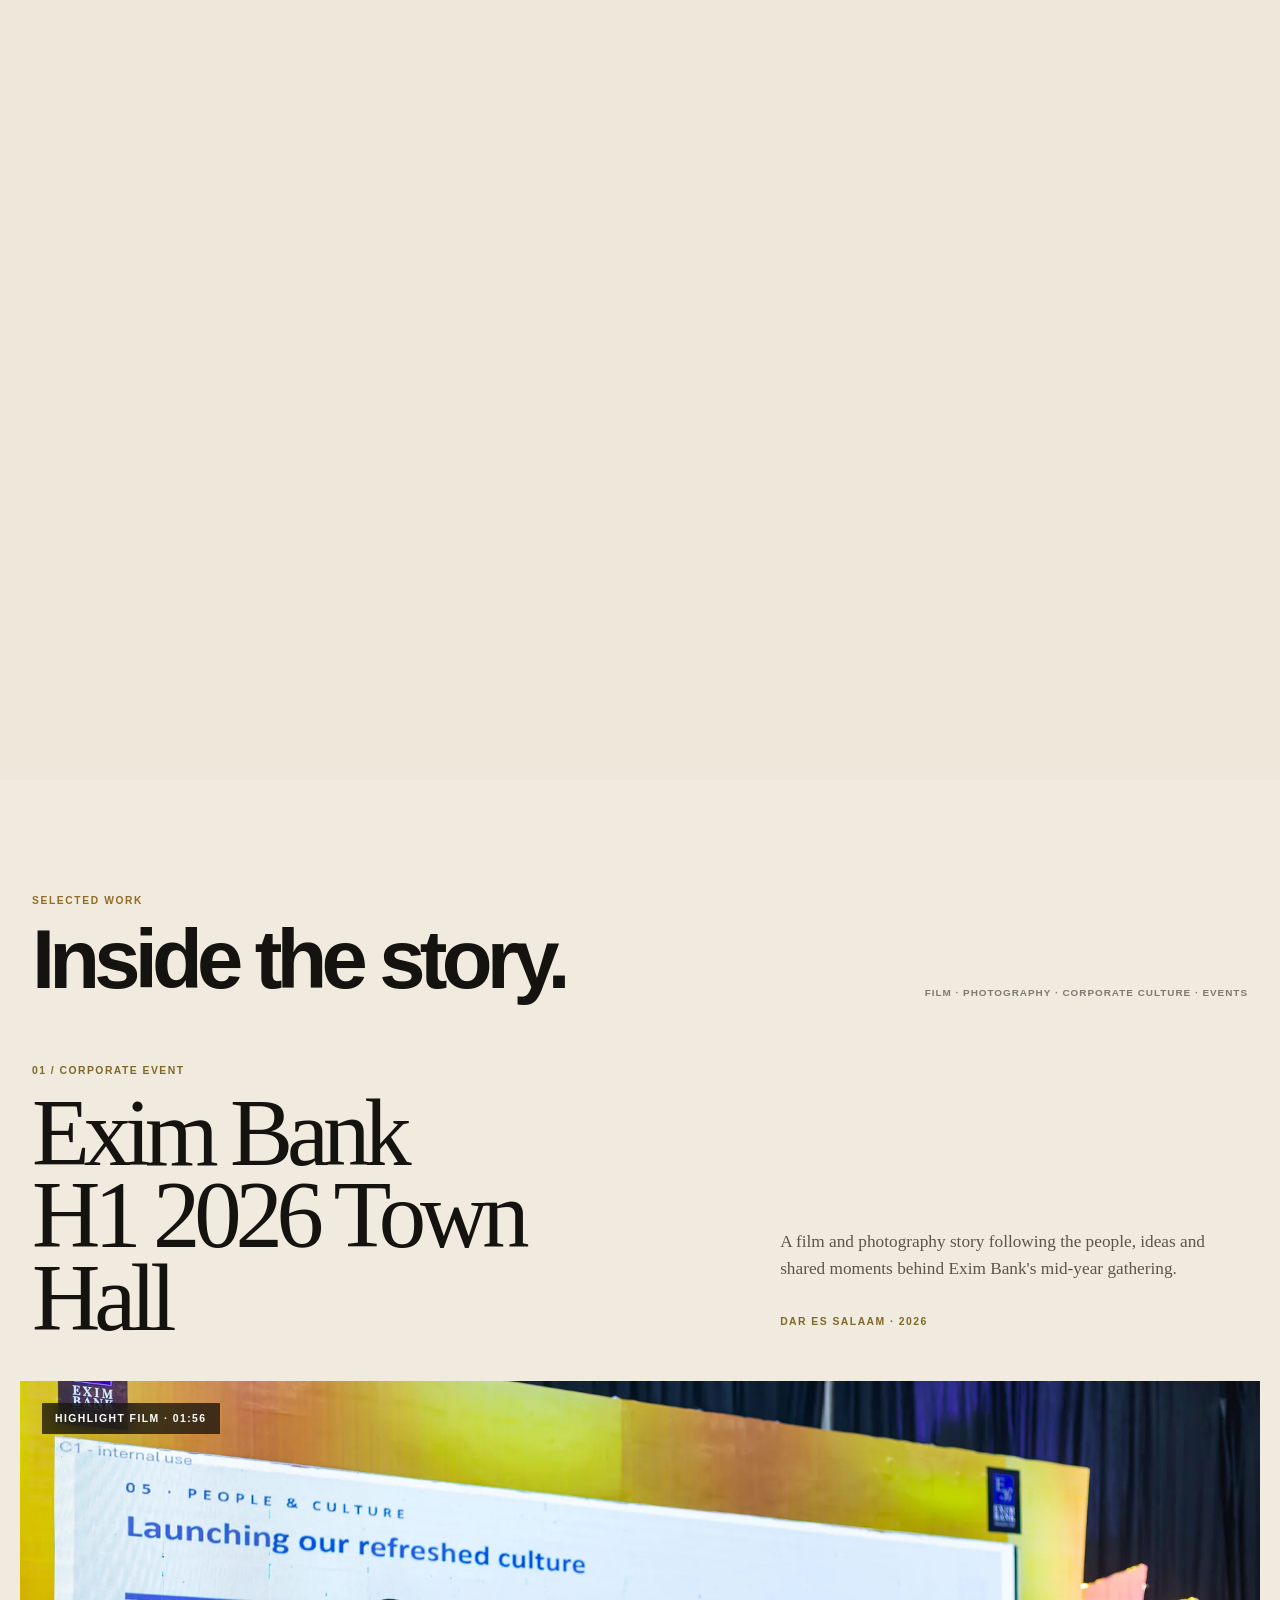
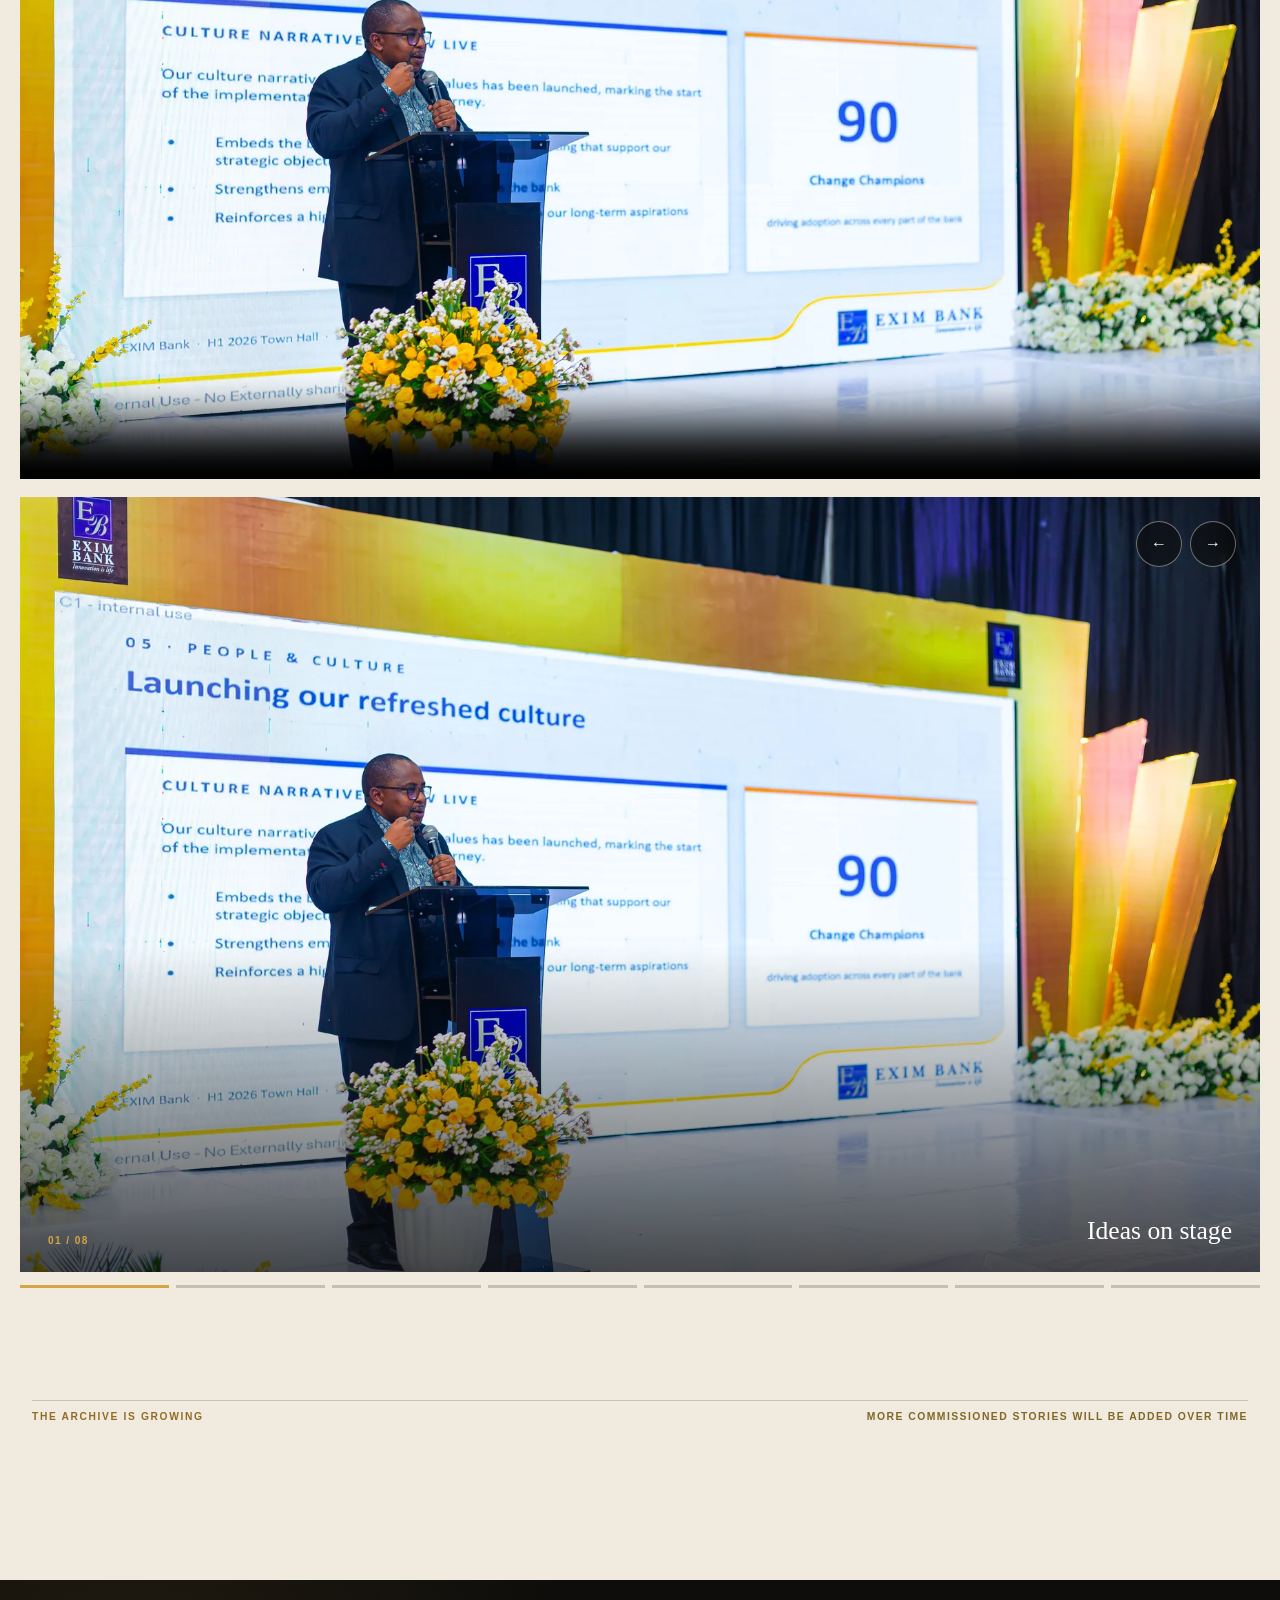
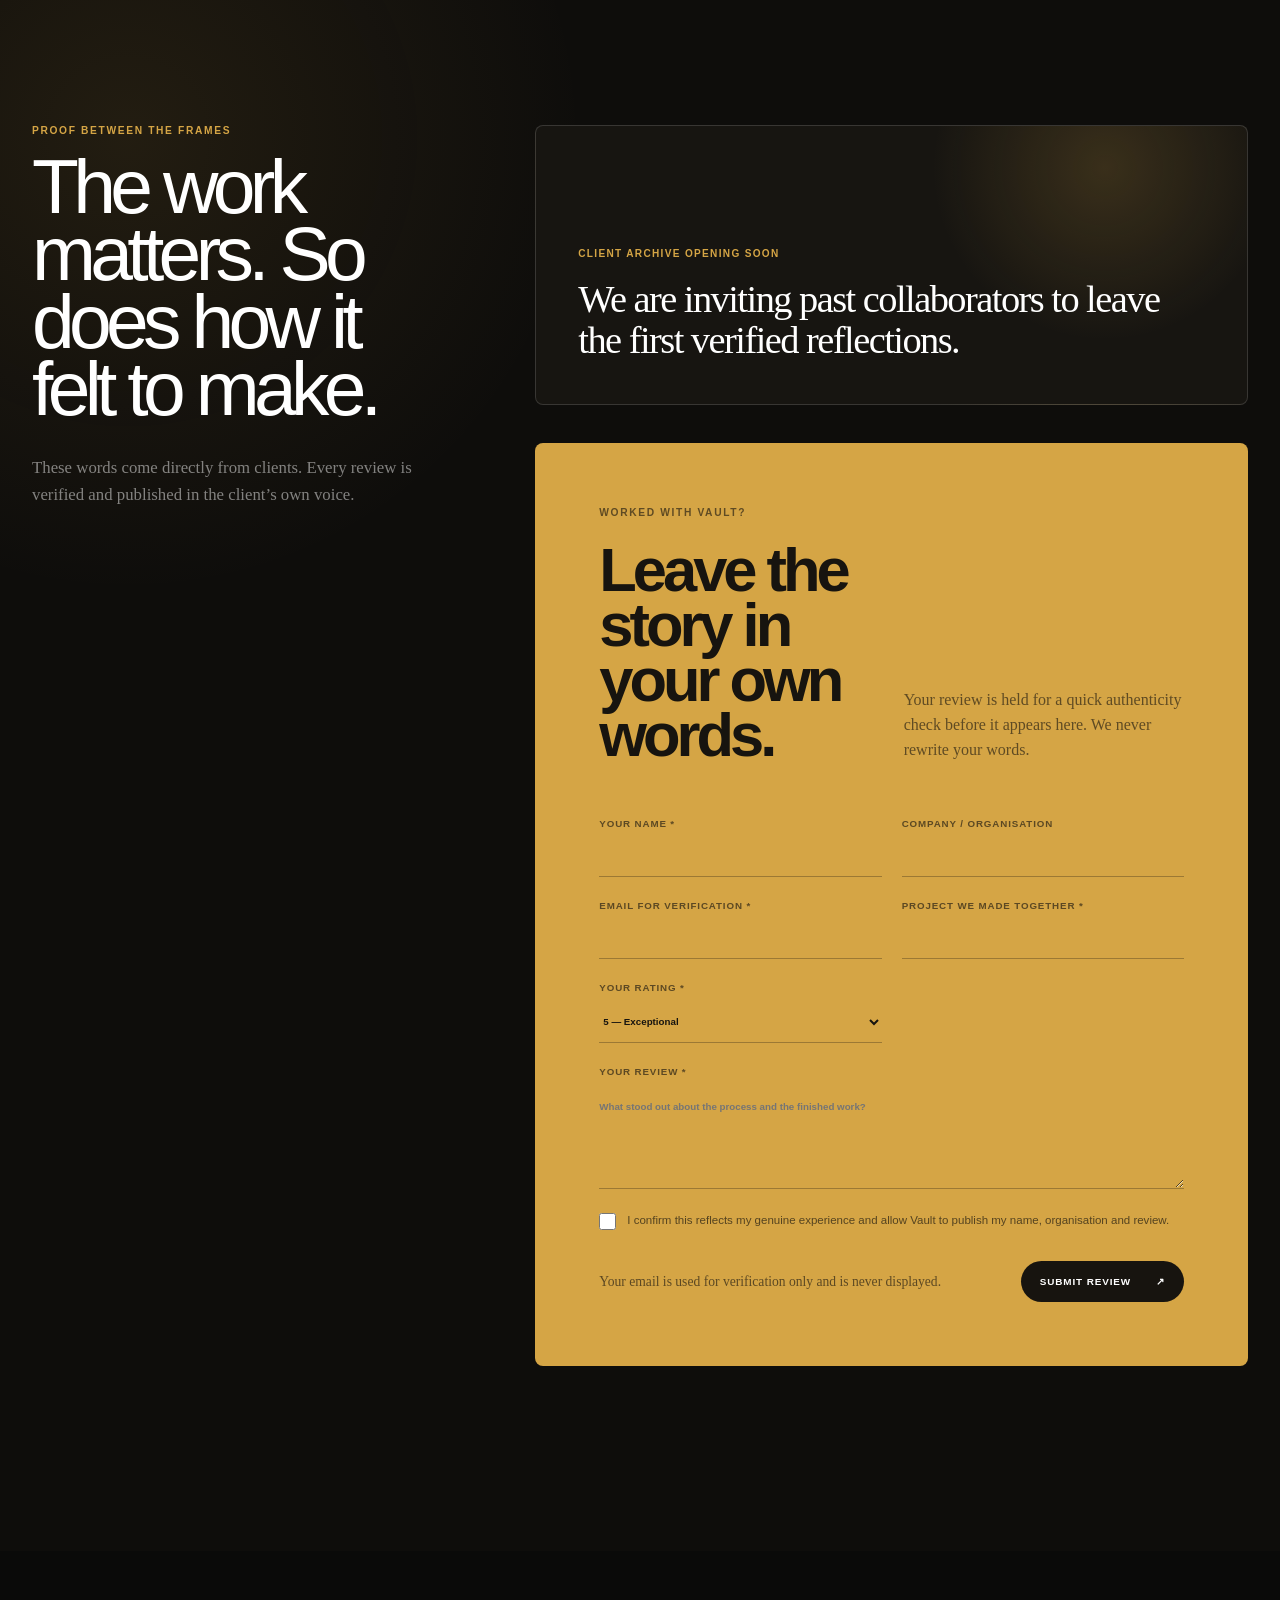
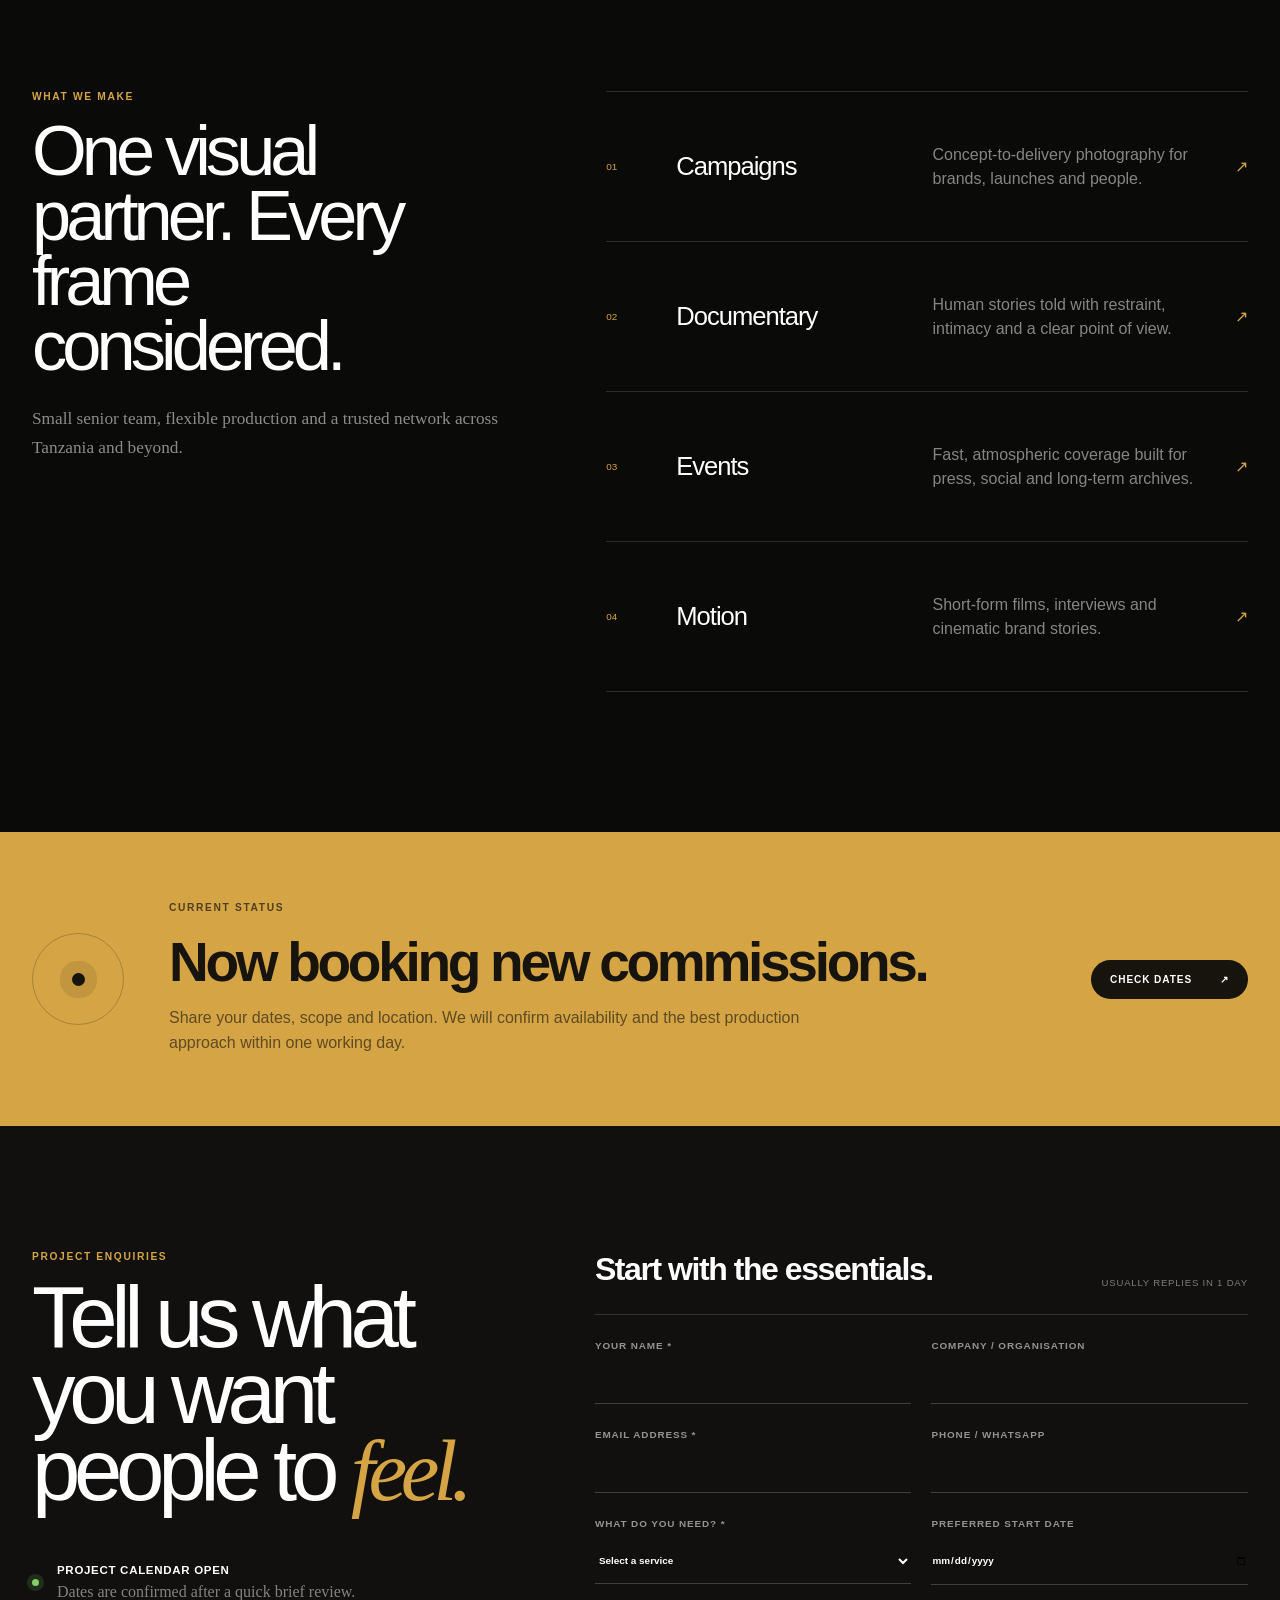
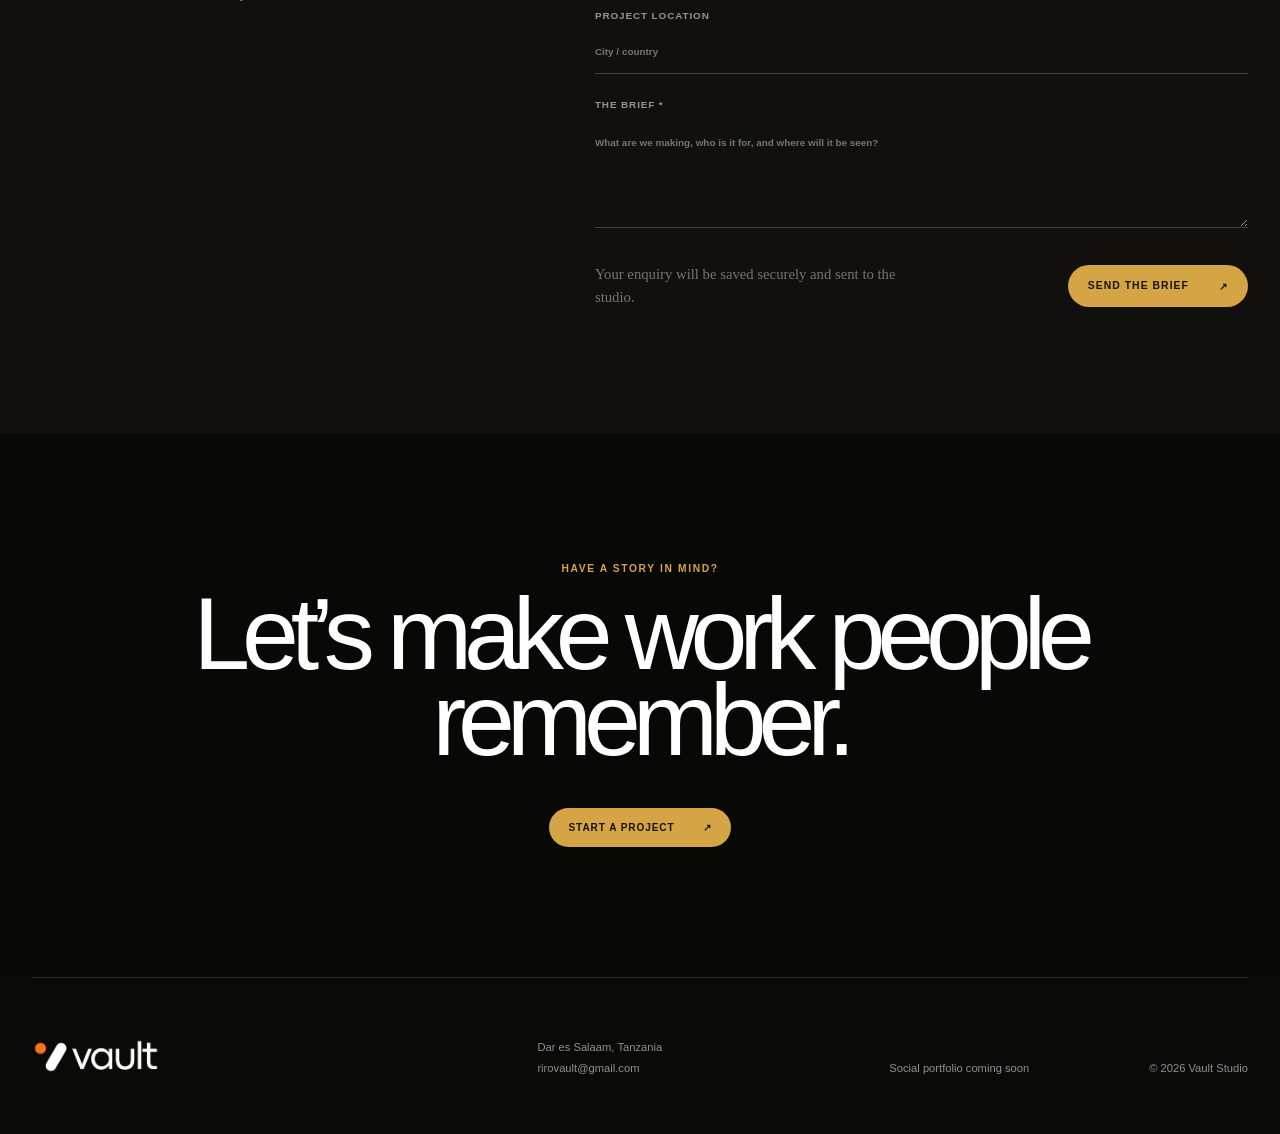
==== commit 7e7a93ba: "Load the repaired carousel script" ====
--- a/vault/index.html
+++ b/vault/index.html
@@ -21,7 +21,7 @@
     <link rel="icon" href="./vault-mark.png" />
     <link rel="preconnect" href="https://images.unsplash.com" />
     <link rel="stylesheet" href="./styles.css?v=20260803-slides-fix" />
-    <script src="./script.js?v=20260803-slides" defer></script>
+    <script src="./script.js?v=20260803-slides-fix-2" defer></script>
   </head>
   <body>
     <main>
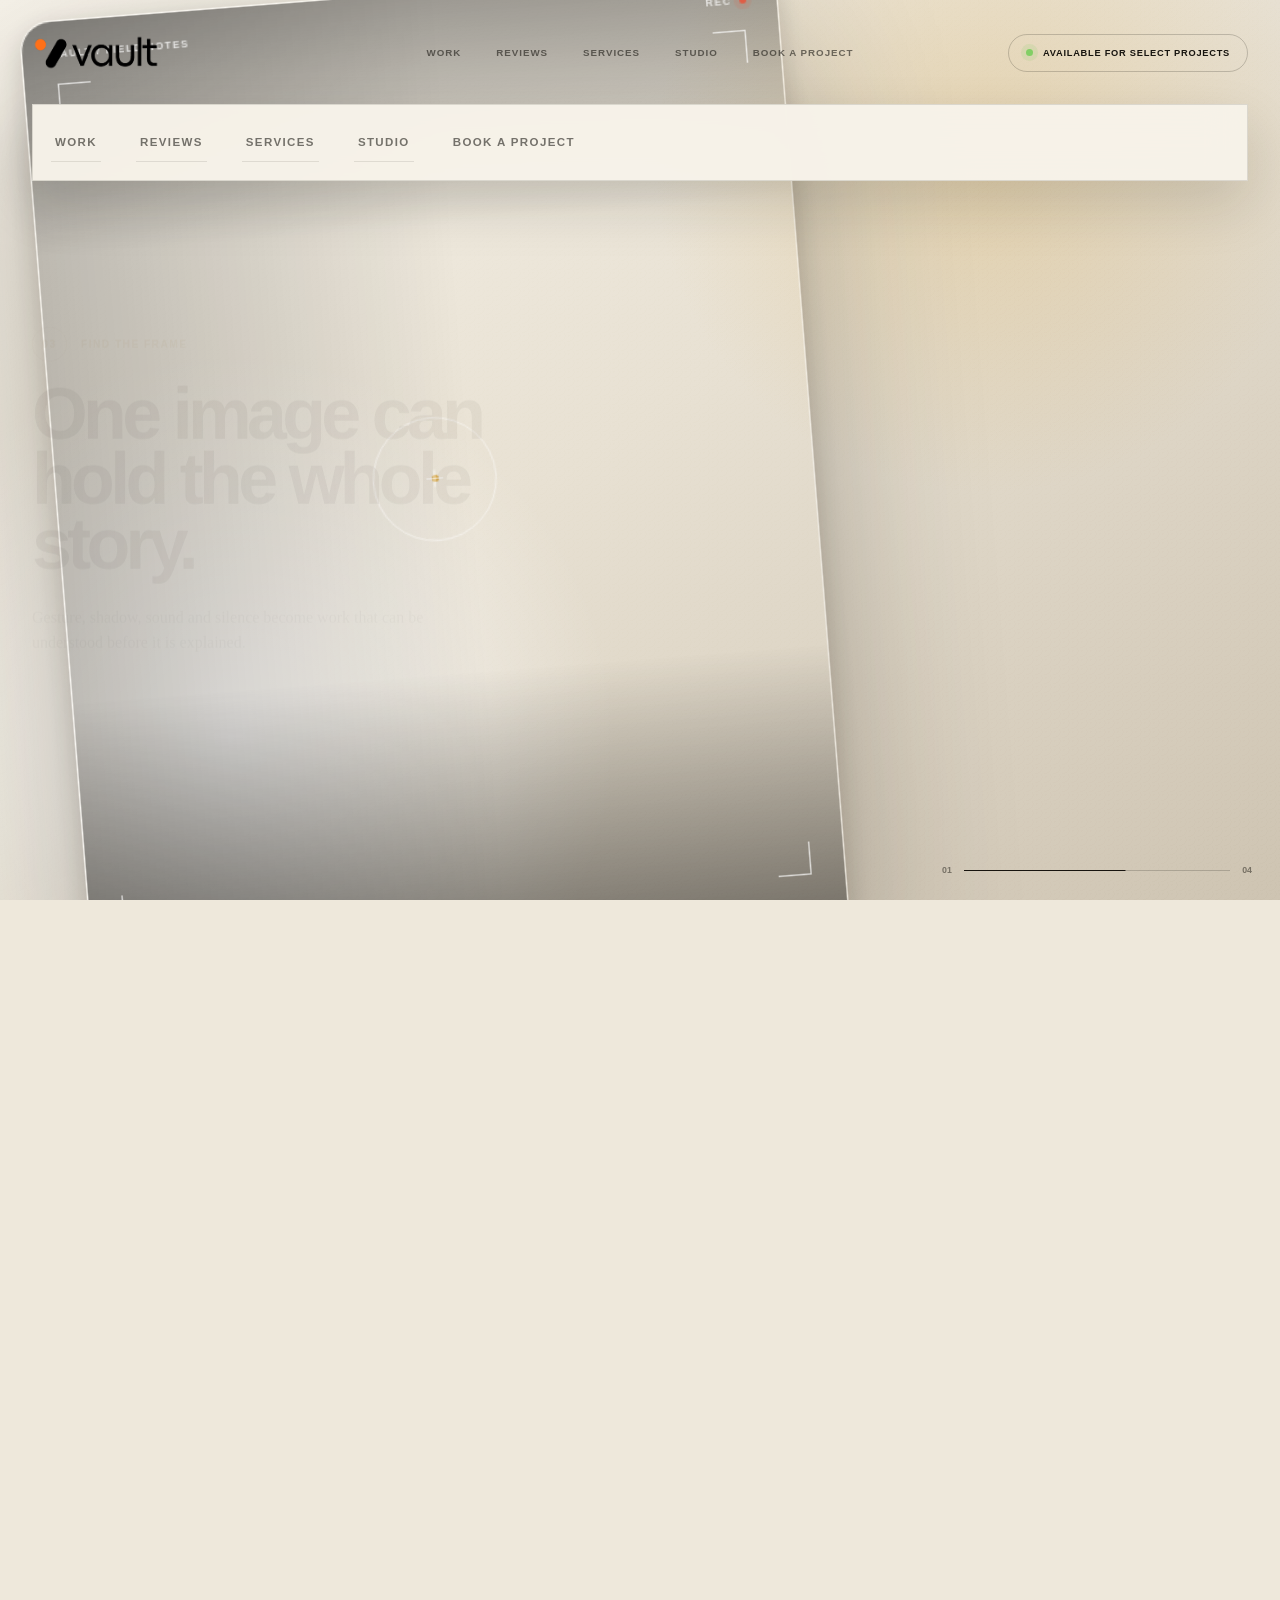
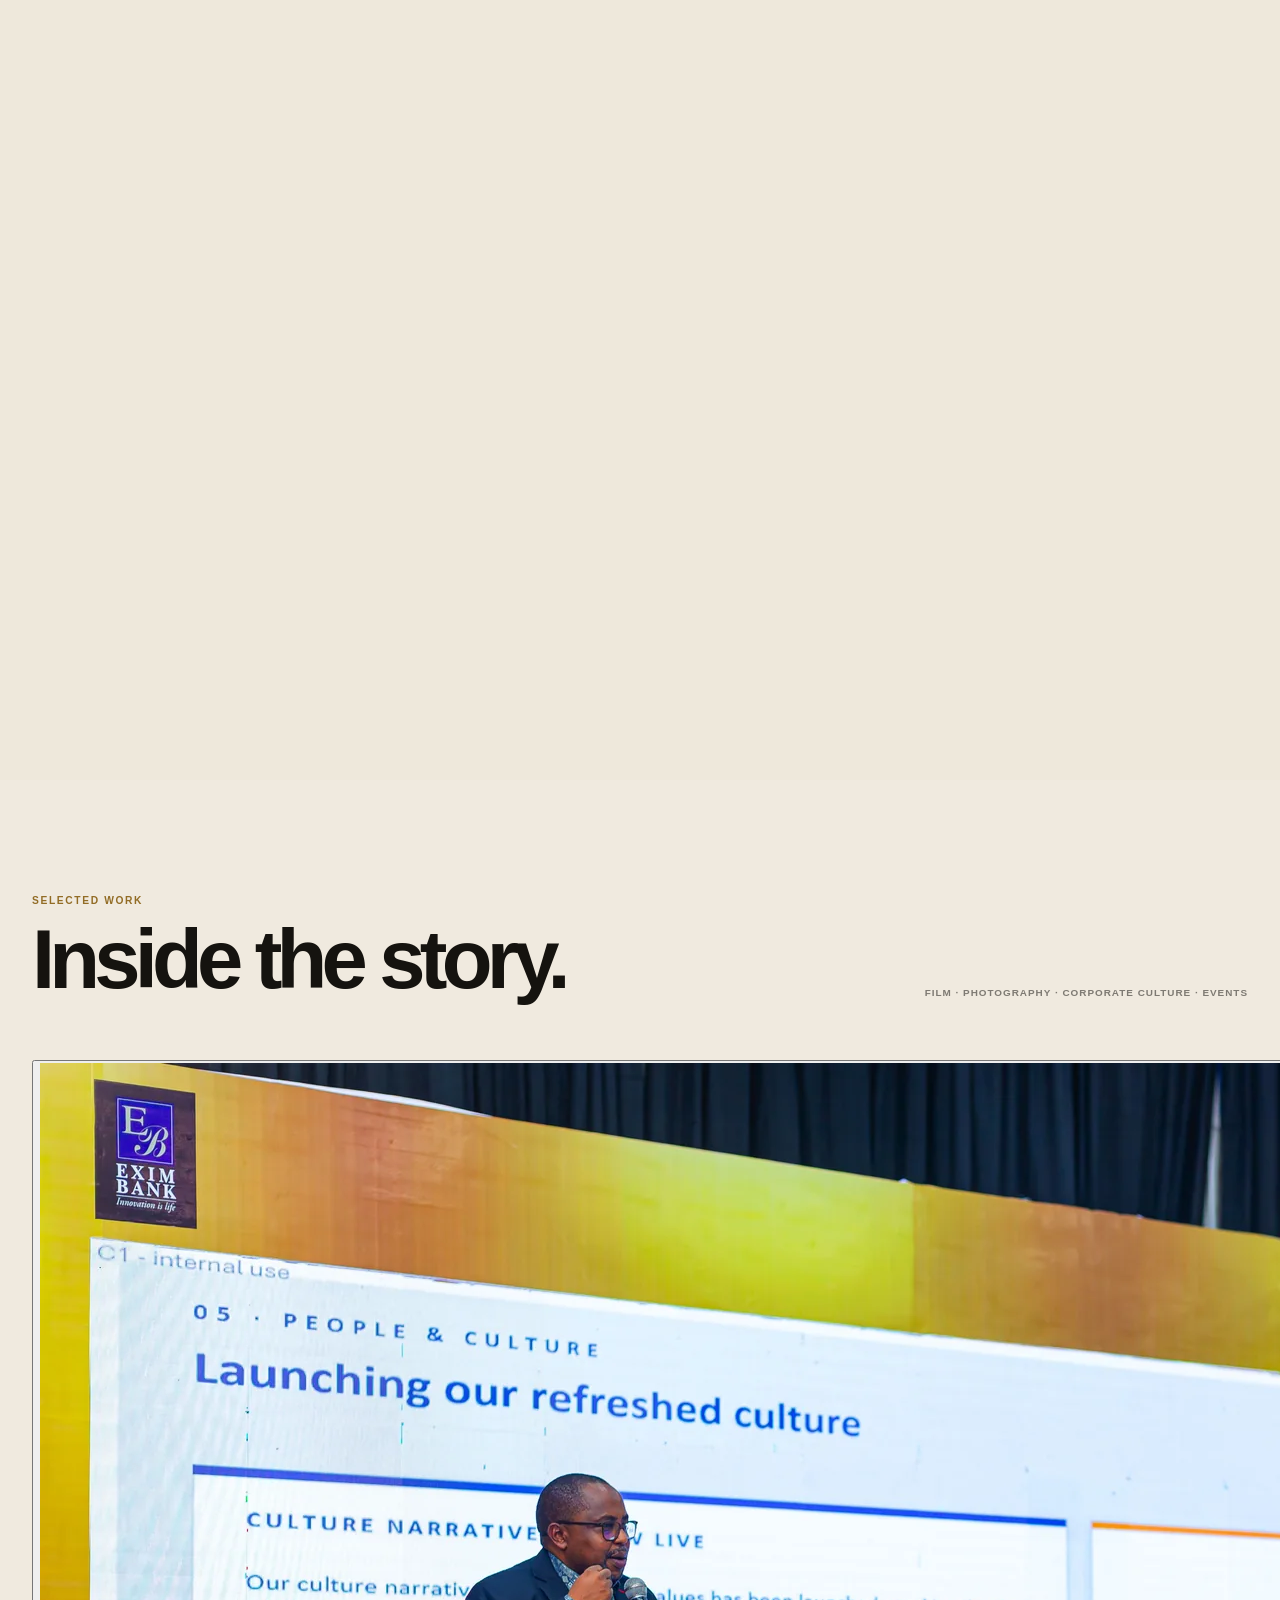
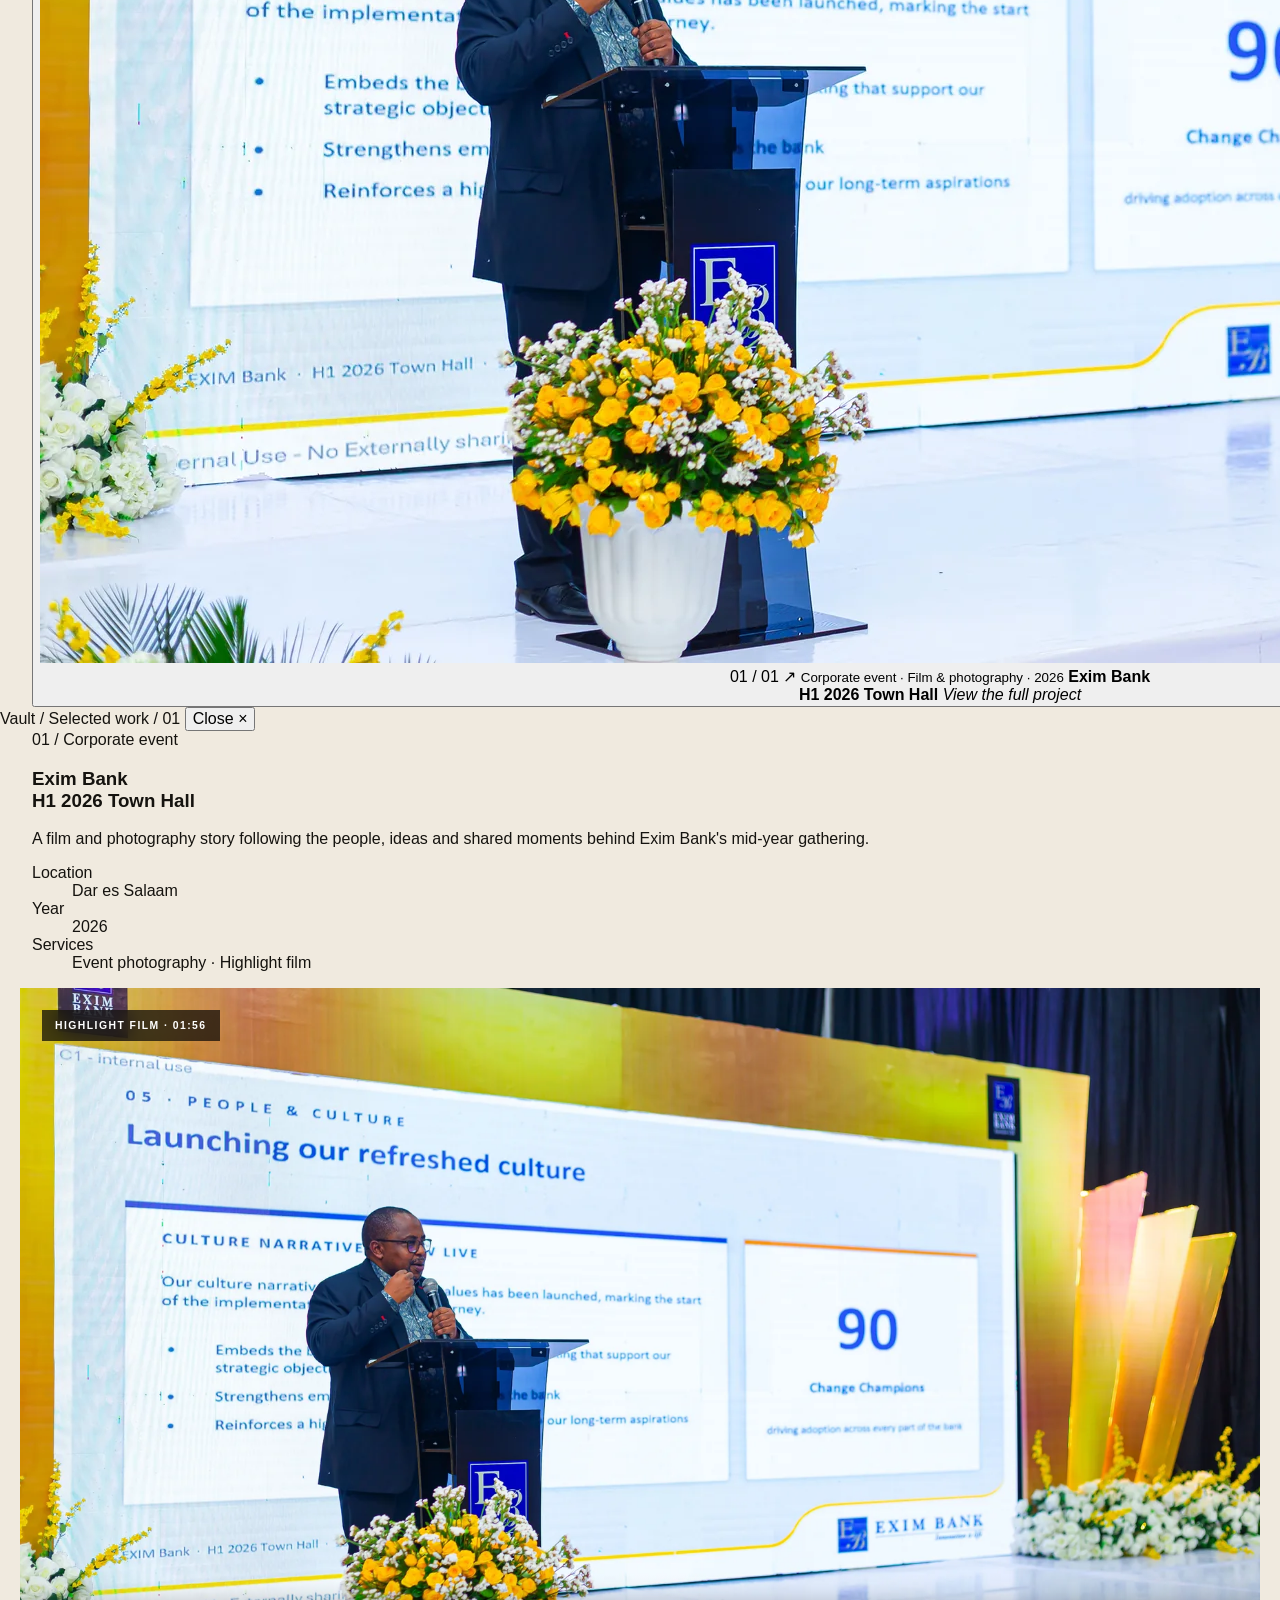
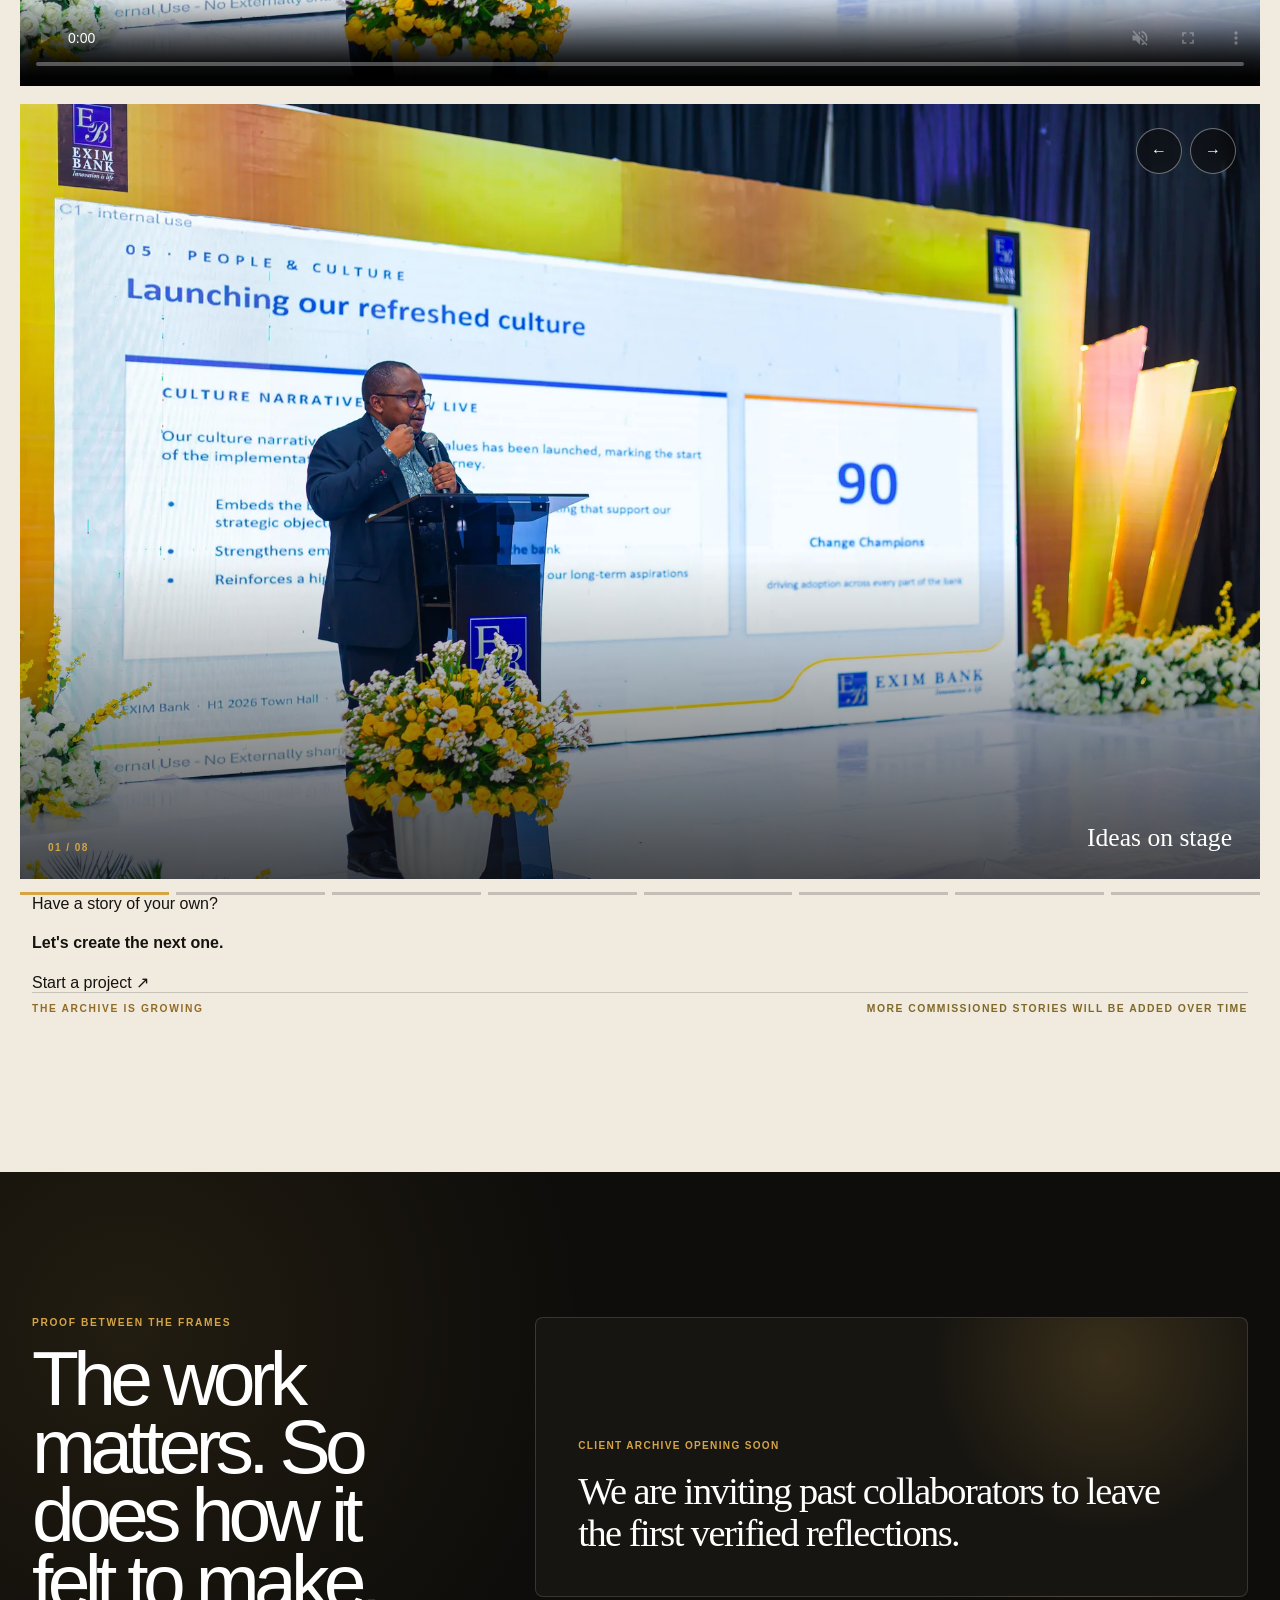
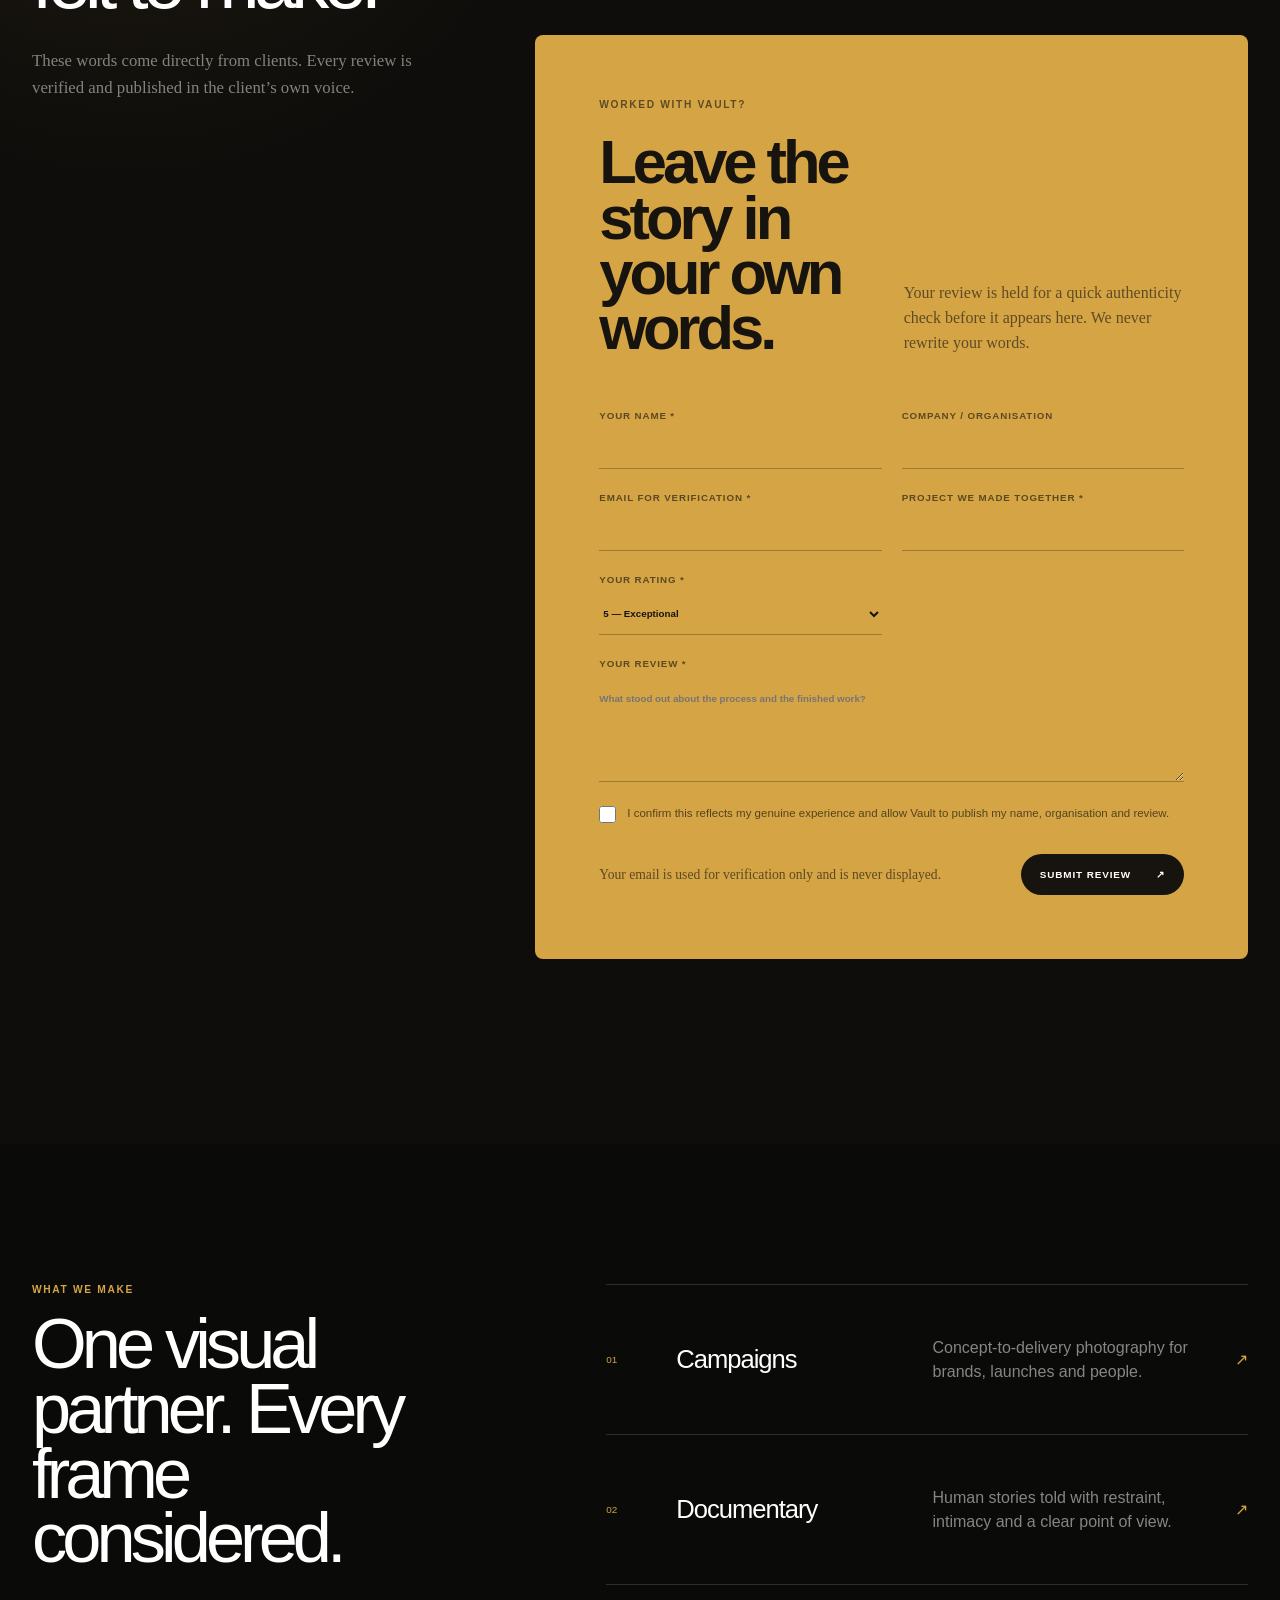
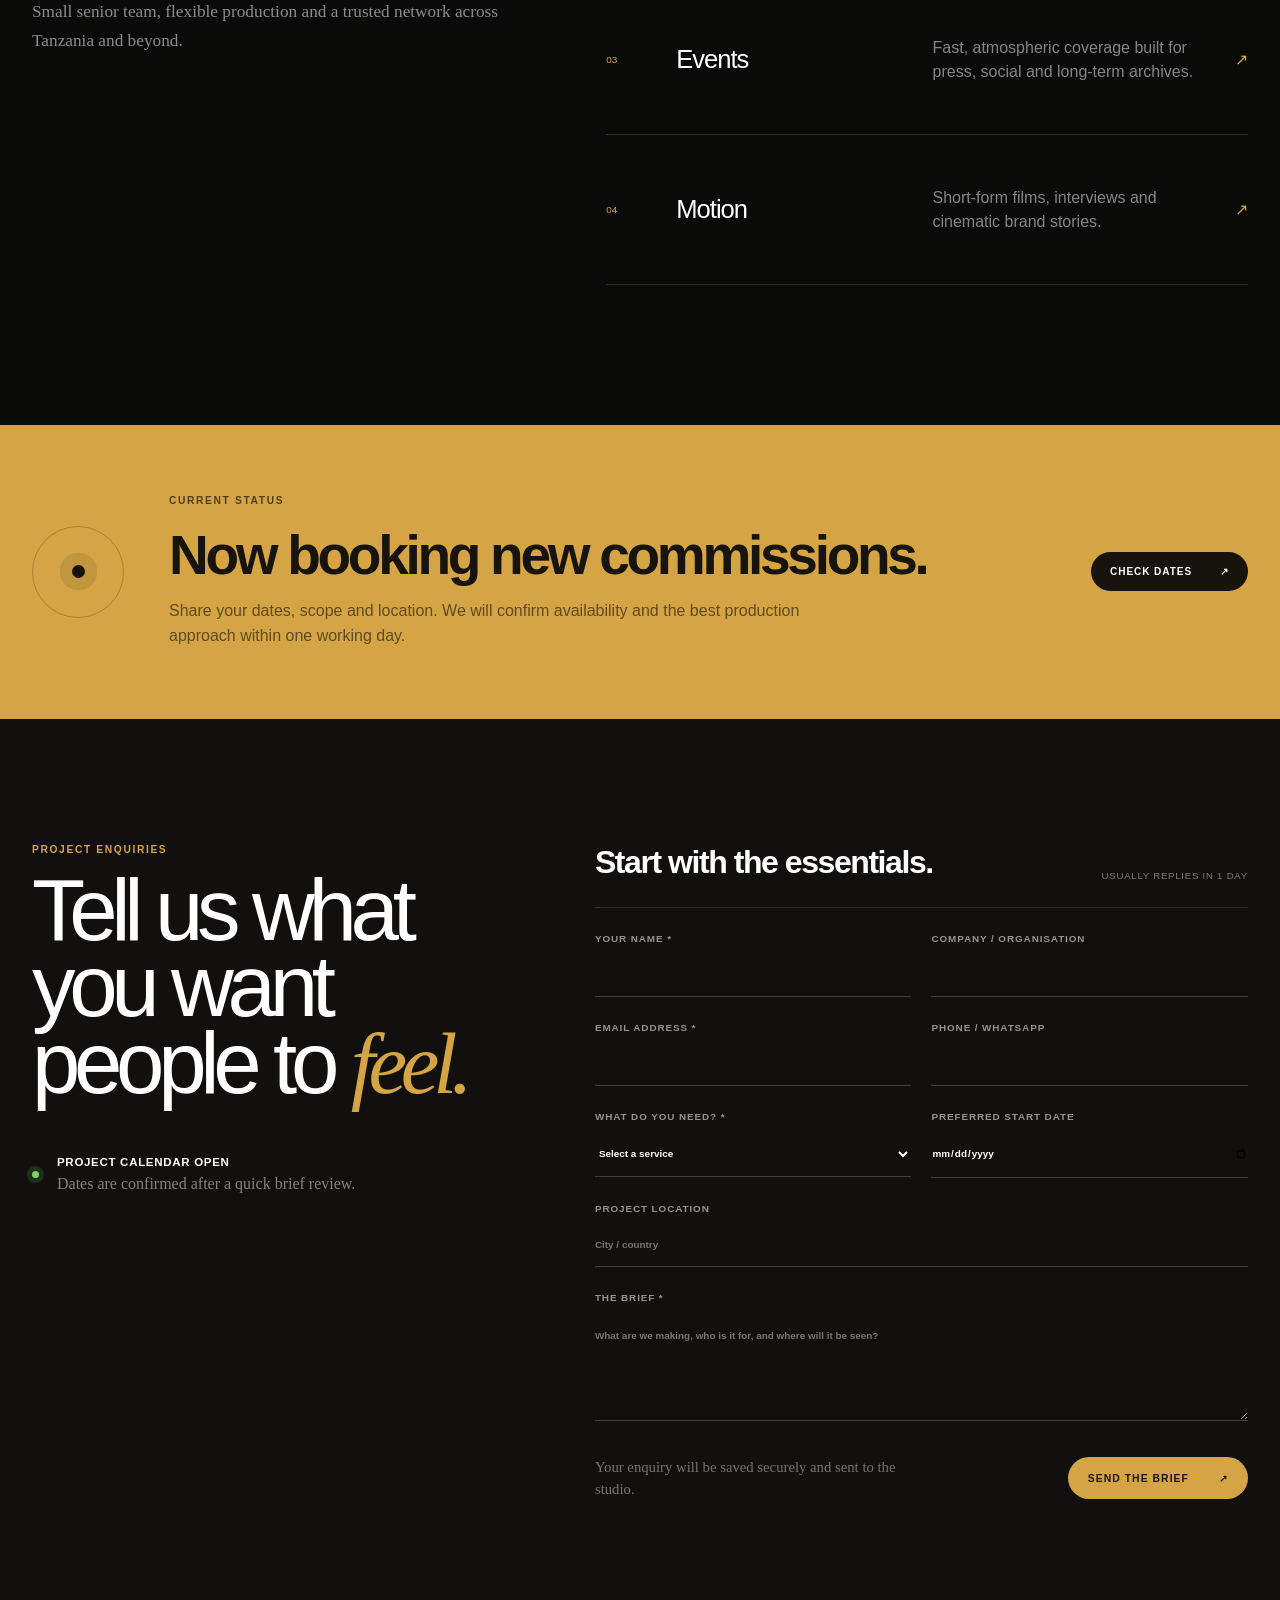
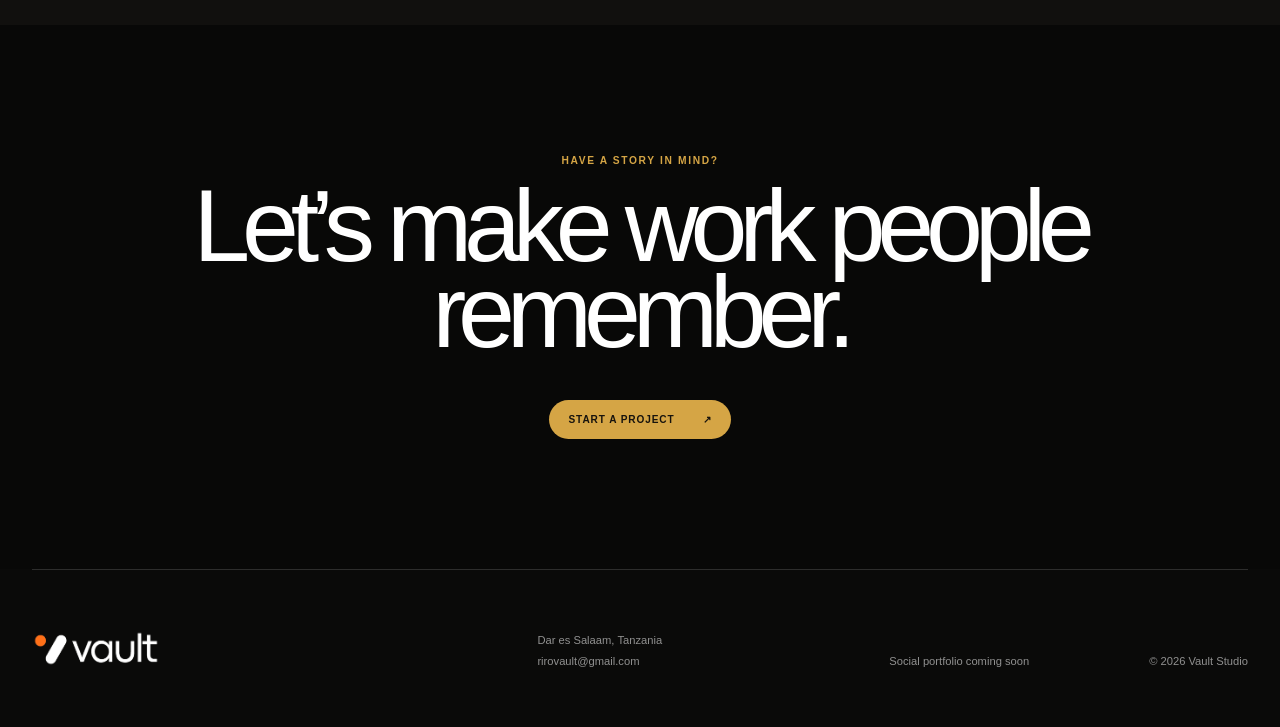
==== commit c6d3472b: "Add expandable work case study" ====
--- a/vault/index.html
+++ b/vault/index.html
@@ -11,14 +11,14 @@
     />
     <meta property="og:title" content="Vault — Photography & Film Studio" />
     <meta property="og:description" content="Stories should move you." />
-    <meta property="og:image" content="https://b13219.github.io/vault/vault-og.jpg" />
+    <meta property="og:image" content="https://b13219.github.io/vault/assets/brand/vault-og.jpg" />
     <meta property="og:image:width" content="1776" />
     <meta property="og:image:height" content="887" />
     <meta property="og:image:alt" content="Vault — We Build Memory." />
     <meta property="og:url" content="https://b13219.github.io/vault/" />
     <meta name="twitter:card" content="summary_large_image" />
-    <meta name="twitter:image" content="https://b13219.github.io/vault/vault-og.jpg" />
-    <link rel="icon" href="./vault-mark.png" />
+    <meta name="twitter:image" content="https://b13219.github.io/vault/assets/brand/vault-og.jpg" />
+    <link rel="icon" href="./assets/brand/vault-mark.png" />
     <link rel="preconnect" href="https://images.unsplash.com" />
     <link rel="stylesheet" href="./styles.css?v=20260803-slides-fix" />
     <script src="./script.js?v=20260803-slides-fix-2" defer></script>
@@ -31,7 +31,7 @@
 
           <header class="nav shell">
             <a class="brand" href="#top" aria-label="Vault home">
-              <img class="brand-logo" src="./vault-logo-dark.png" alt="Vault" />
+              <img class="brand-logo" src="./assets/brand/vault-logo-dark.png" alt="Vault" />
             </a>
             <nav aria-label="Main navigation">
               <a href="#work">Work</a>
@@ -136,51 +136,71 @@
           </div>
           <p>Film · Photography · Corporate culture · Events</p>
         </div>
-        <article class="featured-project">
-          <div class="featured-project-intro shell">
-            <div>
-              <span>01 / Corporate event</span>
-              <h3>Exim Bank<br />H1 2026 Town Hall</h3>
-            </div>
-            <div class="featured-project-copy">
-              <p>
-                A film and photography story following the people, ideas and
-                shared moments behind Exim Bank's mid-year gathering.
-              </p>
-              <span>Dar es Salaam · 2026</span>
-            </div>
-          </div>
-          <div class="featured-film">
-            <video autoplay controls loop muted playsinline preload="metadata" poster="./exim-townhall-stage.webp" aria-label="Exim Bank H1 2026 Town Hall highlight film">
-              <source src="./exim-bank-highlight.mp4" type="video/mp4" />
-            </video>
-            <span class="featured-film-label">Highlight film · 01:56</span>
-          </div>
+        <div class="project-grid shell">
+          <button class="project-card" type="button" data-open-case-study aria-haspopup="dialog">
+            <img src="./assets/work/exim-bank/exim-townhall-stage.webp" alt="Speaker presenting on the Exim Bank Town Hall stage" />
+            <span class="project-card-shade"></span>
+            <span class="project-card-number">01 / 01</span>
+            <span class="project-card-open" aria-hidden="true">↗</span>
+            <span class="project-card-meta">
+              <small>Corporate event · Film &amp; photography · 2026</small>
+              <strong>Exim Bank<br />H1 2026 Town Hall</strong>
+              <em>View the full project</em>
+            </span>
+          </button>
+        </div>
+        <div class="case-study" id="exim-case-study" aria-hidden="true">
+          <div class="case-study-backdrop" data-close-case-study></div>
+          <article class="case-study-panel" role="dialog" aria-modal="true" aria-labelledby="exim-project-title">
+            <div class="case-study-bar">
+              <span>Vault / Selected work / 01</span>
+              <button type="button" data-close-case-study aria-label="Close Exim Bank project">Close <i aria-hidden="true">×</i></button>
+            </div>
+            <div class="case-study-intro shell">
+              <div>
+                <span>01 / Corporate event</span>
+                <h3 id="exim-project-title">Exim Bank<br />H1 2026 Town Hall</h3>
+              </div>
+              <div class="case-study-copy">
+                <p>A film and photography story following the people, ideas and shared moments behind Exim Bank's mid-year gathering.</p>
+                <dl>
+                  <div><dt>Location</dt><dd>Dar es Salaam</dd></div>
+                  <div><dt>Year</dt><dd>2026</dd></div>
+                  <div><dt>Services</dt><dd>Event photography · Highlight film</dd></div>
+                </dl>
+              </div>
+            </div>
+            <div class="featured-film">
+              <video controls loop muted playsinline preload="metadata" poster="./assets/work/exim-bank/exim-townhall-stage.webp" aria-label="Exim Bank H1 2026 Town Hall highlight film">
+                <source src="./assets/work/exim-bank/exim-bank-highlight.mp4" type="video/mp4" />
+              </video>
+              <span class="featured-film-label">Highlight film · 01:56</span>
+            </div>
           <section class="project-gallery" aria-roledescription="carousel" aria-label="Exim Bank Town Hall photo gallery" tabindex="0">
             <div class="gallery-viewport" aria-live="polite">
             <figure class="is-active" aria-hidden="false" data-caption="Ideas on stage">
-              <img src="./exim-townhall-stage.webp" alt="Speaker presenting at the Exim Bank Town Hall" data-alt="Speaker presenting at the Exim Bank Town Hall" loading="lazy" />
+              <img src="./assets/work/exim-bank/exim-townhall-stage.webp" alt="Speaker presenting at the Exim Bank Town Hall" data-alt="Speaker presenting at the Exim Bank Town Hall" loading="lazy" />
             </figure>
             <figure aria-hidden="true" data-caption="Voices from the team">
-              <img src="./exim-townhall-speaker.webp" alt="" data-alt="Exim Bank team member speaking into a microphone" loading="lazy" />
+              <img src="./assets/work/exim-bank/exim-townhall-speaker.webp" alt="" data-alt="Exim Bank team member speaking into a microphone" loading="lazy" />
             </figure>
             <figure aria-hidden="true" data-caption="Inside the audience">
-              <img src="./exim-townhall-audience.webp" alt="" data-alt="Attendee standing among guests at the Exim Bank event" loading="lazy" />
+              <img src="./assets/work/exim-bank/exim-townhall-audience.webp" alt="" data-alt="Attendee standing among guests at the Exim Bank event" loading="lazy" />
             </figure>
             <figure aria-hidden="true" data-caption="A shared moment">
-              <img src="./exim-townhall-arrival.webp" alt="" data-alt="Guest walking through the Town Hall audience" loading="lazy" />
+              <img src="./assets/work/exim-bank/exim-townhall-arrival.webp" alt="" data-alt="Guest walking through the Town Hall audience" loading="lazy" />
             </figure>
             <figure aria-hidden="true" data-caption="Recognition">
-              <img src="./exim-townhall-awards.webp" alt="" data-alt="Exim Bank award recipients posing together on stage" loading="lazy" />
+              <img src="./assets/work/exim-bank/exim-townhall-awards.webp" alt="" data-alt="Exim Bank award recipients posing together on stage" loading="lazy" />
             </figure>
             <figure aria-hidden="true" data-caption="Progress in focus">
-              <img src="./exim-townhall-presentation.webp" alt="" data-alt="Business presentation during the Exim Bank Town Hall" loading="lazy" />
+              <img src="./assets/work/exim-bank/exim-townhall-presentation.webp" alt="" data-alt="Business presentation during the Exim Bank Town Hall" loading="lazy" />
             </figure>
             <figure aria-hidden="true" data-caption="The wider picture">
-              <img src="./exim-townhall-presentation-wide.webp" alt="" data-alt="Wide view of an Exim Bank Town Hall presentation" loading="lazy" />
+              <img src="./assets/work/exim-bank/exim-townhall-presentation-wide.webp" alt="" data-alt="Wide view of an Exim Bank Town Hall presentation" loading="lazy" />
             </figure>
             <figure aria-hidden="true" data-caption="Celebration">
-              <img src="./exim-townhall-celebration.webp" alt="" data-alt="Guests celebrating during the Exim Bank Town Hall" loading="lazy" />
+              <img src="./assets/work/exim-bank/exim-townhall-celebration.webp" alt="" data-alt="Guests celebrating during the Exim Bank Town Hall" loading="lazy" />
             </figure>
             <div class="gallery-shade"></div>
             <div class="gallery-caption"><span>01 / 08</span><p>Ideas on stage</p></div>
@@ -191,7 +211,12 @@
             </div>
             <div class="gallery-dots" aria-label="Choose a photo"></div>
           </section>
-        </article>
+            <div class="case-study-cta shell">
+              <div><span>Have a story of your own?</span><h4>Let's create the next one.</h4></div>
+              <a href="#book">Start a project <span aria-hidden="true">↗</span></a>
+            </div>
+          </article>
+        </div>
         <div class="archive-label shell">
           <p class="eyebrow dark">The archive is growing</p>
           <span>More commissioned stories will be added over time</span>
@@ -367,7 +392,7 @@
 
       <footer class="footer shell">
         <a class="brand" href="#top">
-          <img class="brand-logo" src="./vault-logo-light.png" alt="Vault" />
+          <img class="brand-logo" src="./assets/brand/vault-logo-light.png" alt="Vault" />
         </a>
         <div>
           <p>Dar es Salaam, Tanzania</p>
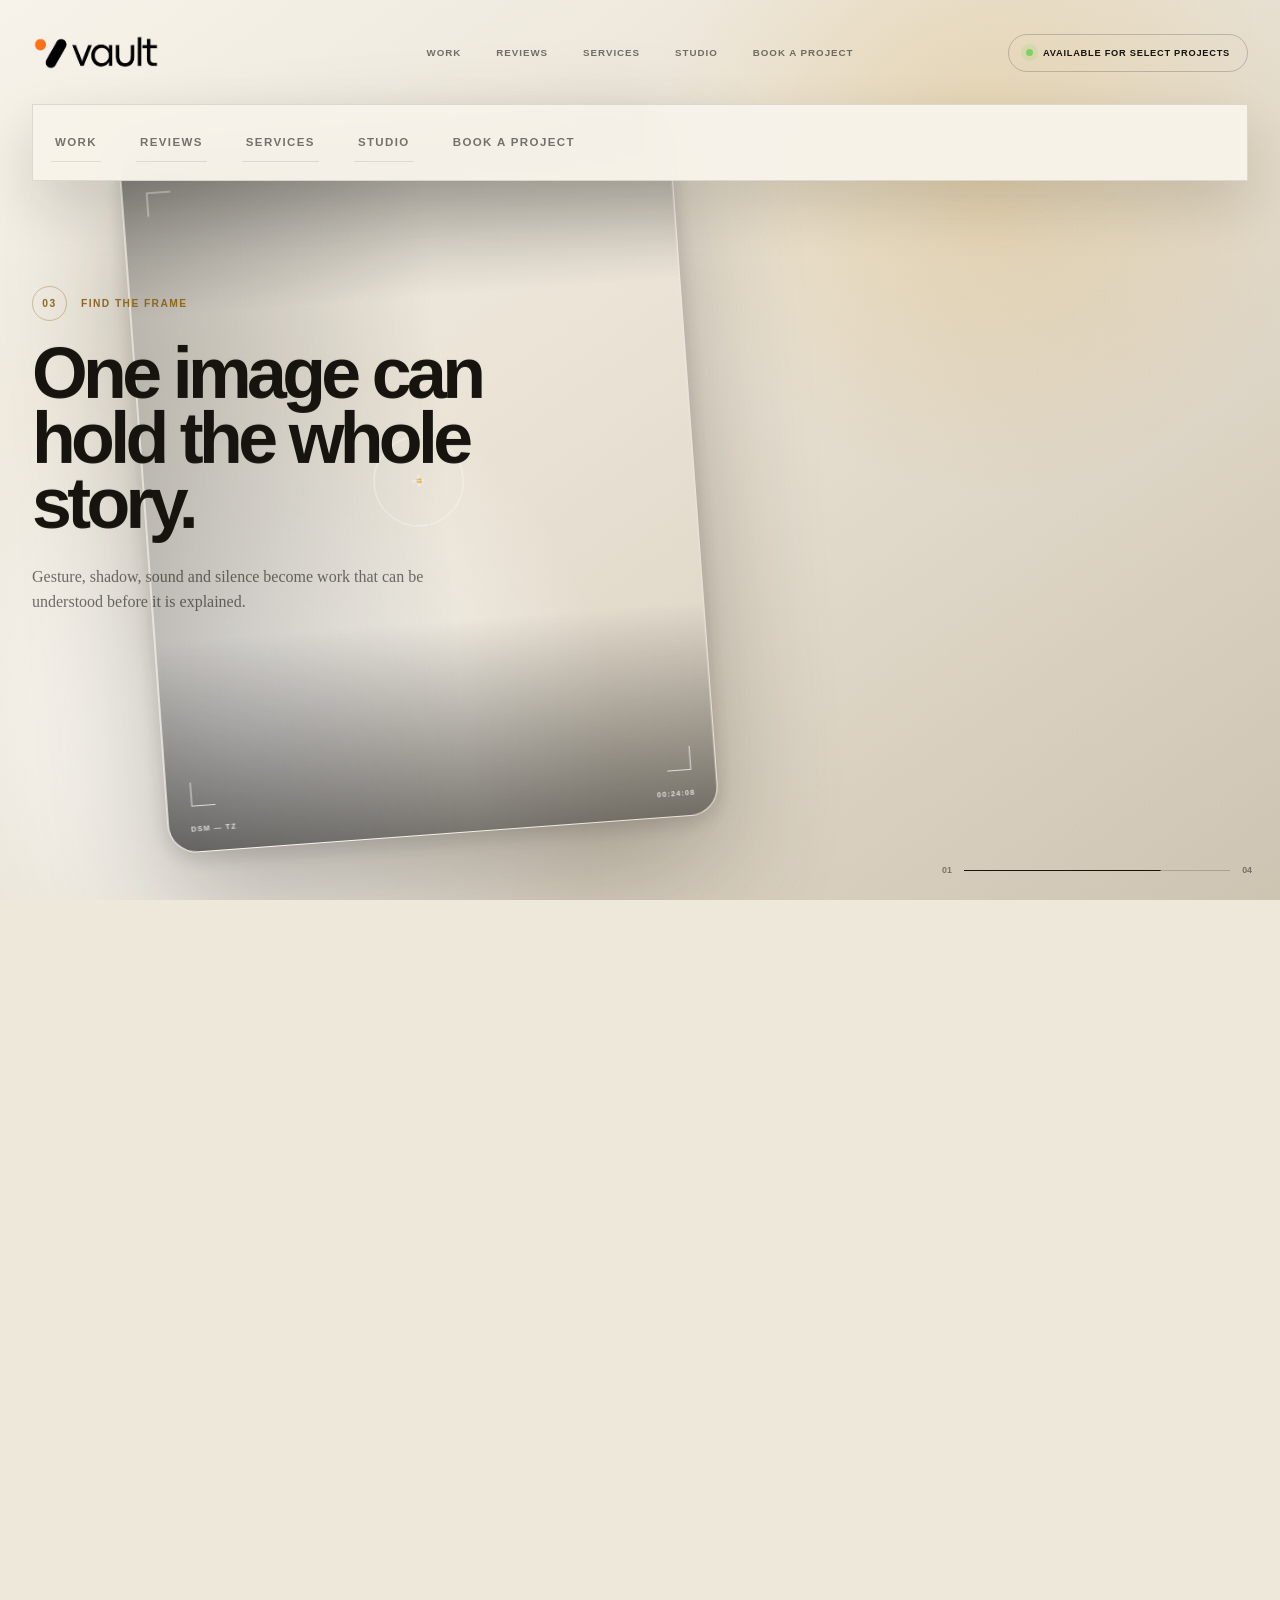
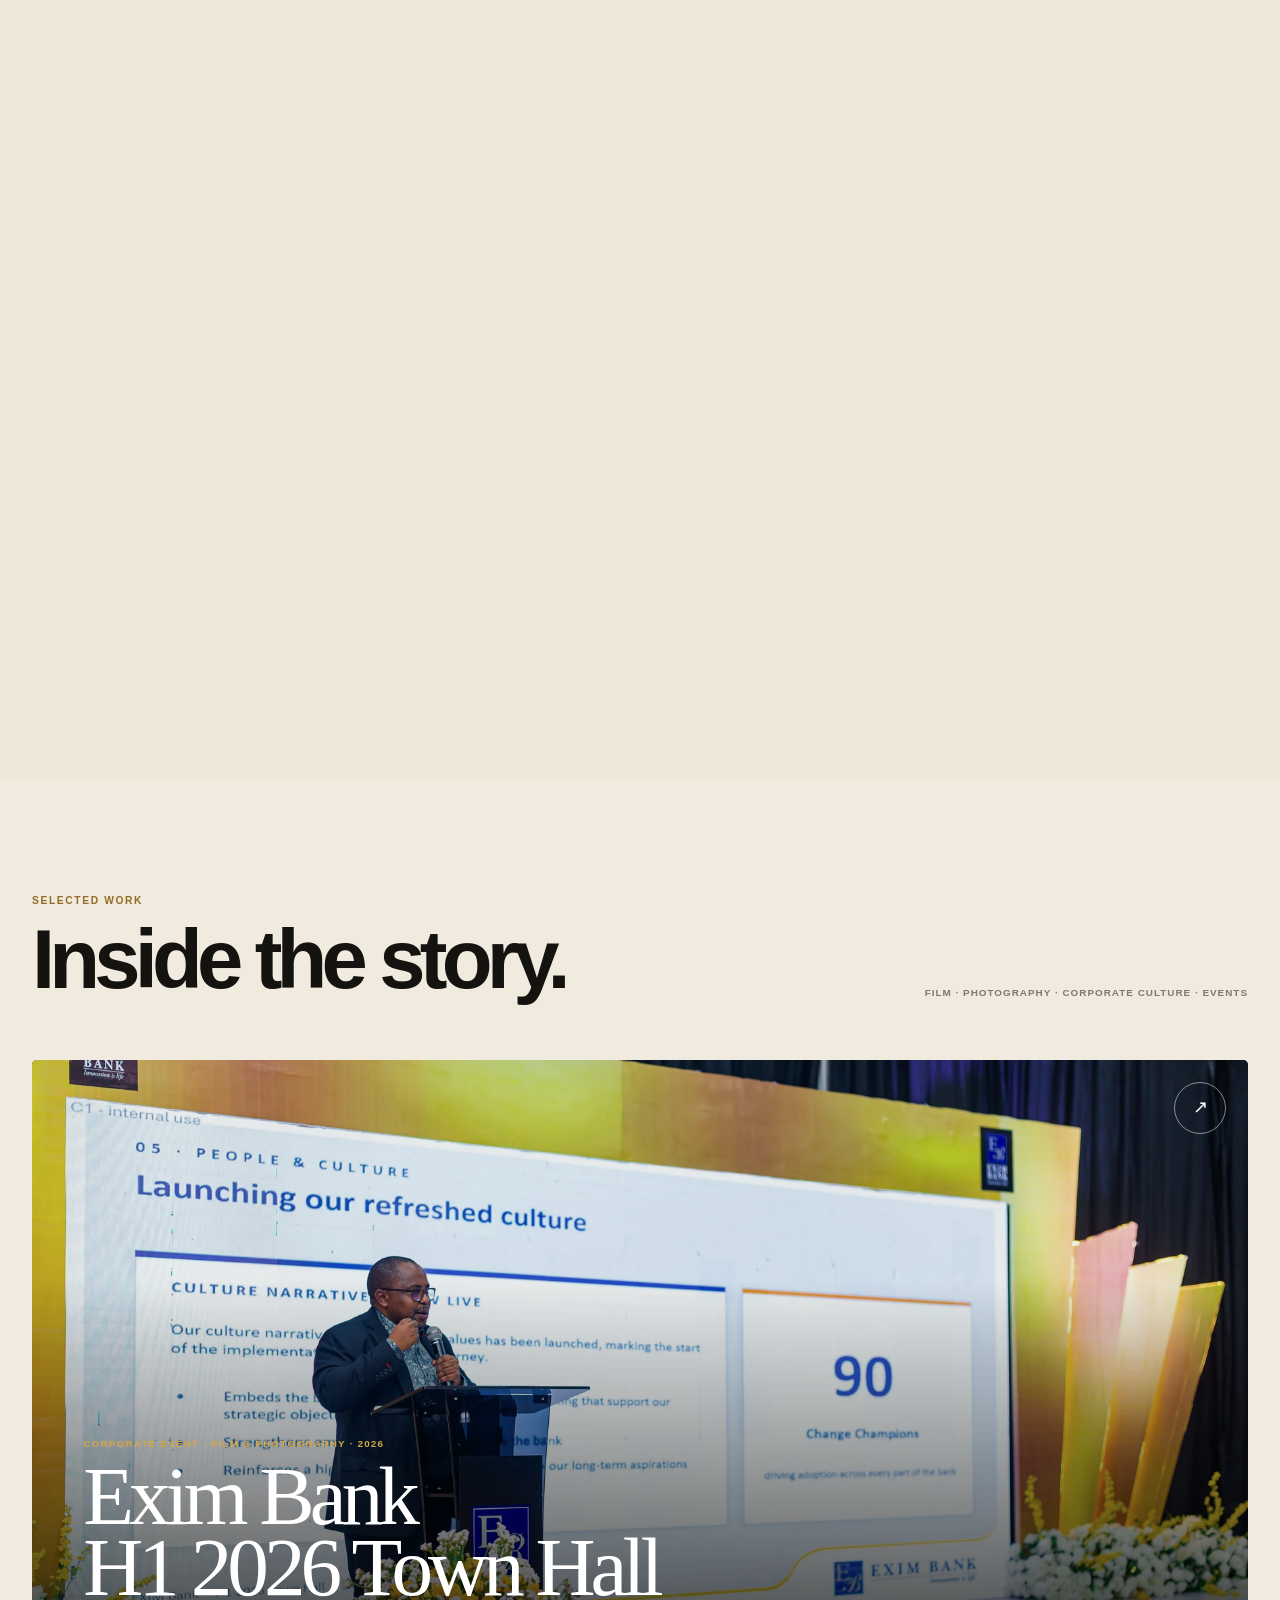
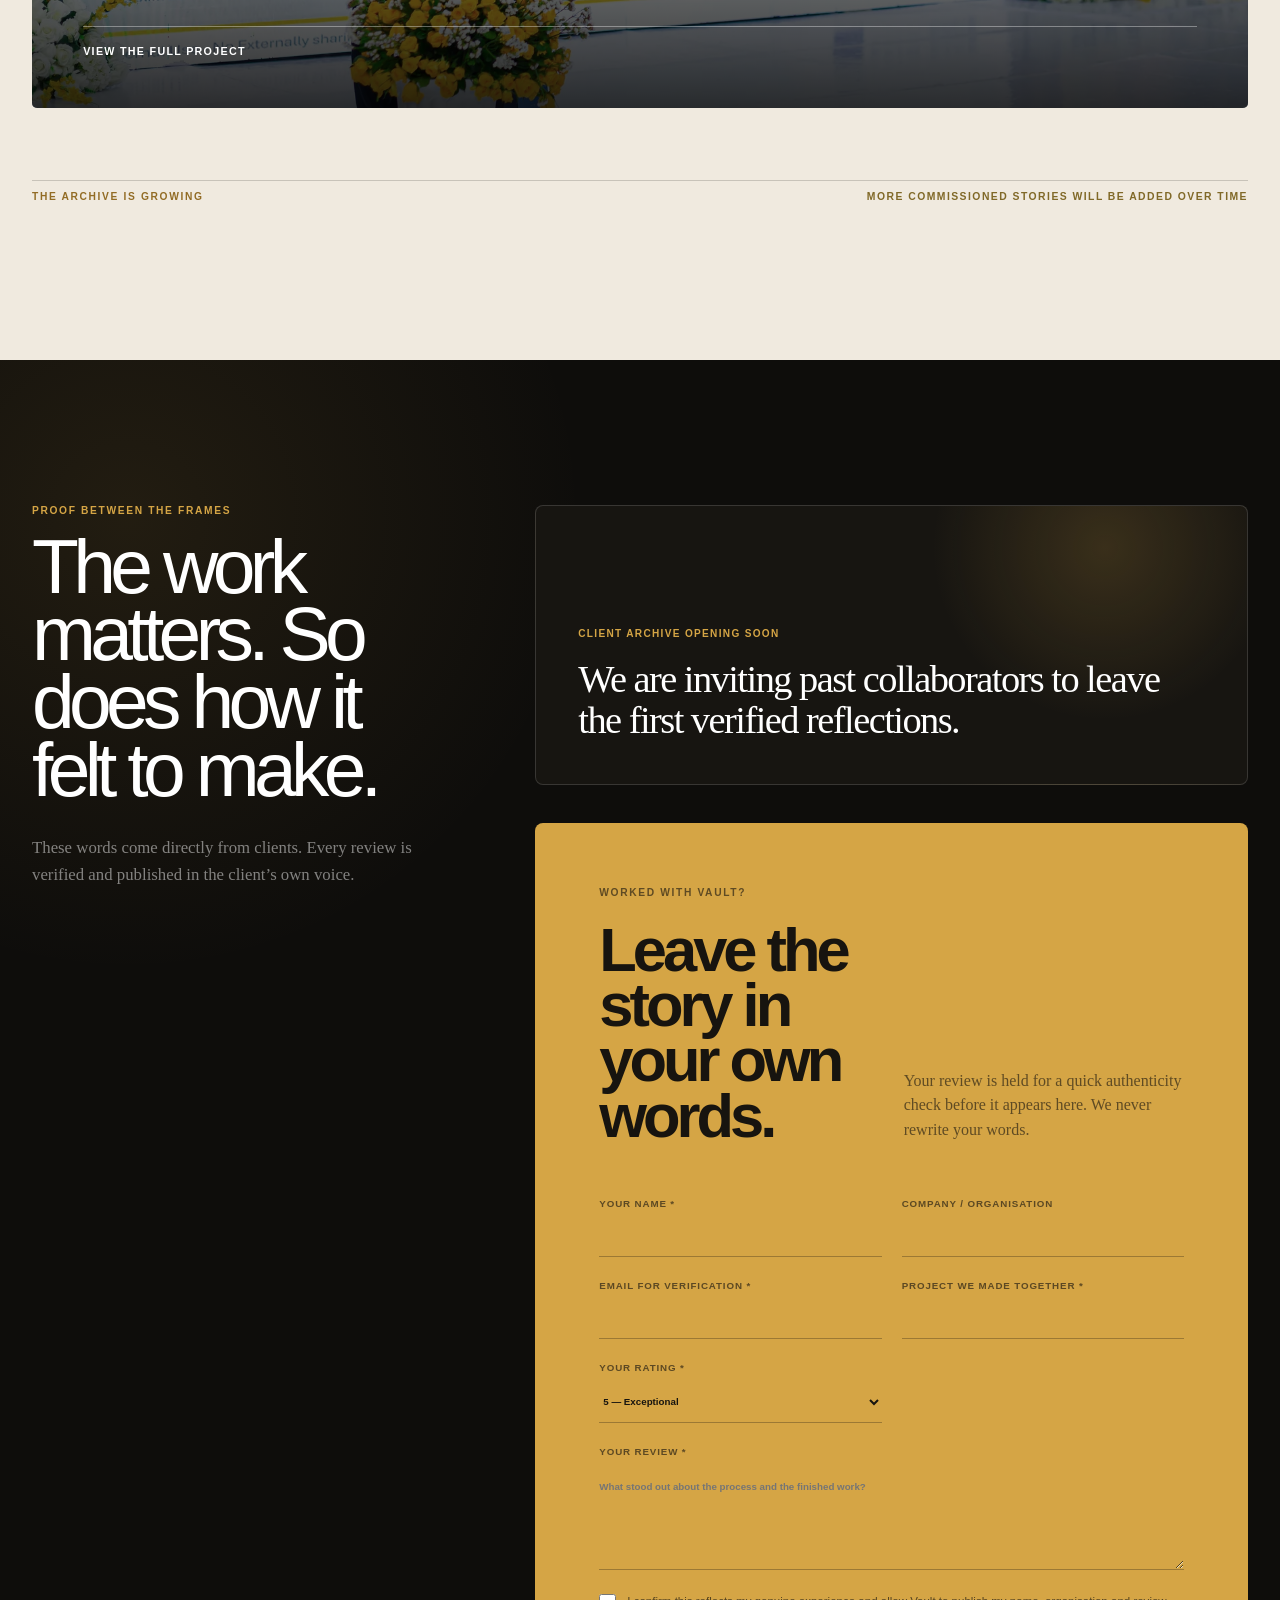
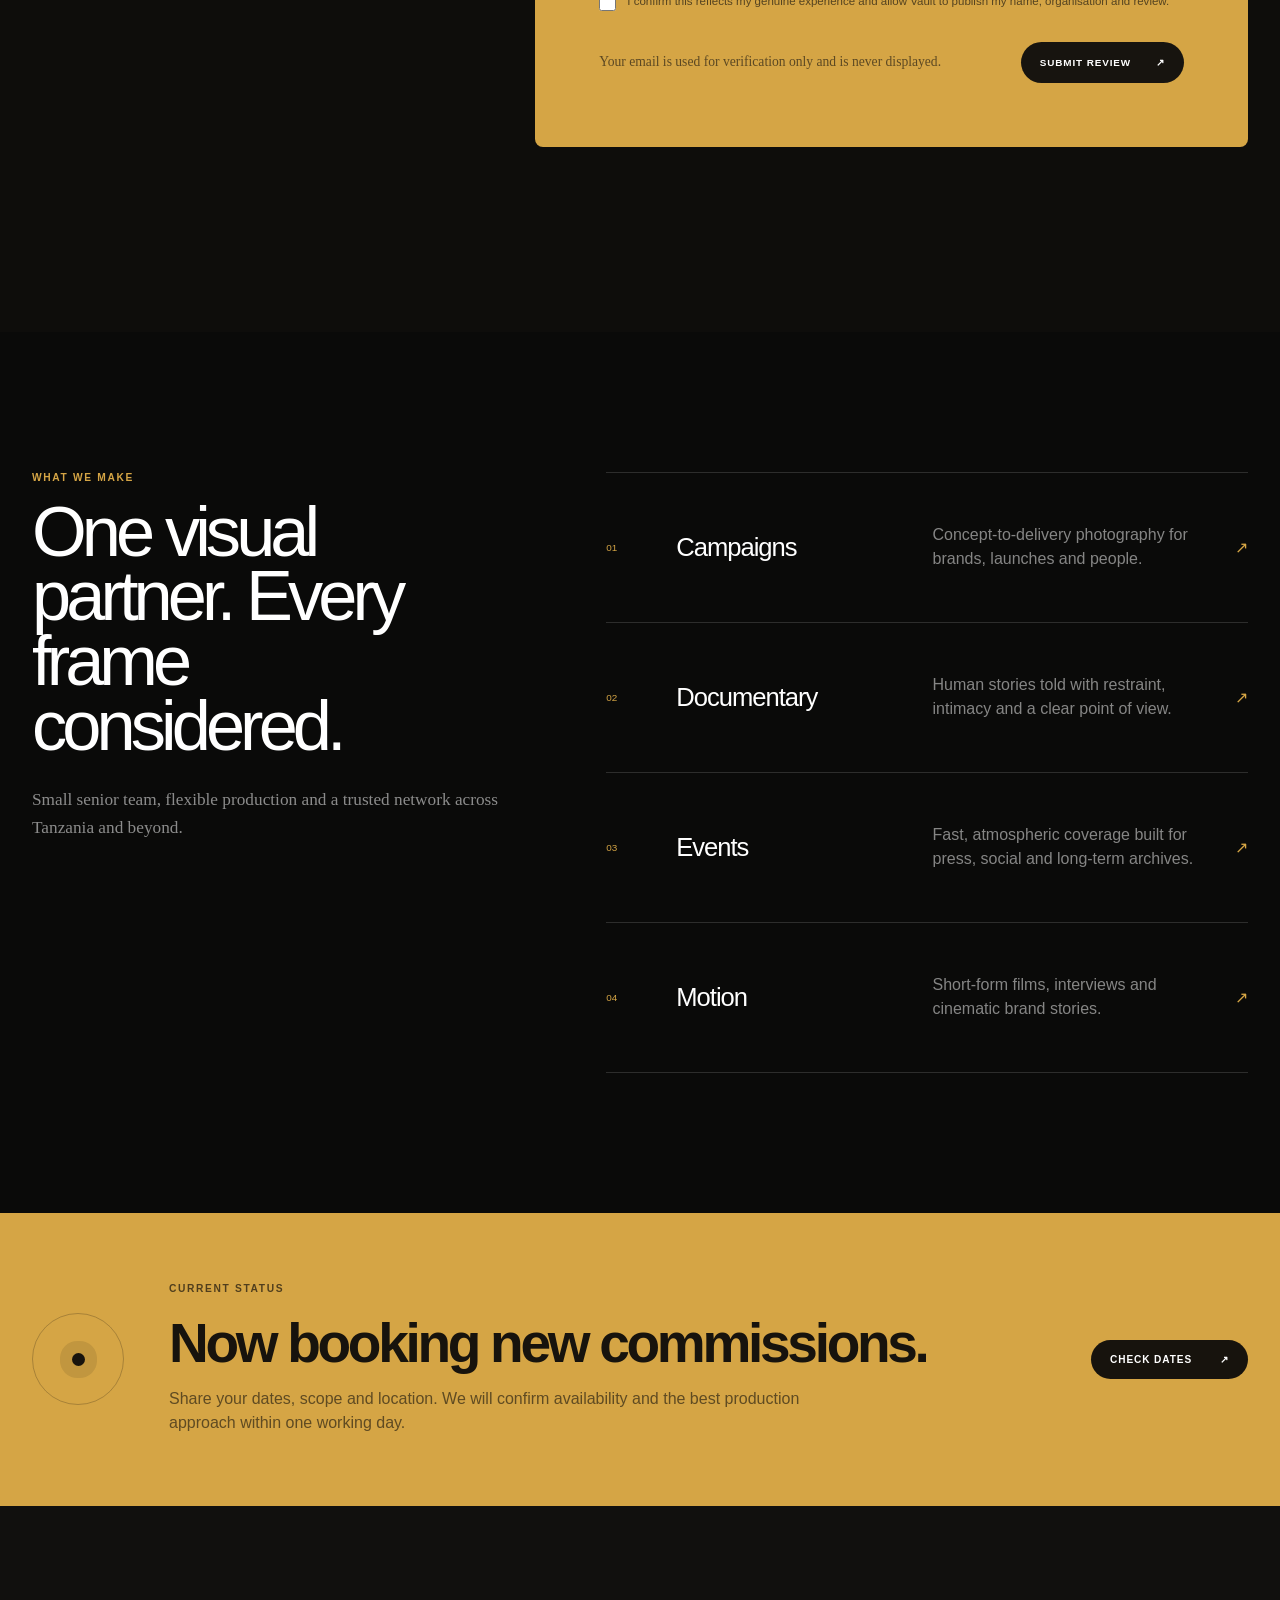
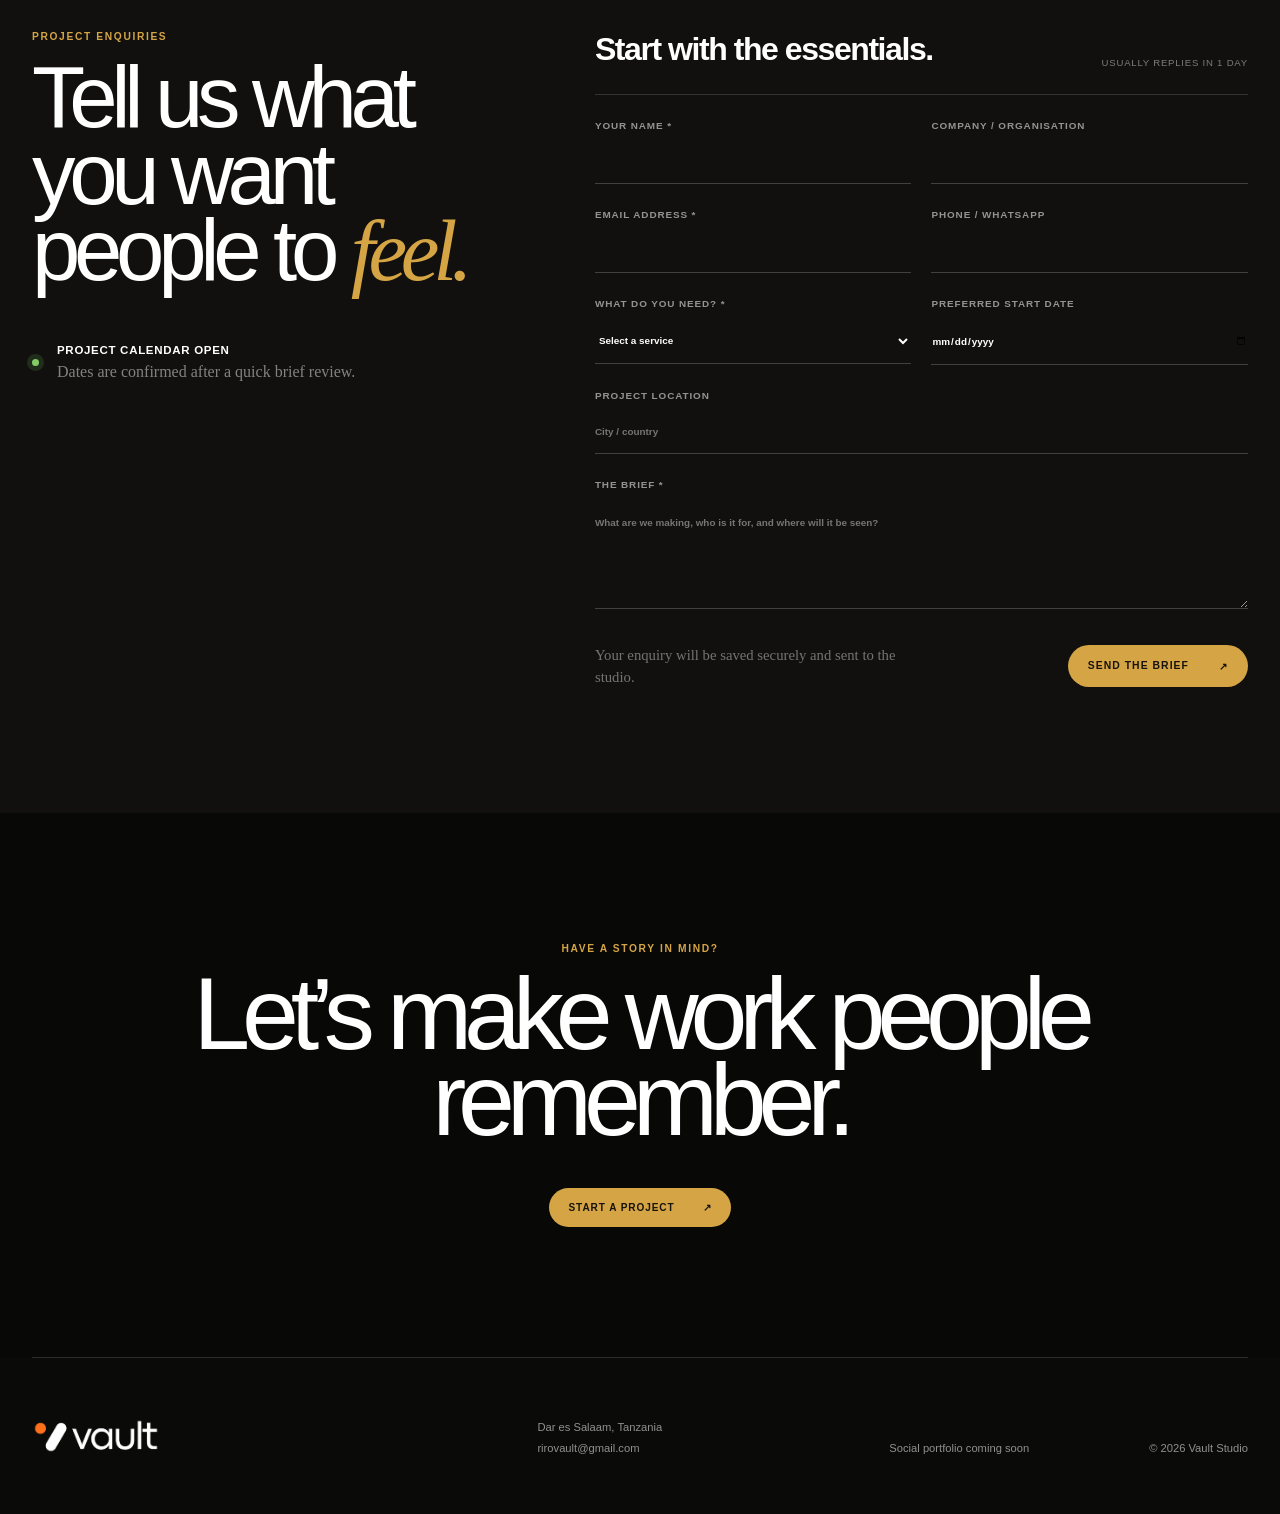
==== commit bab5ac82: "Refresh Vault work experience" ====
--- a/vault/index.html
+++ b/vault/index.html
@@ -20,8 +20,8 @@
     <meta name="twitter:image" content="https://b13219.github.io/vault/assets/brand/vault-og.jpg" />
     <link rel="icon" href="./assets/brand/vault-mark.png" />
     <link rel="preconnect" href="https://images.unsplash.com" />
-    <link rel="stylesheet" href="./styles.css?v=20260803-slides-fix" />
-    <script src="./script.js?v=20260803-slides-fix-2" defer></script>
+    <link rel="stylesheet" href="./styles.css?v=20260803-work-card" />
+    <script src="./script.js?v=20260803-work-card" defer></script>
   </head>
   <body>
     <main>
--- a/vault/styles.css
+++ b/vault/styles.css
@@ -14,6 +14,7 @@
   font-family: Inter, "Segoe UI", Arial, sans-serif;
   -webkit-font-smoothing: antialiased;
 }
+body.case-study-open { overflow: hidden; }
 a { color: inherit; text-decoration: none; }
 button, input, select, textarea { font: inherit; }
 .shell { width: min(1380px, calc(100% - 64px)); margin-inline: auto; }
@@ -183,6 +184,41 @@
 .section-head { display: flex; align-items: end; justify-content: space-between; gap: 40px; margin-bottom: 62px; }
 .section-head h2 { margin: 0; font-size: clamp(3.5rem, 6.5vw, 7.3rem); font-weight: 560; letter-spacing: -.07em; line-height: .9; }
 .section-head > p { max-width: 330px; margin: 0; color: rgba(21,19,15,.52); font-size: .62rem; font-weight: 750; letter-spacing: .1em; text-align: right; text-transform: uppercase; }
+.project-grid { margin-bottom: 72px; }
+.project-card { position: relative; display: block; width: 100%; min-height: min(72vh,780px); padding: 0; overflow: hidden; color: white; text-align: left; background: #171511; border: 0; border-radius: 5px; cursor: pointer; }
+.project-card > img, .project-card-shade { position: absolute; inset: 0; width: 100%; height: 100%; }
+.project-card > img { object-fit: cover; filter: saturate(.78) contrast(1.03); transition: transform 1s cubic-bezier(.2,.75,.2,1), filter .55s ease; }
+.project-card-shade { background: linear-gradient(180deg,rgba(0,0,0,.08),rgba(0,0,0,.08) 34%,rgba(0,0,0,.82)); }
+.project-card:hover > img, .project-card:focus-visible > img { transform: scale(1.035); filter: saturate(1) contrast(1); }
+.project-card-number { position: absolute; top: 28px; left: 30px; color: var(--gold); font-size: .63rem; font-weight: 800; letter-spacing: .14em; }
+.project-card-open { position: absolute; top: 22px; right: 22px; display: grid; width: 52px; height: 52px; place-items: center; border: 1px solid rgba(255,255,255,.5); border-radius: 50%; font-size: 1.1rem; transition: color .25s ease,background .25s ease,transform .4s ease; }
+.project-card:hover .project-card-open, .project-card:focus-visible .project-card-open { color: #17130d; background: var(--gold); border-color: var(--gold); transform: rotate(45deg); }
+.project-card-meta { position: absolute; right: clamp(24px,4vw,58px); bottom: clamp(26px,4vw,56px); left: clamp(24px,4vw,58px); display: grid; }
+.project-card-meta small { color: var(--gold); font-size: .62rem; font-weight: 800; font-style: normal; letter-spacing: .12em; text-transform: uppercase; }
+.project-card-meta strong { max-width: 900px; margin: 12px 0 22px; font-family: Georgia,serif; font-size: clamp(3.2rem,6.5vw,7.4rem); font-weight: 400; letter-spacing: -.06em; line-height: .86; }
+.project-card-meta em { padding-top: 18px; border-top: 1px solid rgba(255,255,255,.36); font-size: .67rem; font-weight: 750; font-style: normal; letter-spacing: .12em; text-transform: uppercase; }
+
+.case-study { position: fixed; inset: 0; z-index: 100; visibility: hidden; pointer-events: none; opacity: 0; transition: visibility 0s linear .55s,opacity .45s ease; }
+.case-study.is-open { visibility: visible; pointer-events: auto; opacity: 1; transition-delay: 0s; }
+.case-study-backdrop { position: absolute; inset: 0; background: rgba(5,4,3,.82); backdrop-filter: blur(10px); }
+.case-study-panel { position: absolute; inset: 12px; overflow-y: auto; overscroll-behavior: contain; color: #f5efe5; background: #11100e; border: 1px solid rgba(255,255,255,.16); border-radius: 7px; transform: translateY(35px) scale(.985); transition: transform .65s cubic-bezier(.2,.75,.2,1); }
+.case-study.is-open .case-study-panel { transform: translateY(0) scale(1); }
+.case-study-bar { position: sticky; top: 0; z-index: 10; display: flex; align-items: center; justify-content: space-between; min-height: 72px; padding: 0 30px; background: rgba(17,16,14,.87); border-bottom: 1px solid rgba(255,255,255,.13); backdrop-filter: blur(16px); }
+.case-study-bar > span, .case-study-bar button { font-size: .62rem; font-weight: 750; letter-spacing: .12em; text-transform: uppercase; }
+.case-study-bar button { display: flex; align-items: center; gap: 12px; color: white; background: transparent; border: 0; cursor: pointer; }
+.case-study-bar i { display: grid; width: 34px; height: 34px; place-items: center; border: 1px solid rgba(255,255,255,.4); border-radius: 50%; font-size: 1.1rem; font-style: normal; }
+.case-study-intro { display: grid; grid-template-columns: 1.15fr .85fr; gap: clamp(40px,8vw,130px); align-items: end; padding-top: 105px; padding-bottom: 65px; }
+.case-study-intro > div:first-child > span, .case-study-copy dt, .case-study-cta span { color: var(--gold); font-size: .62rem; font-weight: 800; letter-spacing: .13em; text-transform: uppercase; }
+.case-study-intro h3 { margin: 14px 0 0; font-family: Georgia,serif; font-size: clamp(3.6rem,7vw,8rem); font-weight: 400; letter-spacing: -.065em; line-height: .86; }
+.case-study-copy > p { margin: 0 0 42px; color: rgba(255,255,255,.62); font-family: Georgia,serif; font-size: clamp(1.05rem,1.4vw,1.35rem); line-height: 1.55; }
+.case-study-copy dl { margin: 0; border-top: 1px solid rgba(255,255,255,.2); }
+.case-study-copy dl div { display: grid; grid-template-columns: 120px 1fr; gap: 20px; padding: 14px 0; border-bottom: 1px solid rgba(255,255,255,.12); }
+.case-study-copy dt, .case-study-copy dd { margin: 0; }
+.case-study-copy dd { color: rgba(255,255,255,.65); font-size: .75rem; text-align: right; }
+.case-study-panel .featured-film, .case-study-panel .project-gallery { width: min(1500px,calc(100% - 80px)); }
+.case-study-cta { display: flex; align-items: end; justify-content: space-between; gap: 40px; padding-top: 120px; padding-bottom: 110px; }
+.case-study-cta h4 { margin: 10px 0 0; font-family: Georgia,serif; font-size: clamp(2.8rem,5.5vw,6rem); font-weight: 400; letter-spacing: -.06em; }
+.case-study-cta > a { display: inline-flex; gap: 34px; min-width: 230px; padding: 17px 20px; color: #17130d; background: var(--gold); font-size: .68rem; font-weight: 800; letter-spacing: .08em; text-transform: uppercase; }
 .featured-project { margin-bottom: 112px; }
 .featured-project-intro { display: grid; grid-template-columns: 1.15fr .85fr; gap: clamp(40px,9vw,150px); align-items: end; margin-bottom: 42px; }
 .featured-project-intro > div:first-child > span, .featured-project-copy > span, .featured-film-label, .archive-label > span { color: #806928; font-size: .65rem; font-weight: 750; letter-spacing: .14em; text-transform: uppercase; }
@@ -227,6 +263,7 @@
 @media (max-width: 900px) {
   .featured-project-intro { grid-template-columns: 1fr; gap: 30px; }
   .featured-project-copy { max-width: 620px; }
+  .case-study-intro { grid-template-columns: 1fr; align-items: start; }
 }
 
 @media (max-width: 620px) {
@@ -240,6 +277,18 @@
   .gallery-arrows button { width: 40px; height: 40px; }
   .archive-label { align-items: flex-start; gap: 18px; }
   .archive-label > span { max-width: 150px; text-align: right; }
+  .project-grid { width: calc(100% - 20px); }
+  .project-card { min-height: 65vh; }
+  .project-card-number { top: 18px; left: 18px; }
+  .project-card-open { top: 14px; right: 14px; width: 44px; height: 44px; }
+  .project-card-meta strong { font-size: clamp(2.7rem,13vw,4.5rem); }
+  .case-study-panel { inset: 0; border: 0; border-radius: 0; }
+  .case-study-bar { min-height: 62px; padding: 0 16px; }
+  .case-study-bar > span { display: none; }
+  .case-study-intro { padding-top: 70px; padding-bottom: 38px; }
+  .case-study-intro h3 { font-size: clamp(3rem,15vw,5.2rem); }
+  .case-study-panel .featured-film, .case-study-panel .project-gallery { width: calc(100% - 20px); }
+  .case-study-cta { align-items: start; flex-direction: column; padding-top: 80px; padding-bottom: 70px; }
 }
 
 .review-stories {
